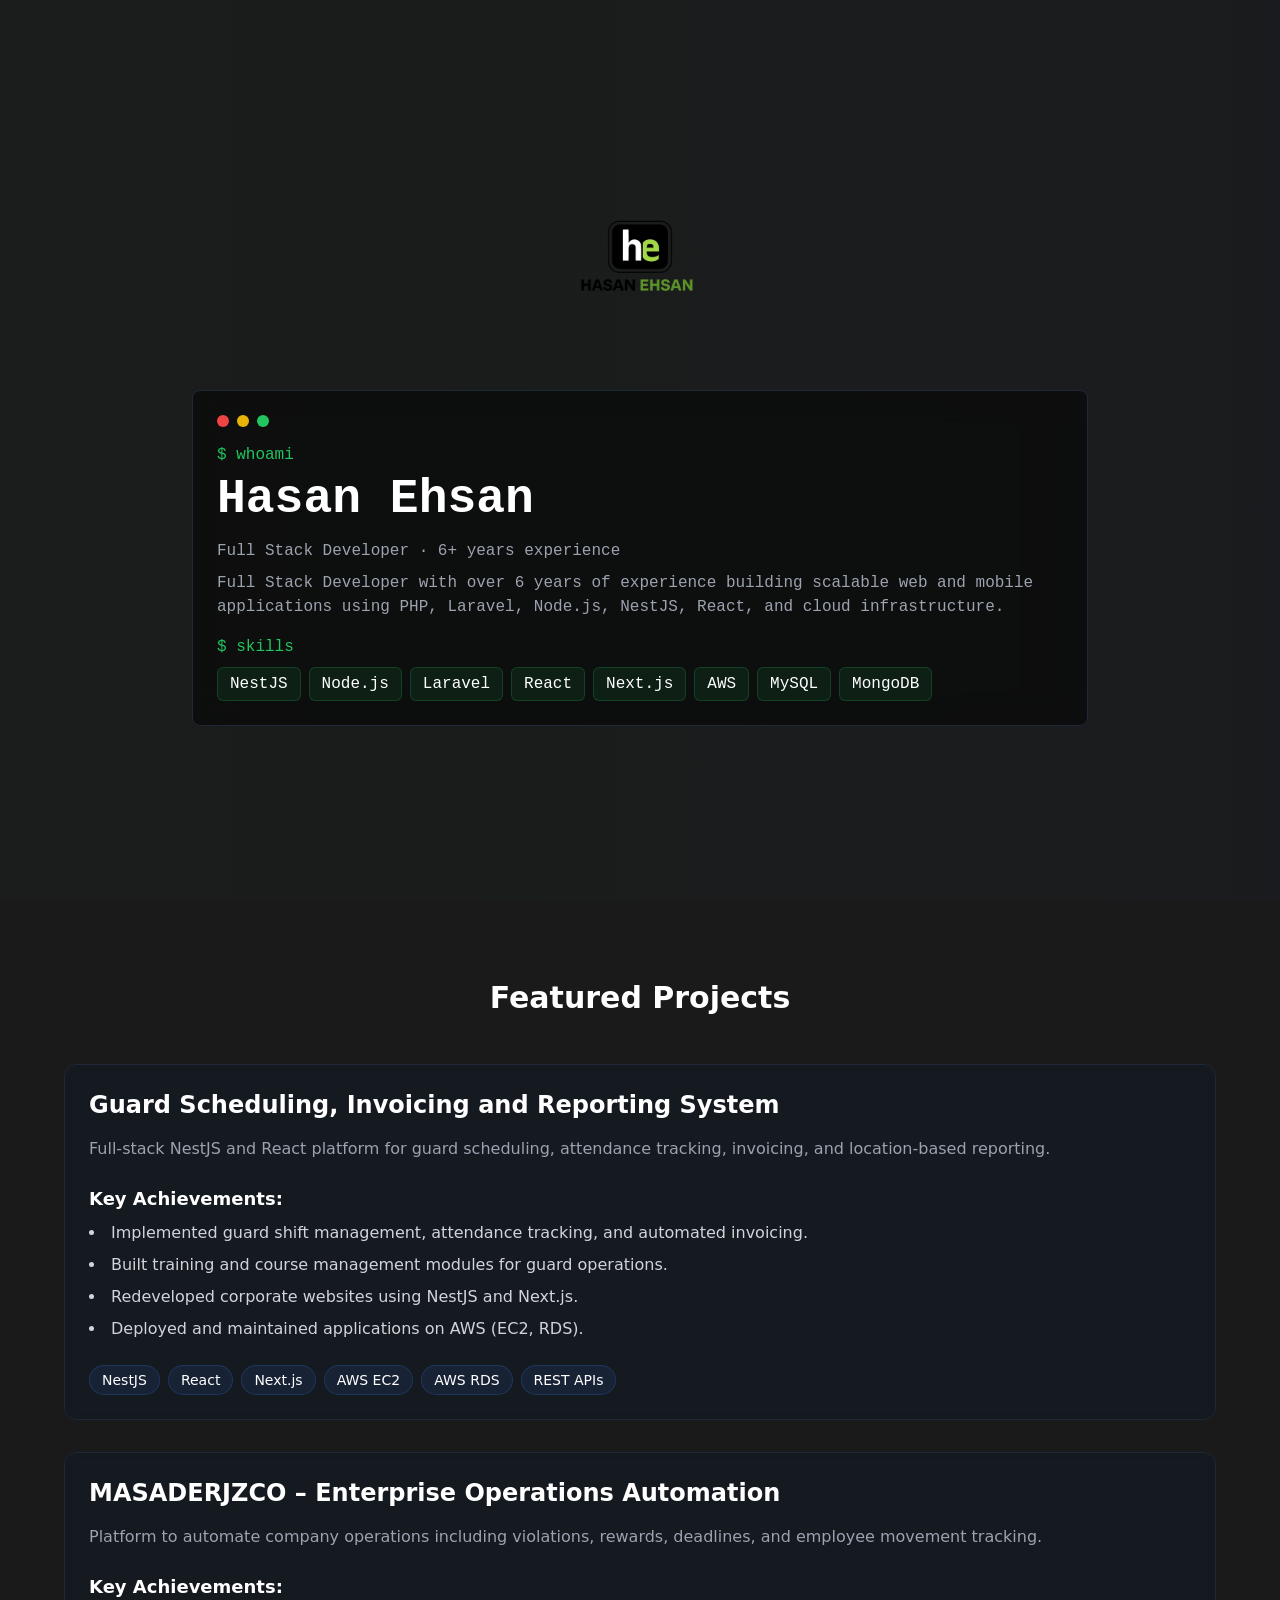
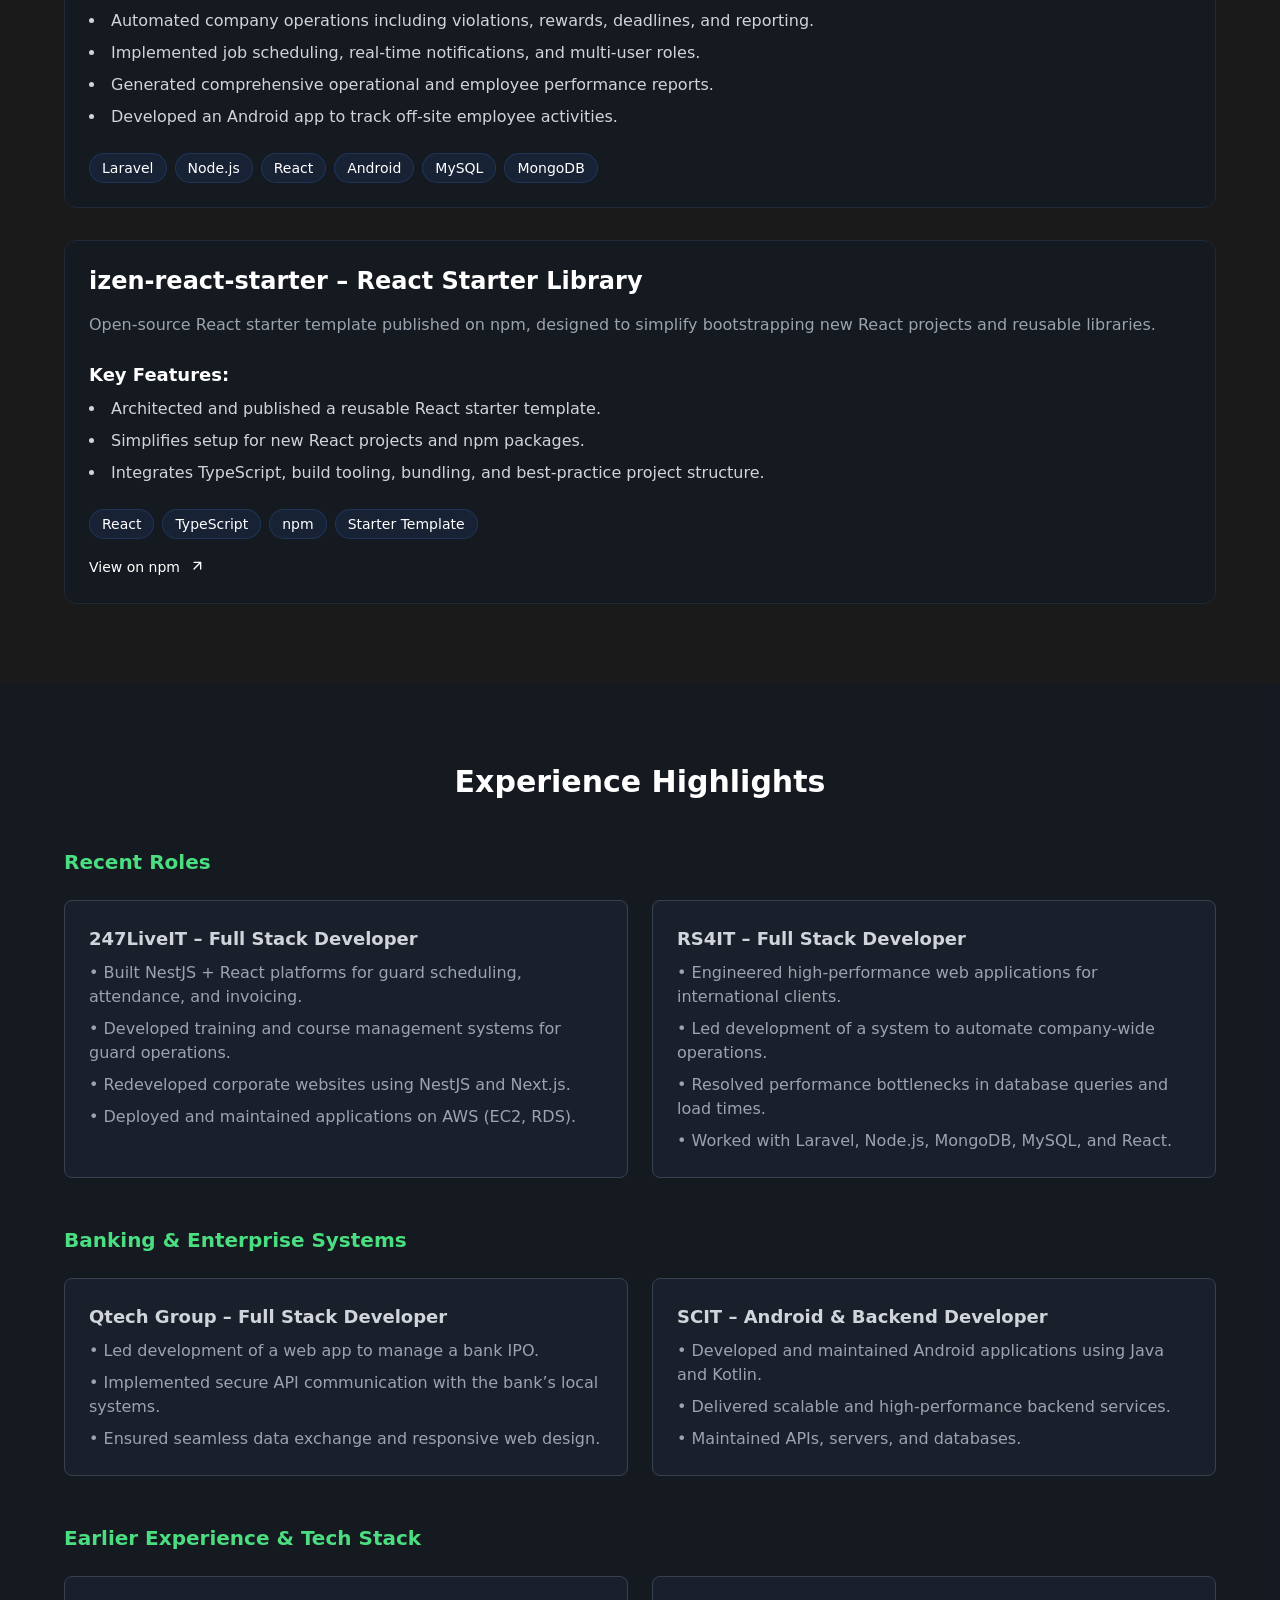
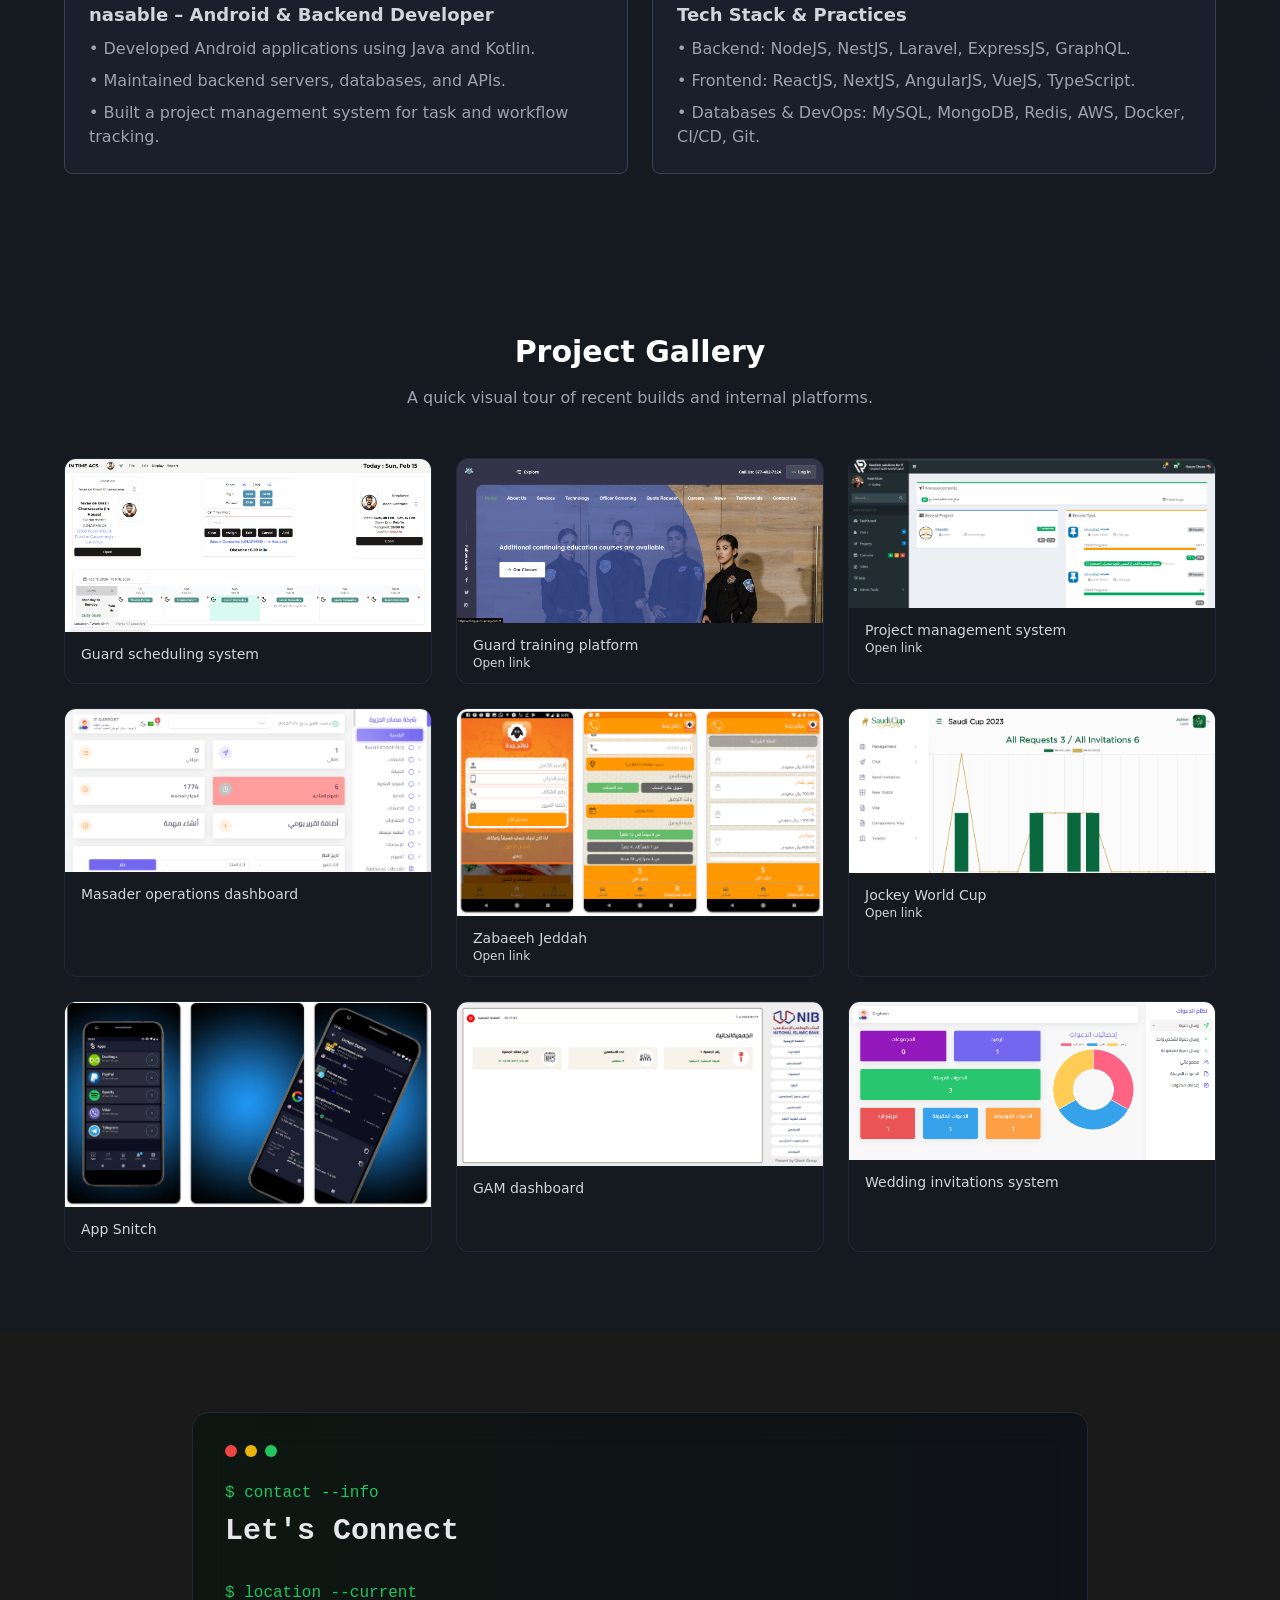
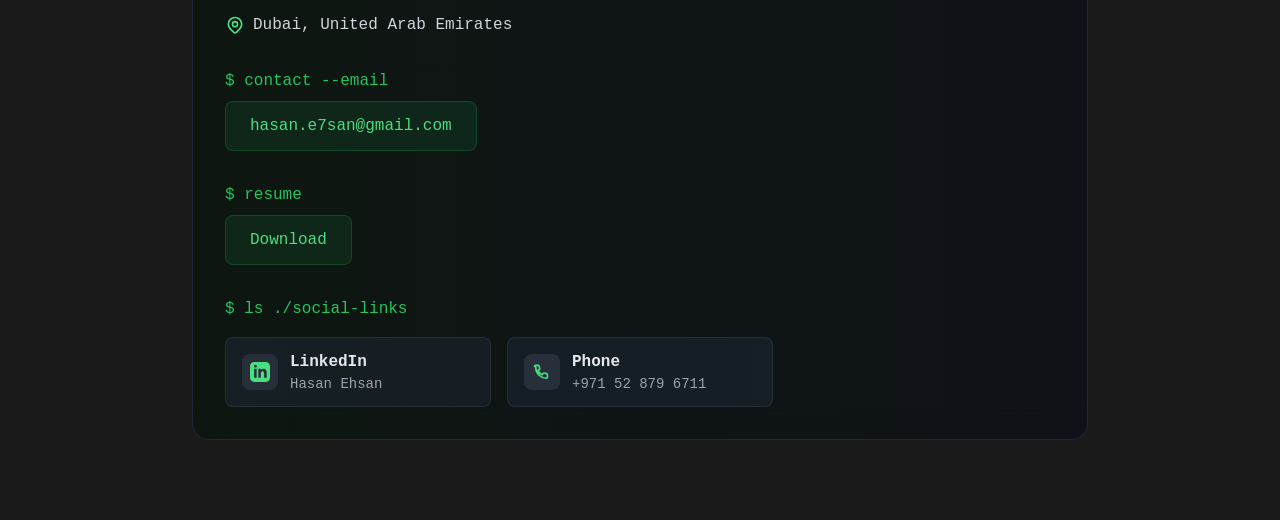
==== index.html @ af8b598d "ads" ====
<!DOCTYPE html>
<!-- saved from url=(0082)file:///home/hasan-ehsan/Downloads/Backend%20Developer%20Portfolio%20Template.html -->
<html lang="en">

<head>
  <meta charset="UTF-8">
  <link rel="stylesheet" href="./Backend Developer Portfolio Template_files/2473c16c0c2f6b5f.css"
    data-precedence="next">
  <link rel="stylesheet" href="./Backend Developer Portfolio Template_files/5ced37f1fee1a5f7.css"
    data-precedence="next">
  <script src="./Backend Developer Portfolio Template_files/469e4fa1115d8c15.js" async=""></script>
  <script src="./Backend Developer Portfolio Template_files/29cbbd9416483055.js" async=""></script>
  <script src="./Backend Developer Portfolio Template_files/e74e38355c73818d.js" async=""></script>
  <script src="./Backend Developer Portfolio Template_files/3bef6f9d5aa07caf.js" async=""></script>
  <script src="./Backend Developer Portfolio Template_files/turbopack-2659fcc80e6da556.js" async=""></script>
  <script src="./Backend Developer Portfolio Template_files/4e8690fdef036a6a.js" async=""></script>
  <script src="./Backend Developer Portfolio Template_files/e798d15fe302f6bf.js" async=""></script>
  <script src="./Backend Developer Portfolio Template_files/cba69c71b34379f9.js" async=""></script>
  <script src="./Backend Developer Portfolio Template_files/5b089f5476d7eafa.js" async=""></script>
  <script src="./Backend Developer Portfolio Template_files/9dd470e105e5dc20.js" async=""></script>
  <script src="./Backend Developer Portfolio Template_files/f6bf9fe5dbccd017.js" async=""></script>
  <script src="./Backend Developer Portfolio Template_files/ab729854321276dd.js" async=""></script>
  <script src="./Backend Developer Portfolio Template_files/a6dad97d9634a72d.js" nomodule=""></script>
  <link rel="icon" href="fav.png">
  <link rel="apple-touch-icon" href="fav.png">
  <meta name="theme-color" content="#ffffff">
  <meta name="google-adsense-account" content="ca-pub-4305704904656915">
  <meta name="referrer" content="strict-origin-when-cross-origin">
  <script async src="https://pagead2.googlesyndication.com/pagead/js/adsbygoogle.js?client=ca-pub-4305704904656915"
    crossorigin="anonymous"></script>
  <script src="./Backend Developer Portfolio Template_files/96679ab482f5d8c0.js"></script>
  <script src="./Backend Developer Portfolio Template_files/6ee6f298bd8eb0ab.js"></script>
  <script src="./Backend Developer Portfolio Template_files/bdcf412efdaebffe.js"></script>
  <script src="./Backend Developer Portfolio Template_files/ce817533bd8dde04.js"></script>
  <script src="./Backend Developer Portfolio Template_files/32d433b330ea40ed.js"></script>
  <script src="./Backend Developer Portfolio Template_files/ccaddf249364dd78.js"></script>
  <script src="./Backend Developer Portfolio Template_files/86a740e0525e14ac.js"></script>
  <script src="./Backend Developer Portfolio Template_files/69846640ae8c4cf9.js"></script>
  <script src="./Backend Developer Portfolio Template_files/bdcf412efdaebffe.js" async=""></script>
  <script src="./Backend Developer Portfolio Template_files/601fecd0b11b0941.js"></script>
  <script src="./Backend Developer Portfolio Template_files/dcd35e8b7c992ef4.js"></script>
  <meta name="viewport" content="width=device-width, initial-scale=1">
  <title>Hasan Ehsan | Full Stack Developer</title>
  <meta name="description"
    content="Full Stack Developer with 6+ years of experience building scalable web and mobile applications using PHP, Laravel, Node.js, NestJS, React, and cloud infrastructure.">
  <meta name="author" content="Hasan Ehsan">
  <meta name="keywords"
    content="backend developer portfolio,server-side developer,API developer portfolio,system architect portfolio,database developer,backend engineer,cloud developer portfolio,backend development,DevOps portfolio,microservices portfolio,server architecture,backend showcase">
  <meta name="creator" content="Hasan Ehsan">
  <meta name="publisher" content="Hasan Ehsan">
  <meta name="robots" content="index, follow">
  <meta name="googlebot" content="index, follow, max-video-preview:-1, max-image-preview:large, max-snippet:-1">
  <link rel="canonical" href="https://hasan-ehsan.cloud">
  <meta name="format-detection" content="telephone=no, email=no">
  <meta property="og:title" content="Hasan Ehsan | Full Stack Developer">
  <meta property="og:description"
    content="Full Stack Developer with 6+ years of experience building scalable web and mobile applications using PHP, Laravel, Node.js, NestJS, React, and cloud infrastructure.">
  <meta property="og:url" content="https://hasan-ehsan.cloud">
  <meta property="og:site_name" content="Hasan Ehsan">
  <meta property="og:locale" content="en_US">
  <meta property="og:image"
    content="https://hasan-ehsan.cloud/image.png">
  <meta property="og:image:secure_url" content="https://hasan-ehsan.cloud/image.png">
  <meta property="og:image:width" content="1200">
  <meta property="og:image:height" content="630">
  <meta property="og:image:alt" content="Hasan Ehsan Portfolio Preview">
  <meta property="og:type" content="website">
  <meta name="twitter:card" content="summary_large_image">
  <meta name="twitter:title" content="Hasan Ehsan | Full Stack Developer">
  <meta name="twitter:description"
    content="Full Stack Developer with 6+ years of experience building scalable web and mobile applications using PHP, Laravel, Node.js, NestJS, React, and cloud infrastructure.">
  <meta name="twitter:image" content="https://hasan-ehsan.cloud/image.png">
  <meta name="twitter:image:alt" content="Hasan Ehsan Portfolio Preview">
  <meta name="twitter:url" content="https://hasan-ehsan.cloud">
  <script type="application/ld+json">
    {
      "@context": "https://schema.org",
      "@graph": [
        {
          "@type": "WebSite",
          "@id": "https://hasan-ehsan.cloud/#website",
          "url": "https://hasan-ehsan.cloud",
          "name": "Hasan Ehsan",
          "description": "Portfolio of Hasan Ehsan, a full stack developer specializing in scalable web and mobile applications."
        },
        {
          "@type": "Person",
          "@id": "https://hasan-ehsan.cloud/#person",
          "name": "Hasan Ehsan",
          "url": "https://hasan-ehsan.cloud",
          "image": "https://hasan-ehsan.cloud/image.png",
          "jobTitle": "Full Stack Developer",
          "description": "Full Stack Developer with 6+ years of experience building scalable web and mobile applications using PHP, Laravel, Node.js, NestJS, React, and cloud infrastructure.",
          "email": "mailto:hasan.e7san@gmail.com",
          "address": {
            "@type": "PostalAddress",
            "addressLocality": "Dubai",
            "addressCountry": "AE"
          },
          "sameAs": [
            "https://www.linkedin.com/in/hassan-ehsan/"
          ],
          "knowsAbout": [
            "PHP",
            "Laravel",
            "Node.js",
            "NestJS",
            "React",
            "Next.js",
            "AWS",
            "MySQL",
            "MongoDB"
          ]
        }
      ]
    }
  </script>
  <meta name="next-size-adjust" content="">
  <script src="./Backend Developer Portfolio Template_files/dcd35e8b7c992ef4.js" async=""></script>
</head>

<body class="geist_a71539c9-module__T19VSG__variable geist_mono_8d43a2aa-module__8Li5zG__variable antialiased"
  data-new-gr-c-s-check-loaded="14.1271.0" data-gr-ext-installed="">
  <div hidden=""></div>
  <div class="antialiased">
    <main class="min-h-screen bg-[#1A1A1A] text-white overflow-x-hidden">
      <section class="relative min-h-screen flex items-center justify-center overflow-hidden">
        <div class="absolute inset-0 bg-gradient-to-r from-green-600/20 to-blue-600/20 opacity-10"></div>
        <div class="absolute inset-0">
          <div
            class="absolute inset-0 bg-[url(&#39;/grid.svg&#39;)] bg-center [mask-image:linear-gradient(180deg,white,rgba(255,255,255,0))]">
          </div>
        </div>
        <div class="relative z-10 max-w-4xl w-full mx-4">
          <div class="flex justify-center mb-6">
            <img src="logo2.png" alt="Logo" class=" h-48 md:w-28 md:h-28">
          </div>
          <div class="bg-black/50 backdrop-blur-lg rounded-lg border border-gray-800 p-6"
            style="opacity: 1; transform: none;">
            <div class="flex items-center gap-2 mb-4">
              <div class="w-3 h-3 rounded-full bg-red-500"></div>
              <div class="w-3 h-3 rounded-full bg-yellow-500"></div>
              <div class="w-3 h-3 rounded-full bg-green-500"></div>
            </div>
            <div class="font-mono">
              <p class="text-green-500">$ whoami</p>
              <h1 class="text-4xl md:text-5xl font-bold mt-2 mb-4">Hasan Ehsan</h1>
              <p class="text-gray-400 mb-2">Full Stack Developer · 6+ years experience</p>
              <p class="text-gray-400 mb-4">Full Stack Developer with over 6 years of experience building scalable web and mobile applications using PHP, Laravel, Node.js, NestJS, React, and cloud infrastructure.</p>
              <p class="text-green-500">$ skills</p>
              <div class="flex flex-wrap gap-2 mt-2"><span
                  class="px-3 py-1 bg-green-500/10 rounded-md border border-green-500/20">NestJS</span><span
                  class="px-3 py-1 bg-green-500/10 rounded-md border border-green-500/20">Node.js</span><span
                  class="px-3 py-1 bg-green-500/10 rounded-md border border-green-500/20">Laravel</span><span
                  class="px-3 py-1 bg-green-500/10 rounded-md border border-green-500/20">React</span><span
                  class="px-3 py-1 bg-green-500/10 rounded-md border border-green-500/20">Next.js</span><span
                  class="px-3 py-1 bg-green-500/10 rounded-md border border-green-500/20">AWS</span><span
                  class="px-3 py-1 bg-green-500/10 rounded-md border border-green-500/20">MySQL</span><span
                  class="px-3 py-1 bg-green-500/10 rounded-md border border-green-500/20">MongoDB</span></div>
            </div>
          </div>
        </div>
      </section>
      <section class="py-20 px-4">
        <div class="max-w-6xl mx-auto">
          <h2 class="text-3xl font-bold mb-12 text-center" style="opacity: 1;">Featured Projects</h2>
          <div class="grid grid-cols-1 gap-8">
            <div class="bg-gray-900/50 rounded-xl p-6 backdrop-blur-sm border border-gray-800"
              style="opacity: 1; transform: none;">
              <h3 class="text-2xl font-bold mb-4">Guard Scheduling, Invoicing and Reporting System</h3>
              <p class="text-gray-400 mb-6">Full-stack NestJS and React platform for guard scheduling, attendance tracking, invoicing, and location-based reporting.</p>
              <div class="mb-6">
                <h4 class="text-lg font-semibold mb-2">Key Achievements:</h4>
                <ul class="list-disc list-inside space-y-2 text-gray-300">
                  <li>Implemented guard shift management, attendance tracking, and automated invoicing.</li>
                  <li>Built training and course management modules for guard operations.</li>
                  <li>Redeveloped corporate websites using NestJS and Next.js.</li>
                  <li>Deployed and maintained applications on AWS (EC2, RDS).</li>
                </ul>
              </div>
              <div class="flex flex-wrap gap-2"><span
                  class="text-sm px-3 py-1 bg-blue-500/10 rounded-full border border-blue-500/20">NestJS</span><span
                  class="text-sm px-3 py-1 bg-blue-500/10 rounded-full border border-blue-500/20">React</span><span
                  class="text-sm px-3 py-1 bg-blue-500/10 rounded-full border border-blue-500/20">Next.js</span><span
                  class="text-sm px-3 py-1 bg-blue-500/10 rounded-full border border-blue-500/20">AWS EC2</span><span
                  class="text-sm px-3 py-1 bg-blue-500/10 rounded-full border border-blue-500/20">AWS RDS</span><span
                  class="text-sm px-3 py-1 bg-blue-500/10 rounded-full border border-blue-500/20">REST APIs</span></div>
            </div>
            <div class="bg-gray-900/50 rounded-xl p-6 backdrop-blur-sm border border-gray-800"
              style="opacity: 1; transform: none;">
              <h3 class="text-2xl font-bold mb-4">MASADERJZCO – Enterprise Operations Automation</h3>
              <p class="text-gray-400 mb-6">Platform to automate company operations including violations, rewards, deadlines, and employee movement tracking.</p>
              <div class="mb-6">
                <h4 class="text-lg font-semibold mb-2">Key Achievements:</h4>
                <ul class="list-disc list-inside space-y-2 text-gray-300">
                  <li>Automated company operations including violations, rewards, deadlines, and reporting.</li>
                  <li>Implemented job scheduling, real-time notifications, and multi-user roles.</li>
                  <li>Generated comprehensive operational and employee performance reports.</li>
                  <li>Developed an Android app to track off-site employee activities.</li>
                </ul>
              </div>
              <div class="flex flex-wrap gap-2"><span
                  class="text-sm px-3 py-1 bg-blue-500/10 rounded-full border border-blue-500/20">Laravel</span><span
                  class="text-sm px-3 py-1 bg-blue-500/10 rounded-full border border-blue-500/20">Node.js</span><span
                  class="text-sm px-3 py-1 bg-blue-500/10 rounded-full border border-blue-500/20">React</span><span
                  class="text-sm px-3 py-1 bg-blue-500/10 rounded-full border border-blue-500/20">Android</span><span
                  class="text-sm px-3 py-1 bg-blue-500/10 rounded-full border border-blue-500/20">MySQL</span><span
                  class="text-sm px-3 py-1 bg-blue-500/10 rounded-full border border-blue-500/20">MongoDB</span>
              </div>
            </div>
            <div class="bg-gray-900/50 rounded-xl p-6 backdrop-blur-sm border border-gray-800"
              style="opacity: 1; transform: none;">
              <h3 class="text-2xl font-bold mb-4">izen-react-starter – React Starter Library</h3>
              <p class="text-gray-400 mb-6">Open-source React starter template published on npm, designed to simplify bootstrapping new React projects and reusable libraries.</p>
              <div class="mb-6">
                <h4 class="text-lg font-semibold mb-2">Key Features:</h4>
                <ul class="list-disc list-inside space-y-2 text-gray-300">
                  <li>Architected and published a reusable React starter template.</li>
                  <li>Simplifies setup for new React projects and npm packages.</li>
                  <li>Integrates TypeScript, build tooling, bundling, and best-practice project structure.</li>
                </ul>
              </div>
              <div class="flex flex-wrap gap-2 mb-4"><span
                  class="text-sm px-3 py-1 bg-blue-500/10 rounded-full border border-blue-500/20">React</span><span
                  class="text-sm px-3 py-1 bg-blue-500/10 rounded-full border border-blue-500/20">TypeScript</span><span
                  class="text-sm px-3 py-1 bg-blue-500/10 rounded-full border border-blue-500/20">npm</span><span
                  class="text-sm px-3 py-1 bg-blue-500/10 rounded-full border border-blue-500/20">Starter Template</span></div>
              <a href="https://www.npmjs.com/package/izen-react-starter" target="_blank" rel="noopener noreferrer"
                class="inline-flex items-center gap-2 text-sm text-blue-300 hover:text-blue-200">
                <span>View on npm</span>
                <svg class="w-4 h-4" fill="none" stroke="currentColor" viewBox="0 0 24 24">
                  <path stroke-linecap="round" stroke-linejoin="round" stroke-width="2"
                    d="M9 5h10m0 0v10m0-10L9 15" />
                </svg>
              </a>
            </div>
          </div>
        </div>
      </section>
      <section class="py-20 px-4 bg-gray-900/50">
        <div class="max-w-6xl mx-auto">
          <h2 class="text-3xl font-bold mb-12 text-center" style="opacity: 1;">Experience Highlights</h2>
          <div class="grid grid-cols-1 gap-12">
            <div>
              <h3 class="text-xl font-semibold mb-6 text-green-400">Recent Roles</h3>
              <div class="grid grid-cols-1 md:grid-cols-2 gap-6">
                <div class="bg-gray-800/50 rounded-lg p-6 border border-gray-700" style="opacity: 1; transform: none;">
                  <h4 class="text-lg font-semibold text-gray-300">247LiveIT – Full Stack Developer</h4>
                  <ul class="mt-2 space-y-2 text-gray-400">
                    <li>• Built NestJS + React platforms for guard scheduling, attendance, and invoicing.</li>
                    <li>• Developed training and course management systems for guard operations.</li>
                    <li>• Redeveloped corporate websites using NestJS and Next.js.</li>
                    <li>• Deployed and maintained applications on AWS (EC2, RDS).</li>
                  </ul>
                </div>
                <div class="bg-gray-800/50 rounded-lg p-6 border border-gray-700" style="opacity: 1; transform: none;">
                  <h4 class="text-lg font-semibold text-gray-300">RS4IT – Full Stack Developer</h4>
                  <ul class="mt-2 space-y-2 text-gray-400">
                    <li>• Engineered high-performance web applications for international clients.</li>
                    <li>• Led development of a system to automate company-wide operations.</li>
                    <li>• Resolved performance bottlenecks in database queries and load times.</li>
                    <li>• Worked with Laravel, Node.js, MongoDB, MySQL, and React.</li>
                  </ul>
                </div>
              </div>
            </div>
            <div>
              <h3 class="text-xl font-semibold mb-6 text-green-400">Banking &amp; Enterprise Systems</h3>
              <div class="grid grid-cols-1 md:grid-cols-2 gap-6">
                <div class="bg-gray-800/50 rounded-lg p-6 border border-gray-700" style="opacity: 1; transform: none;">
                  <h4 class="text-lg font-semibold text-gray-300">Qtech Group – Full Stack Developer</h4>
                  <ul class="mt-2 space-y-2 text-gray-400">
                    <li>• Led development of a web app to manage a bank IPO.</li>
                    <li>• Implemented secure API communication with the bank’s local systems.</li>
                    <li>• Ensured seamless data exchange and responsive web design.</li>
                  </ul>
                </div>
                <div class="bg-gray-800/50 rounded-lg p-6 border border-gray-700" style="opacity: 1; transform: none;">
                  <h4 class="text-lg font-semibold text-gray-300">SCIT – Android &amp; Backend Developer</h4>
                  <ul class="mt-2 space-y-2 text-gray-400">
                    <li>• Developed and maintained Android applications using Java and Kotlin.</li>
                    <li>• Delivered scalable and high-performance backend services.</li>
                    <li>• Maintained APIs, servers, and databases.</li>
                  </ul>
                </div>
              </div>
            </div>
            <div>
              <h3 class="text-xl font-semibold mb-6 text-green-400">Earlier Experience &amp; Tech Stack</h3>
              <div class="grid grid-cols-1 md:grid-cols-2 gap-6">
                <div class="bg-gray-800/50 rounded-lg p-6 border border-gray-700" style="opacity: 1; transform: none;">
                  <h4 class="text-lg font-semibold text-gray-300">nasable – Android &amp; Backend Developer</h4>
                  <ul class="mt-2 space-y-2 text-gray-400">
                    <li>• Developed Android applications using Java and Kotlin.</li>
                    <li>• Maintained backend servers, databases, and APIs.</li>
                    <li>• Built a project management system for task and workflow tracking.</li>
                  </ul>
                </div>
                <div class="bg-gray-800/50 rounded-lg p-6 border border-gray-700" style="opacity: 1; transform: none;">
                  <h4 class="text-lg font-semibold text-gray-300">Tech Stack &amp; Practices</h4>
                  <ul class="mt-2 space-y-2 text-gray-400">
                    <li>• Backend: NodeJS, NestJS, Laravel, ExpressJS, GraphQL.</li>
                    <li>• Frontend: ReactJS, NextJS, AngularJS, VueJS, TypeScript.</li>
                    <li>• Databases &amp; DevOps: MySQL, MongoDB, Redis, AWS, Docker, CI/CD, Git.</li>
                  </ul>
                </div>
              </div>
            </div>
          </div>
        </div>
      </section>
      <section class="py-20 px-4 bg-gray-900/50">
        <div class="max-w-6xl mx-auto">
          <h2 class="text-3xl font-bold mb-4 text-center" style="opacity: 1;">Project Gallery</h2>
          <p class="text-gray-400 mb-12 text-center max-w-3xl mx-auto">
            A quick visual tour of recent builds and internal platforms.
          </p>
          <div class="grid grid-cols-1 sm:grid-cols-2 lg:grid-cols-3 gap-6">
            <figure class="group overflow-hidden rounded-xl border border-gray-800 bg-black/40">
              <img src="projects/guardScheduale.png" alt="Guard schedule system" class="w-full h-56 object-cover group-hover:scale-105 transition-transform duration-300">
              <figcaption class="px-4 py-3 text-sm text-gray-300">Guard scheduling system</figcaption>
            </figure>
            <figure class="group overflow-hidden rounded-xl border border-gray-800 bg-black/40">
              <a href="https://247guardtraining.com/" target="_blank" rel="noopener noreferrer" class="block">
                <img src="projects/guardTraining.png" alt="Guard training platform" class="w-full h-56 object-cover group-hover:scale-105 transition-transform duration-300">
                <figcaption class="px-4 py-3 text-sm text-gray-300">
                  <span class="block">Guard training platform</span>
                  <span class="block text-xs text-blue-300">Open link</span>
                </figcaption>
              </a>
            </figure>
            <figure class="group overflow-hidden rounded-xl border border-gray-800 bg-black/40">
              <a href="https://github.com/hassan-ehsan-75/pms" target="_blank" rel="noopener noreferrer" class="block">
                <img src="projects/PMS.png" alt="Project management system" class="w-full h-56 object-cover group-hover:scale-105 transition-transform duration-300">
                <figcaption class="px-4 py-3 text-sm text-gray-300">
                  <span class="block">Project management system</span>
                  <span class="block text-xs text-blue-300">Open link</span>
                </figcaption>
              </a>
            </figure>
            <figure class="group overflow-hidden rounded-xl border border-gray-800 bg-black/40">
              <img src="projects/masader.png" alt="Masader operations dashboard" class="w-full h-56 object-cover group-hover:scale-105 transition-transform duration-300">
              <figcaption class="px-4 py-3 text-sm text-gray-300">Masader operations dashboard</figcaption>
            </figure>
            <figure class="group overflow-hidden rounded-xl border border-gray-800 bg-black/40">
              <a href="https://play.google.com/store/apps/details?id=com.zabaeeh.app&hl=en" target="_blank" rel="noopener noreferrer" class="block">
                <img src="projects/jadah.png" alt="Zabaeeh Jeddah" class="w-full h-56 object-cover group-hover:scale-105 transition-transform duration-300">
                <figcaption class="px-4 py-3 text-sm text-gray-300">
                  <span class="block">Zabaeeh Jeddah</span>
                  <span class="block text-xs text-blue-300">Open link</span>
                </figcaption>
              </a>
            </figure>
            <figure class="group overflow-hidden rounded-xl border border-gray-800 bg-black/40">
              <a href="https://jcsa.sa/en/" target="_blank" rel="noopener noreferrer" class="block">
                <img src="projects/saudi.png" alt="Jockey World Cup portal" class="w-full h-56 object-cover group-hover:scale-105 transition-transform duration-300">
                <figcaption class="px-4 py-3 text-sm text-gray-300">
                  <span class="block">Jockey World Cup</span>
                  <span class="block text-xs text-blue-300">Open link</span>
                </figcaption>
              </a>
            </figure>
            <figure class="group overflow-hidden rounded-xl border border-gray-800 bg-black/40">
              <img src="projects/appsni.png" alt="App Snitch" class="w-full h-56 object-cover group-hover:scale-105 transition-transform duration-300">
              <figcaption class="px-4 py-3 text-sm text-gray-300">App Snitch</figcaption>
            </figure>
            <figure class="group overflow-hidden rounded-xl border border-gray-800 bg-black/40">
              <img src="projects/gam.png" alt="GAM dashboard" class="w-full h-56 object-cover group-hover:scale-105 transition-transform duration-300">
              <figcaption class="px-4 py-3 text-sm text-gray-300">GAM dashboard</figcaption>
            </figure>
            <figure class="group overflow-hidden rounded-xl border border-gray-800 bg-black/40">
              <img src="projects/wedding_invitations_system.png" alt="Wedding invitations system" class="w-full h-56 object-cover group-hover:scale-105 transition-transform duration-300">
              <figcaption class="px-4 py-3 text-sm text-gray-300">Wedding invitations system</figcaption>
            </figure>
          </div>
        </div>
      </section>
      <section class="py-20 px-4">
        <div class="max-w-4xl mx-auto">
          <div class="relative p-8 rounded-2xl overflow-hidden backdrop-blur-lg border border-gray-800 bg-black/50"
            style="opacity: 1;">
            <div class="absolute inset-0 bg-gradient-to-r from-green-500/5 to-blue-500/5"></div>
            <div class="relative z-10">
              <div class="flex items-center gap-2 mb-6">
                <div class="w-3 h-3 rounded-full bg-red-500"></div>
                <div class="w-3 h-3 rounded-full bg-yellow-500"></div>
                <div class="w-3 h-3 rounded-full bg-green-500"></div>
              </div>
              <div class="font-mono">
                <p class="text-green-500 mb-2">$ contact --info</p>
                <h2 class="text-3xl font-bold mb-8 text-gray-200">Let's Connect</h2>
                <p class="text-green-500 mb-2">$ location --current</p>
                <div class="flex items-center gap-2 text-gray-300"><svg class="w-5 h-5 text-green-400" fill="none"
                    stroke="currentColor" viewBox="0 0 24 24">
                    <path stroke-linecap="round" stroke-linejoin="round" stroke-width="2"
                      d="M17.657 16.657L13.414 20.9a1.998 1.998 0 01-2.827 0l-4.244-4.243a8 8 0 1111.314 0z"></path>
                    <path stroke-linecap="round" stroke-linejoin="round" stroke-width="2"
                      d="M15 11a3 3 0 11-6 0 3 3 0 016 0z"></path>
                  </svg><span>Dubai, United Arab Emirates</span></div>
                <p class="text-green-500 mt-8 mb-2">$ contact --email</p><a
                  href="mailto:hasan.e7san@gmail.com"
                  class="inline-block px-6 py-3 bg-green-500/10 text-green-400 rounded-lg border border-green-500/20 hover:bg-green-500/20 transition-colors">hasan.e7san@gmail.com</a>
<p class="text-green-500 mt-8 mb-2">$ resume</p><a
                  href="HasanEhsan.pdf" target="_blank" rel="noopener noreferrer"
                  class="inline-block px-6 py-3 bg-green-500/10 text-green-400 rounded-lg border border-green-500/20 hover:bg-green-500/20 transition-colors">Download</a>

                <p class="text-green-500 mt-8 mb-4">$ ls ./social-links</p>
                <div class="grid grid-cols-1 sm:grid-cols-2 lg:grid-cols-3 gap-4">
                  <a href="https://www.linkedin.com/in/hassan-ehsan/"
                    class="flex items-center gap-3 px-4 py-3 bg-gray-800/50 rounded-lg hover:bg-gray-700/50 transition-colors border border-gray-700/50 group">
                    <div class="p-2 bg-gray-700/50 rounded-lg group-hover:bg-gray-600/50 transition-colors"><svg
                        class="w-5 h-5 text-green-400" fill="currentColor" viewBox="0 0 24 24">
                        <path
                          d="M19 0h-14c-2.761 0-5 2.239-5 5v14c0 2.761 2.239 5 5 5h14c2.762 0 5-2.239 5-5v-14c0-2.761-2.238-5-5-5zm-11 19h-3v-11h3v11zm-1.5-12.268c-.966 0-1.75-.79-1.75-1.764s.784-1.764 1.75-1.764 1.75.79 1.75 1.764-.783 1.764-1.75 1.764zm13.5 12.268h-3v-5.604c0-3.368-4-3.113-4 0v5.604h-3v-11h3v1.765c1.396-2.586 7-2.777 7 2.476v6.759z">
                        </path>
                      </svg></div>
                    <div>
                      <p class="font-semibold text-gray-200">LinkedIn</p>
                      <p class="text-sm text-gray-400">Hasan Ehsan</p>
                    </div>
                  </a><a href="tel:+971528796711"
                    class="flex items-center gap-3 px-4 py-3 bg-gray-800/50 rounded-lg hover:bg-gray-700/50 transition-colors border border-gray-700/50 group"
                    style="transform: none;">
                    <div class="p-2 bg-gray-700/50 rounded-lg group-hover:bg-gray-600/50 transition-colors"><svg
                        class="w-5 h-5 text-green-400" fill="none" stroke="currentColor" viewBox="0 0 24 24">
                        <path stroke-linecap="round" stroke-linejoin="round" stroke-width="2"
                          d="M3 5.25C3 4.56 3.56 4 4.25 4h3.1c.57 0 1.06.38 1.2.93l.72 2.88c.12.47-.06.96-.45 1.24l-1.65 1.2a11.03 11.03 0 0 0 5.06 5.06l1.2-1.65c.28-.39.77-.57 1.24-.45l2.88.72c.55.14.93.63.93 1.2v3.1c0 .69-.56 1.25-1.25 1.25H18C10.82 20 4.5 13.68 4.5 6.5V5.25Z" />
                      </svg></div>
                    <div>
                      <p class="font-semibold text-gray-200">Phone</p>
                      <p class="text-sm text-gray-400">+971 52 879 6711</p>
                    </div>
                  </a></div>
              </div>

            </div>
          </div>
        </div>
      </section>
    </main>
  </div>
</body>

</html>
---- Backend Developer Portfolio Template_files/2473c16c0c2f6b5f.css ----
@font-face{font-family:Geist;font-style:normal;font-weight:100 900;font-display:swap;src:url(../media/8a480f0b521d4e75-s.8e0177b5.woff2)format("woff2");unicode-range:U+301,U+400-45F,U+490-491,U+4B0-4B1,U+2116}@font-face{font-family:Geist;font-style:normal;font-weight:100 900;font-display:swap;src:url(../media/7178b3e590c64307-s.b97b3418.woff2)format("woff2");unicode-range:U+100-2BA,U+2BD-2C5,U+2C7-2CC,U+2CE-2D7,U+2DD-2FF,U+304,U+308,U+329,U+1D00-1DBF,U+1E00-1E9F,U+1EF2-1EFF,U+2020,U+20A0-20AB,U+20AD-20C0,U+2113,U+2C60-2C7F,U+A720-A7FF}@font-face{font-family:Geist;font-style:normal;font-weight:100 900;font-display:swap;src:url(../media/caa3a2e1cccd8315-s.p.853070df.woff2)format("woff2");unicode-range:U+??,U+131,U+152-153,U+2BB-2BC,U+2C6,U+2DA,U+2DC,U+304,U+308,U+329,U+2000-206F,U+20AC,U+2122,U+2191,U+2193,U+2212,U+2215,U+FEFF,U+FFFD}@font-face{font-family:Geist Fallback;src:local(Arial);ascent-override:95.94%;descent-override:28.16%;line-gap-override:0.0%;size-adjust:104.76%}.geist_a71539c9-module__T19VSG__className{font-family:Geist,Geist Fallback;font-style:normal}.geist_a71539c9-module__T19VSG__variable{--font-geist-sans:"Geist","Geist Fallback"}
@font-face{font-family:Geist Mono;font-style:normal;font-weight:100 900;font-display:swap;src:url(../media/4fa387ec64143e14-s.c1fdd6c2.woff2)format("woff2");unicode-range:U+301,U+400-45F,U+490-491,U+4B0-4B1,U+2116}@font-face{font-family:Geist Mono;font-style:normal;font-weight:100 900;font-display:swap;src:url(../media/bbc41e54d2fcbd21-s.799d8ef8.woff2)format("woff2");unicode-range:U+100-2BA,U+2BD-2C5,U+2C7-2CC,U+2CE-2D7,U+2DD-2FF,U+304,U+308,U+329,U+1D00-1DBF,U+1E00-1E9F,U+1EF2-1EFF,U+2020,U+20A0-20AB,U+20AD-20C0,U+2113,U+2C60-2C7F,U+A720-A7FF}@font-face{font-family:Geist Mono;font-style:normal;font-weight:100 900;font-display:swap;src:url(../media/797e433ab948586e-s.p.dbea232f.woff2)format("woff2");unicode-range:U+??,U+131,U+152-153,U+2BB-2BC,U+2C6,U+2DA,U+2DC,U+304,U+308,U+329,U+2000-206F,U+20AC,U+2122,U+2191,U+2193,U+2212,U+2215,U+FEFF,U+FFFD}@font-face{font-family:Geist Mono Fallback;src:local(Arial);ascent-override:74.67%;descent-override:21.92%;line-gap-override:0.0%;size-adjust:134.59%}.geist_mono_8d43a2aa-module__8Li5zG__className{font-family:Geist Mono,Geist Mono Fallback;font-style:normal}.geist_mono_8d43a2aa-module__8Li5zG__variable{--font-geist-mono:"Geist Mono","Geist Mono Fallback"}
---- Backend Developer Portfolio Template_files/5ced37f1fee1a5f7.css ----
*,:before,:after,::backdrop{--tw-border-spacing-x:0;--tw-border-spacing-y:0;--tw-translate-x:0;--tw-translate-y:0;--tw-rotate:0;--tw-skew-x:0;--tw-skew-y:0;--tw-scale-x:1;--tw-scale-y:1;--tw-pan-x: ;--tw-pan-y: ;--tw-pinch-zoom: ;--tw-scroll-snap-strictness:proximity;--tw-gradient-from-position: ;--tw-gradient-via-position: ;--tw-gradient-to-position: ;--tw-ordinal: ;--tw-slashed-zero: ;--tw-numeric-figure: ;--tw-numeric-spacing: ;--tw-numeric-fraction: ;--tw-ring-inset: ;--tw-ring-offset-width:0px;--tw-ring-offset-color:#fff;--tw-ring-color:#3b82f680;--tw-ring-offset-shadow:0 0 #0000;--tw-ring-shadow:0 0 #0000;--tw-shadow:0 0 #0000;--tw-shadow-colored:0 0 #0000;--tw-blur: ;--tw-brightness: ;--tw-contrast: ;--tw-grayscale: ;--tw-hue-rotate: ;--tw-invert: ;--tw-saturate: ;--tw-sepia: ;--tw-drop-shadow: ;--tw-backdrop-blur: ;--tw-backdrop-brightness: ;--tw-backdrop-contrast: ;--tw-backdrop-grayscale: ;--tw-backdrop-hue-rotate: ;--tw-backdrop-invert: ;--tw-backdrop-opacity: ;--tw-backdrop-saturate: ;--tw-backdrop-sepia: ;--tw-contain-size: ;--tw-contain-layout: ;--tw-contain-paint: ;--tw-contain-style: }*,:before,:after{box-sizing:border-box;border:0 solid #e5e7eb}:before,:after{--tw-content:""}html,:host{-webkit-text-size-adjust:100%;tab-size:4;font-feature-settings:normal;font-variation-settings:normal;-webkit-tap-highlight-color:transparent;font-family:ui-sans-serif,system-ui,sans-serif,Apple Color Emoji,Segoe UI Emoji,Segoe UI Symbol,Noto Color Emoji;line-height:1.5}body{line-height:inherit;margin:0}hr{height:0;color:inherit;border-top-width:1px}abbr:where([title]){-webkit-text-decoration:underline dotted;text-decoration:underline dotted}h1,h2,h3,h4,h5,h6{font-size:inherit;font-weight:inherit}a{color:inherit;-webkit-text-decoration:inherit;text-decoration:inherit}b,strong{font-weight:bolder}code,kbd,samp,pre{font-feature-settings:normal;font-variation-settings:normal;font-family:ui-monospace,SFMono-Regular,Menlo,Monaco,Consolas,Liberation Mono,Courier New,monospace;font-size:1em}small{font-size:80%}sub,sup{vertical-align:baseline;font-size:75%;line-height:0;position:relative}sub{bottom:-.25em}sup{top:-.5em}table{text-indent:0;border-color:inherit;border-collapse:collapse}button,input,optgroup,select,textarea{font-feature-settings:inherit;font-variation-settings:inherit;font-family:inherit;font-size:100%;font-weight:inherit;line-height:inherit;letter-spacing:inherit;color:inherit;margin:0;padding:0}button,select{text-transform:none}button,input:where([type=button]),input:where([type=reset]),input:where([type=submit]){-webkit-appearance:button;background-color:#0000;background-image:none}:-moz-focusring{outline:auto}:-moz-ui-invalid{box-shadow:none}progress{vertical-align:baseline}::-webkit-inner-spin-button{height:auto}::-webkit-outer-spin-button{height:auto}[type=search]{-webkit-appearance:textfield;outline-offset:-2px}::-webkit-search-decoration{-webkit-appearance:none}::-webkit-file-upload-button{-webkit-appearance:button;font:inherit}summary{display:list-item}blockquote,dl,dd,h1,h2,h3,h4,h5,h6,hr,figure,p,pre{margin:0}fieldset{margin:0;padding:0}legend{padding:0}ol,ul,menu{margin:0;padding:0;list-style:none}dialog{padding:0}textarea{resize:vertical}input::placeholder,textarea::placeholder{opacity:1;color:#9ca3af}button,[role=button]{cursor:pointer}:disabled{cursor:default}img,svg,video,canvas,audio,iframe,embed,object{vertical-align:middle;display:block}img,video{max-width:100%;height:auto}[hidden]:where(:not([hidden=until-found])){display:none}.container{width:100%}@media (min-width:640px){.container{max-width:640px}}@media (min-width:768px){.container{max-width:768px}}@media (min-width:1024px){.container{max-width:1024px}}@media (min-width:1280px){.container{max-width:1280px}}@media (min-width:1536px){.container{max-width:1536px}}.prose{color:#374151;max-width:65ch}.prose :where(p):not(:where([class~=not-prose],[class~=not-prose] *)){margin-top:1.25rem;margin-bottom:1.25rem;font-size:1rem;line-height:1.75}@media (min-width:640px){.prose :where(p):not(:where([class~=not-prose],[class~=not-prose] *)){margin-top:1.5rem;margin-bottom:1.5rem;font-size:1.125rem}}.prose :where([class~=lead]):not(:where([class~=not-prose],[class~=not-prose] *)){color:var(--tw-prose-lead);margin-top:1.2em;margin-bottom:1.2em;font-size:1.25em;line-height:1.6}.prose :where(a):not(:where([class~=not-prose],[class~=not-prose] *)){color:var(--tw-prose-links);font-weight:500;text-decoration:underline}.prose :where(strong):not(:where([class~=not-prose],[class~=not-prose] *)){color:#111827;font-weight:600}.prose :where(a strong):not(:where([class~=not-prose],[class~=not-prose] *)),.prose :where(blockquote strong):not(:where([class~=not-prose],[class~=not-prose] *)),.prose :where(thead th strong):not(:where([class~=not-prose],[class~=not-prose] *)){color:inherit}.prose :where(ol):not(:where([class~=not-prose],[class~=not-prose] *)){margin-top:1.25em;margin-bottom:1.25em;padding-inline-start:1.625em;list-style-type:decimal}.prose :where(ol[type=A]):not(:where([class~=not-prose],[class~=not-prose] *)){list-style-type:upper-alpha}.prose :where(ol[type=a]):not(:where([class~=not-prose],[class~=not-prose] *)){list-style-type:lower-alpha}.prose :where(ol[type=A s]):not(:where([class~=not-prose],[class~=not-prose] *)){list-style-type:upper-alpha}.prose :where(ol[type=a s]):not(:where([class~=not-prose],[class~=not-prose] *)){list-style-type:lower-alpha}.prose :where(ol[type=I]):not(:where([class~=not-prose],[class~=not-prose] *)){list-style-type:upper-roman}.prose :where(ol[type=i]):not(:where([class~=not-prose],[class~=not-prose] *)){list-style-type:lower-roman}.prose :where(ol[type=I s]):not(:where([class~=not-prose],[class~=not-prose] *)){list-style-type:upper-roman}.prose :where(ol[type=i s]):not(:where([class~=not-prose],[class~=not-prose] *)){list-style-type:lower-roman}.prose :where(ol[type="1"]):not(:where([class~=not-prose],[class~=not-prose] *)){list-style-type:decimal}.prose :where(ul):not(:where([class~=not-prose],[class~=not-prose] *)){margin-top:1.25em;margin-bottom:1.25em;padding-inline-start:1.625em;list-style-type:disc}.prose :where(ol>li):not(:where([class~=not-prose],[class~=not-prose] *))::marker{color:var(--tw-prose-counters);font-weight:400}.prose :where(ul>li):not(:where([class~=not-prose],[class~=not-prose] *))::marker{color:var(--tw-prose-bullets)}.prose :where(dt):not(:where([class~=not-prose],[class~=not-prose] *)){color:var(--tw-prose-headings);margin-top:1.25em;font-weight:600}.prose :where(hr):not(:where([class~=not-prose],[class~=not-prose] *)){border-color:var(--tw-prose-hr);border-top-width:1px;margin-top:3em;margin-bottom:3em}.prose :where(blockquote):not(:where([class~=not-prose],[class~=not-prose] *)){color:var(--tw-prose-quotes);border-inline-start-width:.25rem;border-inline-start-color:var(--tw-prose-quote-borders);quotes:"“""”""‘""’";margin-top:1.6em;margin-bottom:1.6em;padding-inline-start:1em;font-style:italic;font-weight:500}.prose :where(blockquote p:first-of-type):not(:where([class~=not-prose],[class~=not-prose] *)):before{content:open-quote}.prose :where(blockquote p:last-of-type):not(:where([class~=not-prose],[class~=not-prose] *)):after{content:close-quote}.prose :where(h1):not(:where([class~=not-prose],[class~=not-prose] *)){color:var(--tw-prose-headings);margin-top:0;margin-bottom:.888889em;font-size:2.25em;font-weight:800;line-height:1.11111}.prose :where(h1 strong):not(:where([class~=not-prose],[class~=not-prose] *)){color:inherit;font-weight:900}.prose :where(h2):not(:where([class~=not-prose],[class~=not-prose] *)){color:#111827;margin-top:2.5rem;margin-bottom:1.25rem;font-size:1.75rem;font-weight:700;line-height:1.33333}@media (min-width:640px){.prose :where(h2):not(:where([class~=not-prose],[class~=not-prose] *)){margin-top:3rem;margin-bottom:1.5rem;font-size:2rem}}.prose :where(h2 strong):not(:where([class~=not-prose],[class~=not-prose] *)){color:inherit;font-weight:800}.prose :where(h3):not(:where([class~=not-prose],[class~=not-prose] *)){color:var(--tw-prose-headings);margin-top:1.6em;margin-bottom:.6em;font-size:1.25em;font-weight:600;line-height:1.6}.prose :where(h3 strong):not(:where([class~=not-prose],[class~=not-prose] *)){color:inherit;font-weight:700}.prose :where(h4):not(:where([class~=not-prose],[class~=not-prose] *)){color:var(--tw-prose-headings);margin-top:1.5em;margin-bottom:.5em;font-weight:600;line-height:1.5}.prose :where(h4 strong):not(:where([class~=not-prose],[class~=not-prose] *)){color:inherit;font-weight:700}.prose :where(img):not(:where([class~=not-prose],[class~=not-prose] *)){margin-top:2em;margin-bottom:2em}.prose :where(picture):not(:where([class~=not-prose],[class~=not-prose] *)){margin-top:2em;margin-bottom:2em;display:block}.prose :where(video):not(:where([class~=not-prose],[class~=not-prose] *)){margin-top:2em;margin-bottom:2em}.prose :where(kbd):not(:where([class~=not-prose],[class~=not-prose] *)){color:var(--tw-prose-kbd);box-shadow:0 0 0 1px rgb(var(--tw-prose-kbd-shadows)/10%),0 3px 0 rgb(var(--tw-prose-kbd-shadows)/10%);padding-top:.1875em;padding-inline-end:.375em;padding-bottom:.1875em;border-radius:.3125rem;padding-inline-start:.375em;font-family:inherit;font-size:.875em;font-weight:500}.prose :where(code):not(:where([class~=not-prose],[class~=not-prose] *)){color:var(--tw-prose-code);font-size:.875em;font-weight:600}.prose :where(code):not(:where([class~=not-prose],[class~=not-prose] *)):before,.prose :where(code):not(:where([class~=not-prose],[class~=not-prose] *)):after{content:"`"}.prose :where(a code):not(:where([class~=not-prose],[class~=not-prose] *)),.prose :where(h1 code):not(:where([class~=not-prose],[class~=not-prose] *)){color:inherit}.prose :where(h2 code):not(:where([class~=not-prose],[class~=not-prose] *)){color:inherit;font-size:.875em}.prose :where(h3 code):not(:where([class~=not-prose],[class~=not-prose] *)){color:inherit;font-size:.9em}.prose :where(h4 code):not(:where([class~=not-prose],[class~=not-prose] *)),.prose :where(blockquote code):not(:where([class~=not-prose],[class~=not-prose] *)),.prose :where(thead th code):not(:where([class~=not-prose],[class~=not-prose] *)){color:inherit}.prose :where(pre):not(:where([class~=not-prose],[class~=not-prose] *)){color:var(--tw-prose-pre-code);background-color:var(--tw-prose-pre-bg);padding-top:.857143em;padding-inline-end:1.14286em;padding-bottom:.857143em;border-radius:.375rem;margin-top:1.71429em;margin-bottom:1.71429em;padding-inline-start:1.14286em;font-size:.875em;font-weight:400;line-height:1.71429;overflow-x:auto}.prose :where(pre code):not(:where([class~=not-prose],[class~=not-prose] *)){font-weight:inherit;color:inherit;font-size:inherit;font-family:inherit;line-height:inherit;background-color:#0000;border-width:0;border-radius:0;padding:0}.prose :where(pre code):not(:where([class~=not-prose],[class~=not-prose] *)):before,.prose :where(pre code):not(:where([class~=not-prose],[class~=not-prose] *)):after{content:none}.prose :where(table):not(:where([class~=not-prose],[class~=not-prose] *)){table-layout:auto;width:100%;margin-top:2em;margin-bottom:2em;font-size:.875em;line-height:1.71429}.prose :where(thead):not(:where([class~=not-prose],[class~=not-prose] *)){border-bottom-width:1px;border-bottom-color:var(--tw-prose-th-borders)}.prose :where(thead th):not(:where([class~=not-prose],[class~=not-prose] *)){color:var(--tw-prose-headings);vertical-align:bottom;padding-inline-end:.571429em;padding-bottom:.571429em;padding-inline-start:.571429em;font-weight:600}.prose :where(tbody tr):not(:where([class~=not-prose],[class~=not-prose] *)){border-bottom-width:1px;border-bottom-color:var(--tw-prose-td-borders)}.prose :where(tbody tr:last-child):not(:where([class~=not-prose],[class~=not-prose] *)){border-bottom-width:0}.prose :where(tbody td):not(:where([class~=not-prose],[class~=not-prose] *)){vertical-align:baseline}.prose :where(tfoot):not(:where([class~=not-prose],[class~=not-prose] *)){border-top-width:1px;border-top-color:var(--tw-prose-th-borders)}.prose :where(tfoot td):not(:where([class~=not-prose],[class~=not-prose] *)){vertical-align:top}.prose :where(th,td):not(:where([class~=not-prose],[class~=not-prose] *)){text-align:start}.prose :where(figure>*):not(:where([class~=not-prose],[class~=not-prose] *)){margin-top:0;margin-bottom:0}.prose :where(figcaption):not(:where([class~=not-prose],[class~=not-prose] *)){color:var(--tw-prose-captions);margin-top:.857143em;font-size:.875em;line-height:1.42857}.prose{--tw-prose-body:#374151;--tw-prose-headings:#111827;--tw-prose-lead:#4b5563;--tw-prose-links:#111827;--tw-prose-bold:#111827;--tw-prose-counters:#6b7280;--tw-prose-bullets:#d1d5db;--tw-prose-hr:#e5e7eb;--tw-prose-quotes:#111827;--tw-prose-quote-borders:#e5e7eb;--tw-prose-captions:#6b7280;--tw-prose-kbd:#111827;--tw-prose-kbd-shadows:17 24 39;--tw-prose-code:#111827;--tw-prose-pre-code:#e5e7eb;--tw-prose-pre-bg:#1f2937;--tw-prose-th-borders:#d1d5db;--tw-prose-td-borders:#e5e7eb;--tw-prose-invert-body:#d1d5db;--tw-prose-invert-headings:#fff;--tw-prose-invert-lead:#9ca3af;--tw-prose-invert-links:#fff;--tw-prose-invert-bold:#fff;--tw-prose-invert-counters:#9ca3af;--tw-prose-invert-bullets:#4b5563;--tw-prose-invert-hr:#374151;--tw-prose-invert-quotes:#f3f4f6;--tw-prose-invert-quote-borders:#374151;--tw-prose-invert-captions:#9ca3af;--tw-prose-invert-kbd:#fff;--tw-prose-invert-kbd-shadows:255 255 255;--tw-prose-invert-code:#fff;--tw-prose-invert-pre-code:#d1d5db;--tw-prose-invert-pre-bg:#00000080;--tw-prose-invert-th-borders:#4b5563;--tw-prose-invert-td-borders:#374151;font-size:1rem;line-height:1.75}.prose :where(picture>img):not(:where([class~=not-prose],[class~=not-prose] *)){margin-top:0;margin-bottom:0}.prose :where(li):not(:where([class~=not-prose],[class~=not-prose] *)){margin-top:.375rem;margin-bottom:.375rem;font-size:1rem;line-height:1.75}@media (min-width:640px){.prose :where(li):not(:where([class~=not-prose],[class~=not-prose] *)){margin-top:.5rem;margin-bottom:.5rem;font-size:1.125rem}}.prose :where(ol>li):not(:where([class~=not-prose],[class~=not-prose] *)){padding-inline-start:.375em}.prose :where(ul>li):not(:where([class~=not-prose],[class~=not-prose] *)){padding-inline-start:.375em;padding-left:.375rem}@media (min-width:640px){.prose :where(ul>li):not(:where([class~=not-prose],[class~=not-prose] *)){padding-left:.5rem}}.prose :where(.prose>ul>li p):not(:where([class~=not-prose],[class~=not-prose] *)){margin-top:.75em;margin-bottom:.75em}.prose :where(.prose>ul>li>p:first-child):not(:where([class~=not-prose],[class~=not-prose] *)){margin-top:1.25em}.prose :where(.prose>ul>li>p:last-child):not(:where([class~=not-prose],[class~=not-prose] *)){margin-bottom:1.25em}.prose :where(.prose>ol>li>p:first-child):not(:where([class~=not-prose],[class~=not-prose] *)){margin-top:1.25em}.prose :where(.prose>ol>li>p:last-child):not(:where([class~=not-prose],[class~=not-prose] *)){margin-bottom:1.25em}.prose :where(ul ul,ul ol,ol ul,ol ol):not(:where([class~=not-prose],[class~=not-prose] *)){margin-top:.75em;margin-bottom:.75em}.prose :where(dl):not(:where([class~=not-prose],[class~=not-prose] *)){margin-top:1.25em;margin-bottom:1.25em}.prose :where(dd):not(:where([class~=not-prose],[class~=not-prose] *)){margin-top:.5em;padding-inline-start:1.625em}.prose :where(hr+*):not(:where([class~=not-prose],[class~=not-prose] *)),.prose :where(h2+*):not(:where([class~=not-prose],[class~=not-prose] *)),.prose :where(h3+*):not(:where([class~=not-prose],[class~=not-prose] *)),.prose :where(h4+*):not(:where([class~=not-prose],[class~=not-prose] *)){margin-top:0}.prose :where(thead th:first-child):not(:where([class~=not-prose],[class~=not-prose] *)){padding-inline-start:0}.prose :where(thead th:last-child):not(:where([class~=not-prose],[class~=not-prose] *)){padding-inline-end:0}.prose :where(tbody td,tfoot td):not(:where([class~=not-prose],[class~=not-prose] *)){padding-top:.571429em;padding-inline-end:.571429em;padding-bottom:.571429em;padding-inline-start:.571429em}.prose :where(tbody td:first-child,tfoot td:first-child):not(:where([class~=not-prose],[class~=not-prose] *)){padding-inline-start:0}.prose :where(tbody td:last-child,tfoot td:last-child):not(:where([class~=not-prose],[class~=not-prose] *)){padding-inline-end:0}.prose :where(figure):not(:where([class~=not-prose],[class~=not-prose] *)){margin-top:2em;margin-bottom:2em}.prose :where(.prose>:first-child):not(:where([class~=not-prose],[class~=not-prose] *)){margin-top:0}.prose :where(.prose>:last-child):not(:where([class~=not-prose],[class~=not-prose] *)){margin-bottom:0}.prose{max-width:none}.prose :where(ul,ol):not(:where([class~=not-prose],[class~=not-prose] *)){margin-top:1.25rem;margin-bottom:1.25rem;padding-left:1.25rem}@media (min-width:640px){.prose :where(ul,ol):not(:where([class~=not-prose],[class~=not-prose] *)){margin-top:1.5rem;margin-bottom:1.5rem;padding-left:1.5rem}}.sr-only{clip:rect(0,0,0,0);white-space:nowrap;border-width:0;width:1px;height:1px;margin:-1px;padding:0;position:absolute;overflow:hidden}.pointer-events-none{pointer-events:none}.visible{visibility:visible}.invisible{visibility:hidden}.static{position:static}.fixed{position:fixed}.absolute{position:absolute}.relative{position:relative}.sticky{position:sticky}.-inset-0\.5{inset:-.125rem}.-inset-1{inset:-.25rem}.inset-0{inset:0}.inset-x-0{left:0;right:0}.-bottom-1{bottom:-.25rem}.-bottom-24{bottom:-6rem}.-bottom-4{bottom:-1rem}.-bottom-64{bottom:-16rem}.-left-1{left:-.25rem}.-left-10{left:-2.5rem}.-left-24{left:-6rem}.-left-4{left:-1rem}.-left-64{left:-16rem}.-left-\[5px\]{left:-5px}.-right-1{right:-.25rem}.-right-10{right:-2.5rem}.-right-24{right:-6rem}.-right-4{right:-1rem}.-right-64{right:-16rem}.-top-1{top:-.25rem}.-top-14{top:-3.5rem}.-top-24{top:-6rem}.-top-4{top:-1rem}.-top-40{top:-10rem}.bottom-0{bottom:0}.bottom-1\/4{bottom:25%}.bottom-10{bottom:2.5rem}.bottom-20{bottom:5rem}.bottom-32{bottom:8rem}.bottom-4{bottom:1rem}.bottom-8{bottom:2rem}.left-0{left:0}.left-1\/2{left:50%}.left-1\/3{left:33.3333%}.left-1\/4{left:25%}.left-32{left:8rem}.left-4{left:1rem}.left-\[calc\(50\%\+3rem\)\]{left:calc(50% + 3rem)}.left-\[calc\(50\%-11rem\)\]{left:calc(50% - 11rem)}.left-full{left:100%}.right-0{right:0}.right-1\/3{right:33.3333%}.right-1\/4{right:25%}.right-3{right:.75rem}.right-4{right:1rem}.top-0{top:0}.top-1\/2{top:50%}.top-20{top:5rem}.top-3{top:.75rem}.top-4{top:1rem}.top-40{top:10rem}.top-8{top:2rem}.top-\[10px\]{top:10px}.top-\[calc\(100\%-30rem\)\]{top:calc(100% - 30rem)}.isolate{isolation:isolate}.-z-10{z-index:-10}.z-0{z-index:0}.z-10{z-index:10}.z-20{z-index:20}.z-50{z-index:50}.col-span-1{grid-column:span 1/span 1}.-mx-4{margin-left:-1rem;margin-right:-1rem}.mx-0\.5{margin-left:.125rem;margin-right:.125rem}.mx-1{margin-left:.25rem;margin-right:.25rem}.mx-2{margin-left:.5rem;margin-right:.5rem}.mx-4{margin-left:1rem;margin-right:1rem}.mx-auto{margin-left:auto;margin-right:auto}.my-4{margin-top:1rem;margin-bottom:1rem}.my-6{margin-top:1.5rem;margin-bottom:1.5rem}.my-8{margin-top:2rem;margin-bottom:2rem}.-ml-1{margin-left:-.25rem}.mb-0\.5{margin-bottom:.125rem}.mb-1{margin-bottom:.25rem}.mb-12{margin-bottom:3rem}.mb-16{margin-bottom:4rem}.mb-2{margin-bottom:.5rem}.mb-20{margin-bottom:5rem}.mb-3{margin-bottom:.75rem}.mb-4{margin-bottom:1rem}.mb-6{margin-bottom:1.5rem}.mb-8{margin-bottom:2rem}.mb-\[114px\]{margin-bottom:114px}.mb-\[33px\]{margin-bottom:33px}.ml-1{margin-left:.25rem}.ml-2{margin-left:.5rem}.ml-4{margin-left:1rem}.ml-6{margin-left:1.5rem}.mr-1{margin-right:.25rem}.mr-1\.5{margin-right:.375rem}.mr-2{margin-right:.5rem}.mr-3{margin-right:.75rem}.mt-0\.5{margin-top:.125rem}.mt-1{margin-top:.25rem}.mt-12{margin-top:3rem}.mt-16{margin-top:4rem}.mt-2{margin-top:.5rem}.mt-20{margin-top:5rem}.mt-24{margin-top:6rem}.mt-3{margin-top:.75rem}.mt-4{margin-top:1rem}.mt-5{margin-top:1.25rem}.mt-6{margin-top:1.5rem}.mt-8{margin-top:2rem}.mt-auto{margin-top:auto}.line-clamp-1{-webkit-line-clamp:1;-webkit-box-orient:vertical;display:-webkit-box;overflow:hidden}.line-clamp-2{-webkit-line-clamp:2;-webkit-box-orient:vertical;display:-webkit-box;overflow:hidden}.line-clamp-3{-webkit-line-clamp:3;-webkit-box-orient:vertical;display:-webkit-box;overflow:hidden}.block{display:block}.inline-block{display:inline-block}.flex{display:flex}.inline-flex{display:inline-flex}.table{display:table}.grid{display:grid}.contents{display:contents}.hidden{display:none}.aspect-\[1155\/678\]{aspect-ratio:1155/678}.aspect-\[16\/10\]{aspect-ratio:16/10}.aspect-\[4\/3\]{aspect-ratio:4/3}.aspect-video{aspect-ratio:16/9}.h-0\.5{height:.125rem}.h-1{height:.25rem}.h-1\.5{height:.375rem}.h-10{height:2.5rem}.h-12{height:3rem}.h-16{height:4rem}.h-2{height:.5rem}.h-2\.5{height:.625rem}.h-24{height:6rem}.h-28{height:7rem}.h-3{height:.75rem}.h-3\.5{height:.875rem}.h-32{height:8rem}.h-4{height:1rem}.h-48{height:12rem}.h-5{height:1.25rem}.h-6{height:1.5rem}.h-7{height:1.75rem}.h-8{height:2rem}.h-96{height:24rem}.h-\[1px\]{height:1px}.h-\[2px\]{height:2px}.h-\[40vh\]{height:40vh}.h-full{height:100%}.h-px{height:1px}.h-screen{height:100vh}.max-h-0{max-height:0}.max-h-64{max-height:16rem}.max-h-96{max-height:24rem}.min-h-\[300px\]{min-height:300px}.min-h-\[80vh\]{min-height:80vh}.min-h-full{min-height:100%}.min-h-screen{min-height:100vh}.w-0{width:0}.w-1{width:.25rem}.w-1\.5{width:.375rem}.w-10{width:2.5rem}.w-12{width:3rem}.w-16{width:4rem}.w-2\.5{width:.625rem}.w-24{width:6rem}.w-28{width:7rem}.w-3{width:.75rem}.w-3\.5{width:.875rem}.w-32{width:8rem}.w-4{width:1rem}.w-48{width:12rem}.w-5{width:1.25rem}.w-6{width:1.5rem}.w-64{width:16rem}.w-7{width:1.75rem}.w-8{width:2rem}.w-96{width:24rem}.w-\[2px\]{width:2px}.w-\[36\.125rem\]{width:36.125rem}.w-\[90\%\]{width:90%}.w-auto{width:auto}.w-full{width:100%}.w-px{width:1px}.min-w-0{min-width:0}.min-w-\[100px\]{min-width:100px}.min-w-\[54px\]{min-width:54px}.max-w-2xl{max-width:42rem}.max-w-3xl{max-width:48rem}.max-w-4xl{max-width:56rem}.max-w-5xl{max-width:64rem}.max-w-6xl{max-width:72rem}.max-w-7xl{max-width:80rem}.max-w-lg{max-width:32rem}.max-w-md{max-width:28rem}.max-w-sm{max-width:24rem}.max-w-xl{max-width:36rem}.max-w-xs{max-width:20rem}.flex-1{flex:1}.flex-auto{flex:auto}.flex-shrink-0,.shrink-0{flex-shrink:0}.flex-grow{flex-grow:1}.origin-left{transform-origin:0}.-translate-x-1\/2{--tw-translate-x:-50%;transform:translate(var(--tw-translate-x),var(--tw-translate-y))rotate(var(--tw-rotate))skewX(var(--tw-skew-x))skewY(var(--tw-skew-y))scaleX(var(--tw-scale-x))scaleY(var(--tw-scale-y))}.-translate-y-1\.5{--tw-translate-y:-.375rem;transform:translate(var(--tw-translate-x),var(--tw-translate-y))rotate(var(--tw-rotate))skewX(var(--tw-skew-x))skewY(var(--tw-skew-y))scaleX(var(--tw-scale-x))scaleY(var(--tw-scale-y))}.-translate-y-1\/2{--tw-translate-y:-50%;transform:translate(var(--tw-translate-x),var(--tw-translate-y))rotate(var(--tw-rotate))skewX(var(--tw-skew-x))skewY(var(--tw-skew-y))scaleX(var(--tw-scale-x))scaleY(var(--tw-scale-y))}.translate-x-2{--tw-translate-x:.5rem;transform:translate(var(--tw-translate-x),var(--tw-translate-y))rotate(var(--tw-rotate))skewX(var(--tw-skew-x))skewY(var(--tw-skew-y))scaleX(var(--tw-scale-x))scaleY(var(--tw-scale-y))}.translate-y-1\.5{--tw-translate-y:.375rem;transform:translate(var(--tw-translate-x),var(--tw-translate-y))rotate(var(--tw-rotate))skewX(var(--tw-skew-x))skewY(var(--tw-skew-y))scaleX(var(--tw-scale-x))scaleY(var(--tw-scale-y))}.-rotate-3{--tw-rotate:-3deg;transform:translate(var(--tw-translate-x),var(--tw-translate-y))rotate(var(--tw-rotate))skewX(var(--tw-skew-x))skewY(var(--tw-skew-y))scaleX(var(--tw-scale-x))scaleY(var(--tw-scale-y))}.-rotate-45{--tw-rotate:-45deg;transform:translate(var(--tw-translate-x),var(--tw-translate-y))rotate(var(--tw-rotate))skewX(var(--tw-skew-x))skewY(var(--tw-skew-y))scaleX(var(--tw-scale-x))scaleY(var(--tw-scale-y))}.rotate-12{--tw-rotate:12deg;transform:translate(var(--tw-translate-x),var(--tw-translate-y))rotate(var(--tw-rotate))skewX(var(--tw-skew-x))skewY(var(--tw-skew-y))scaleX(var(--tw-scale-x))scaleY(var(--tw-scale-y))}.rotate-3{--tw-rotate:3deg;transform:translate(var(--tw-translate-x),var(--tw-translate-y))rotate(var(--tw-rotate))skewX(var(--tw-skew-x))skewY(var(--tw-skew-y))scaleX(var(--tw-scale-x))scaleY(var(--tw-scale-y))}.rotate-45{--tw-rotate:45deg;transform:translate(var(--tw-translate-x),var(--tw-translate-y))rotate(var(--tw-rotate))skewX(var(--tw-skew-x))skewY(var(--tw-skew-y))scaleX(var(--tw-scale-x))scaleY(var(--tw-scale-y))}.rotate-\[30deg\]{--tw-rotate:30deg;transform:translate(var(--tw-translate-x),var(--tw-translate-y))rotate(var(--tw-rotate))skewX(var(--tw-skew-x))skewY(var(--tw-skew-y))scaleX(var(--tw-scale-x))scaleY(var(--tw-scale-y))}.scale-100{--tw-scale-x:1;--tw-scale-y:1;transform:translate(var(--tw-translate-x),var(--tw-translate-y))rotate(var(--tw-rotate))skewX(var(--tw-skew-x))skewY(var(--tw-skew-y))scaleX(var(--tw-scale-x))scaleY(var(--tw-scale-y))}.scale-95{--tw-scale-x:.95;--tw-scale-y:.95;transform:translate(var(--tw-translate-x),var(--tw-translate-y))rotate(var(--tw-rotate))skewX(var(--tw-skew-x))skewY(var(--tw-skew-y))scaleX(var(--tw-scale-x))scaleY(var(--tw-scale-y))}.scale-x-0{--tw-scale-x:0;transform:translate(var(--tw-translate-x),var(--tw-translate-y))rotate(var(--tw-rotate))skewX(var(--tw-skew-x))skewY(var(--tw-skew-y))scaleX(var(--tw-scale-x))scaleY(var(--tw-scale-y))}.transform{transform:translate(var(--tw-translate-x),var(--tw-translate-y))rotate(var(--tw-rotate))skewX(var(--tw-skew-x))skewY(var(--tw-skew-y))scaleX(var(--tw-scale-x))scaleY(var(--tw-scale-y))}.transform-gpu{transform:translate3d(var(--tw-translate-x),var(--tw-translate-y),0)rotate(var(--tw-rotate))skewX(var(--tw-skew-x))skewY(var(--tw-skew-y))scaleX(var(--tw-scale-x))scaleY(var(--tw-scale-y))}@keyframes bounce{0%,to{animation-timing-function:cubic-bezier(.8,0,1,1);transform:translateY(-25%)}50%{animation-timing-function:cubic-bezier(0,0,.2,1);transform:none}}.animate-bounce{animation:1s infinite bounce}@keyframes fade-in{0%{opacity:0;transform:translateY(10px)}to{opacity:1;transform:translateY(0)}}.animate-fade-in{animation:.5s ease-out forwards fade-in}@keyframes ping{75%,to{opacity:0;transform:scale(2)}}.animate-ping{animation:1s cubic-bezier(0,0,.2,1) infinite ping}@keyframes pulse{0%,to{opacity:.1}50%{opacity:.3}}.animate-pulse{animation:2s cubic-bezier(.4,0,.6,1) infinite pulse}@keyframes spin{to{transform:rotate(360deg)}}.animate-spin{animation:1s linear infinite spin}.cursor-default{cursor:default}.resize-none{resize:none}.resize{resize:both}.snap-x{scroll-snap-type:x var(--tw-scroll-snap-strictness)}.snap-mandatory{--tw-scroll-snap-strictness:mandatory}.snap-start{scroll-snap-align:start}.snap-center{scroll-snap-align:center}.scroll-mt-20{scroll-margin-top:5rem}.scroll-mt-24{scroll-margin-top:6rem}.scroll-p-6{scroll-padding:1.5rem}.list-inside{list-style-position:inside}.list-disc{list-style-type:disc}.appearance-none{appearance:none}.grid-cols-1{grid-template-columns:repeat(1,minmax(0,1fr))}.grid-cols-2{grid-template-columns:repeat(2,minmax(0,1fr))}.grid-cols-3{grid-template-columns:repeat(3,minmax(0,1fr))}.flex-col{flex-direction:column}.flex-wrap{flex-wrap:wrap}.place-items-center{place-items:center}.items-start{align-items:flex-start}.items-center{align-items:center}.items-baseline{align-items:baseline}.justify-end{justify-content:flex-end}.justify-center{justify-content:center}.justify-between{justify-content:space-between}.gap-1{gap:.25rem}.gap-1\.5{gap:.375rem}.gap-12{gap:3rem}.gap-2{gap:.5rem}.gap-3{gap:.75rem}.gap-4{gap:1rem}.gap-6{gap:1.5rem}.gap-8{gap:2rem}.gap-x-1{column-gap:.25rem}.gap-x-2{column-gap:.5rem}.space-x-1>:not([hidden])~:not([hidden]){--tw-space-x-reverse:0;margin-right:calc(.25rem*var(--tw-space-x-reverse));margin-left:calc(.25rem*calc(1 - var(--tw-space-x-reverse)))}.space-x-1\.5>:not([hidden])~:not([hidden]){--tw-space-x-reverse:0;margin-right:calc(.375rem*var(--tw-space-x-reverse));margin-left:calc(.375rem*calc(1 - var(--tw-space-x-reverse)))}.space-x-2>:not([hidden])~:not([hidden]){--tw-space-x-reverse:0;margin-right:calc(.5rem*var(--tw-space-x-reverse));margin-left:calc(.5rem*calc(1 - var(--tw-space-x-reverse)))}.space-x-3>:not([hidden])~:not([hidden]){--tw-space-x-reverse:0;margin-right:calc(.75rem*var(--tw-space-x-reverse));margin-left:calc(.75rem*calc(1 - var(--tw-space-x-reverse)))}.space-x-4>:not([hidden])~:not([hidden]){--tw-space-x-reverse:0;margin-right:calc(1rem*var(--tw-space-x-reverse));margin-left:calc(1rem*calc(1 - var(--tw-space-x-reverse)))}.space-x-6>:not([hidden])~:not([hidden]){--tw-space-x-reverse:0;margin-right:calc(1.5rem*var(--tw-space-x-reverse));margin-left:calc(1.5rem*calc(1 - var(--tw-space-x-reverse)))}.space-y-0\.5>:not([hidden])~:not([hidden]){--tw-space-y-reverse:0;margin-top:calc(.125rem*calc(1 - var(--tw-space-y-reverse)));margin-bottom:calc(.125rem*var(--tw-space-y-reverse))}.space-y-1>:not([hidden])~:not([hidden]){--tw-space-y-reverse:0;margin-top:calc(.25rem*calc(1 - var(--tw-space-y-reverse)));margin-bottom:calc(.25rem*var(--tw-space-y-reverse))}.space-y-1\.5>:not([hidden])~:not([hidden]){--tw-space-y-reverse:0;margin-top:calc(.375rem*calc(1 - var(--tw-space-y-reverse)));margin-bottom:calc(.375rem*var(--tw-space-y-reverse))}.space-y-16>:not([hidden])~:not([hidden]){--tw-space-y-reverse:0;margin-top:calc(4rem*calc(1 - var(--tw-space-y-reverse)));margin-bottom:calc(4rem*var(--tw-space-y-reverse))}.space-y-2>:not([hidden])~:not([hidden]){--tw-space-y-reverse:0;margin-top:calc(.5rem*calc(1 - var(--tw-space-y-reverse)));margin-bottom:calc(.5rem*var(--tw-space-y-reverse))}.space-y-3>:not([hidden])~:not([hidden]){--tw-space-y-reverse:0;margin-top:calc(.75rem*calc(1 - var(--tw-space-y-reverse)));margin-bottom:calc(.75rem*var(--tw-space-y-reverse))}.space-y-4>:not([hidden])~:not([hidden]){--tw-space-y-reverse:0;margin-top:calc(1rem*calc(1 - var(--tw-space-y-reverse)));margin-bottom:calc(1rem*var(--tw-space-y-reverse))}.space-y-5>:not([hidden])~:not([hidden]){--tw-space-y-reverse:0;margin-top:calc(1.25rem*calc(1 - var(--tw-space-y-reverse)));margin-bottom:calc(1.25rem*var(--tw-space-y-reverse))}.space-y-6>:not([hidden])~:not([hidden]){--tw-space-y-reverse:0;margin-top:calc(1.5rem*calc(1 - var(--tw-space-y-reverse)));margin-bottom:calc(1.5rem*var(--tw-space-y-reverse))}.space-y-8>:not([hidden])~:not([hidden]){--tw-space-y-reverse:0;margin-top:calc(2rem*calc(1 - var(--tw-space-y-reverse)));margin-bottom:calc(2rem*var(--tw-space-y-reverse))}.self-start{align-self:flex-start}.overflow-hidden{overflow:hidden}.overflow-x-auto{overflow-x:auto}.overflow-y-auto{overflow-y:auto}.overflow-x-hidden{overflow-x:hidden}.overflow-x-scroll{overflow-x:scroll}.scroll-smooth{scroll-behavior:smooth}.truncate{text-overflow:ellipsis;white-space:nowrap;overflow:hidden}.whitespace-nowrap{white-space:nowrap}.break-words{overflow-wrap:break-word}.rounded{border-radius:.25rem}.rounded-2xl{border-radius:1rem}.rounded-3xl{border-radius:1.5rem}.rounded-full{border-radius:9999px}.rounded-lg{border-radius:.5rem}.rounded-md{border-radius:.375rem}.rounded-xl{border-radius:.75rem}.rounded-br-xl{border-bottom-right-radius:.75rem}.rounded-tl-xl{border-top-left-radius:.75rem}.border{border-width:1px}.border-2{border-width:2px}.border-4{border-width:4px}.border-b{border-bottom-width:1px}.border-b-2{border-bottom-width:2px}.border-l-2{border-left-width:2px}.border-l-4{border-left-width:4px}.border-r-2{border-right-width:2px}.border-t{border-top-width:1px}.border-t-2{border-top-width:2px}.border-\[\#2D333B\]{--tw-border-opacity:1;border-color:rgb(45 51 59/var(--tw-border-opacity,1))}.border-blue-100\/50{border-color:#dbeafe80}.border-blue-200{--tw-border-opacity:1;border-color:rgb(191 219 254/var(--tw-border-opacity,1))}.border-blue-300{--tw-border-opacity:1;border-color:rgb(147 197 253/var(--tw-border-opacity,1))}.border-blue-500\/20{border-color:#3b82f633}.border-blue-500\/50{border-color:#3b82f680}.border-blue-700{--tw-border-opacity:1;border-color:rgb(29 78 216/var(--tw-border-opacity,1))}.border-gray-100{--tw-border-opacity:1;border-color:rgb(243 244 246/var(--tw-border-opacity,1))}.border-gray-200{--tw-border-opacity:1;border-color:rgb(229 231 235/var(--tw-border-opacity,1))}.border-gray-200\/50{border-color:#e5e7eb80}.border-gray-300{--tw-border-opacity:1;border-color:rgb(209 213 219/var(--tw-border-opacity,1))}.border-gray-50{--tw-border-opacity:1;border-color:rgb(249 250 251/var(--tw-border-opacity,1))}.border-gray-600{--tw-border-opacity:1;border-color:rgb(75 85 99/var(--tw-border-opacity,1))}.border-gray-700{--tw-border-opacity:1;border-color:rgb(55 65 81/var(--tw-border-opacity,1))}.border-gray-700\/50{border-color:#37415180}.border-gray-800{--tw-border-opacity:1;border-color:rgb(31 41 55/var(--tw-border-opacity,1))}.border-gray-900{--tw-border-opacity:1;border-color:rgb(17 24 39/var(--tw-border-opacity,1))}.border-gray-900\/10{border-color:#1118271a}.border-green-200{--tw-border-opacity:1;border-color:rgb(187 247 208/var(--tw-border-opacity,1))}.border-green-500{--tw-border-opacity:1;border-color:rgb(34 197 94/var(--tw-border-opacity,1))}.border-green-500\/20{border-color:#22c55e33}.border-orange-200{--tw-border-opacity:1;border-color:rgb(254 215 170/var(--tw-border-opacity,1))}.border-orange-500\/20{border-color:#f9731633}.border-pink-300{--tw-border-opacity:1;border-color:rgb(249 168 212/var(--tw-border-opacity,1))}.border-pink-700{--tw-border-opacity:1;border-color:rgb(190 24 93/var(--tw-border-opacity,1))}.border-purple-200{--tw-border-opacity:1;border-color:rgb(233 213 255/var(--tw-border-opacity,1))}.border-purple-300{--tw-border-opacity:1;border-color:rgb(216 180 254/var(--tw-border-opacity,1))}.border-purple-500{--tw-border-opacity:1;border-color:rgb(168 85 247/var(--tw-border-opacity,1))}.border-purple-500\/20{border-color:#a855f733}.border-purple-500\/50{border-color:#a855f780}.border-purple-700{--tw-border-opacity:1;border-color:rgb(126 34 206/var(--tw-border-opacity,1))}.border-red-500{--tw-border-opacity:1;border-color:rgb(239 68 68/var(--tw-border-opacity,1))}.border-teal-200{--tw-border-opacity:1;border-color:rgb(153 246 228/var(--tw-border-opacity,1))}.border-teal-500\/50{border-color:#14b8a680}.border-transparent{border-color:#0000}.border-white\/15{border-color:#ffffff26}.border-white\/20{border-color:#fff3}.border-white\/25{border-color:#ffffff40}.border-white\/30{border-color:#ffffff4d}.border-yellow-200{--tw-border-opacity:1;border-color:rgb(254 240 138/var(--tw-border-opacity,1))}.border-yellow-400{--tw-border-opacity:1;border-color:rgb(250 204 21/var(--tw-border-opacity,1))}.border-t-white{--tw-border-opacity:1;border-top-color:rgb(255 255 255/var(--tw-border-opacity,1))}.bg-\[\#0D1117\]{--tw-bg-opacity:1;background-color:rgb(13 17 23/var(--tw-bg-opacity,1))}.bg-\[\#0F172A\]{--tw-bg-opacity:1;background-color:rgb(15 23 42/var(--tw-bg-opacity,1))}.bg-\[\#161B22\]{--tw-bg-opacity:1;background-color:rgb(22 27 34/var(--tw-bg-opacity,1))}.bg-\[\#1A1A1A\]{--tw-bg-opacity:1;background-color:rgb(26 26 26/var(--tw-bg-opacity,1))}.bg-\[\#1A1F2B\]{--tw-bg-opacity:1;background-color:rgb(26 31 43/var(--tw-bg-opacity,1))}.bg-\[\#21262D\]{--tw-bg-opacity:1;background-color:rgb(33 38 45/var(--tw-bg-opacity,1))}.bg-\[\#30363D\]{--tw-bg-opacity:1;background-color:rgb(48 54 61/var(--tw-bg-opacity,1))}.bg-amber-400\/25{background-color:#fbbf2440}.bg-black{--tw-bg-opacity:1;background-color:rgb(0 0 0/var(--tw-bg-opacity,1))}.bg-black\/20{background-color:#0003}.bg-black\/30{background-color:#0000004d}.bg-black\/50{background-color:#00000080}.bg-blue-100{--tw-bg-opacity:1;background-color:rgb(219 234 254/var(--tw-bg-opacity,1))}.bg-blue-400{--tw-bg-opacity:1;background-color:rgb(96 165 250/var(--tw-bg-opacity,1))}.bg-blue-50{--tw-bg-opacity:1;background-color:rgb(239 246 255/var(--tw-bg-opacity,1))}.bg-blue-500{--tw-bg-opacity:1;background-color:rgb(59 130 246/var(--tw-bg-opacity,1))}.bg-blue-500\/10{background-color:#3b82f61a}.bg-blue-500\/20{background-color:#3b82f633}.bg-blue-600{--tw-bg-opacity:1;background-color:rgb(37 99 235/var(--tw-bg-opacity,1))}.bg-blue-800{--tw-bg-opacity:1;background-color:rgb(30 64 175/var(--tw-bg-opacity,1))}.bg-gray-100{--tw-bg-opacity:1;background-color:rgb(243 244 246/var(--tw-bg-opacity,1))}.bg-gray-100\/80{background-color:#f3f4f6cc}.bg-gray-200{--tw-bg-opacity:1;background-color:rgb(229 231 235/var(--tw-bg-opacity,1))}.bg-gray-300{--tw-bg-opacity:1;background-color:rgb(209 213 219/var(--tw-bg-opacity,1))}.bg-gray-50{--tw-bg-opacity:1;background-color:rgb(249 250 251/var(--tw-bg-opacity,1))}.bg-gray-700{--tw-bg-opacity:1;background-color:rgb(55 65 81/var(--tw-bg-opacity,1))}.bg-gray-700\/50{background-color:#37415180}.bg-gray-800{--tw-bg-opacity:1;background-color:rgb(31 41 55/var(--tw-bg-opacity,1))}.bg-gray-800\/30{background-color:#1f29374d}.bg-gray-800\/50{background-color:#1f293780}.bg-gray-800\/90{background-color:#1f2937e6}.bg-gray-900{--tw-bg-opacity:1;background-color:rgb(17 24 39/var(--tw-bg-opacity,1))}.bg-gray-900\/50{background-color:#11182780}.bg-green-100{--tw-bg-opacity:1;background-color:rgb(220 252 231/var(--tw-bg-opacity,1))}.bg-green-50{--tw-bg-opacity:1;background-color:rgb(240 253 244/var(--tw-bg-opacity,1))}.bg-green-500{--tw-bg-opacity:1;background-color:rgb(34 197 94/var(--tw-bg-opacity,1))}.bg-green-500\/10{background-color:#22c55e1a}.bg-green-600{--tw-bg-opacity:1;background-color:rgb(22 163 74/var(--tw-bg-opacity,1))}.bg-indigo-50{--tw-bg-opacity:1;background-color:rgb(238 242 255/var(--tw-bg-opacity,1))}.bg-orange-100{--tw-bg-opacity:1;background-color:rgb(255 237 213/var(--tw-bg-opacity,1))}.bg-orange-500\/10{background-color:#f973161a}.bg-pink-400{--tw-bg-opacity:1;background-color:rgb(244 114 182/var(--tw-bg-opacity,1))}.bg-pink-50{--tw-bg-opacity:1;background-color:rgb(253 242 248/var(--tw-bg-opacity,1))}.bg-pink-800{--tw-bg-opacity:1;background-color:rgb(157 23 77/var(--tw-bg-opacity,1))}.bg-purple-100{--tw-bg-opacity:1;background-color:rgb(243 232 255/var(--tw-bg-opacity,1))}.bg-purple-400{--tw-bg-opacity:1;background-color:rgb(192 132 252/var(--tw-bg-opacity,1))}.bg-purple-50{--tw-bg-opacity:1;background-color:rgb(250 245 255/var(--tw-bg-opacity,1))}.bg-purple-500{--tw-bg-opacity:1;background-color:rgb(168 85 247/var(--tw-bg-opacity,1))}.bg-purple-500\/10{background-color:#a855f71a}.bg-purple-500\/20{background-color:#a855f733}.bg-purple-800{--tw-bg-opacity:1;background-color:rgb(107 33 168/var(--tw-bg-opacity,1))}.bg-red-100{--tw-bg-opacity:1;background-color:rgb(254 226 226/var(--tw-bg-opacity,1))}.bg-red-50{--tw-bg-opacity:1;background-color:rgb(254 242 242/var(--tw-bg-opacity,1))}.bg-red-500{--tw-bg-opacity:1;background-color:rgb(239 68 68/var(--tw-bg-opacity,1))}.bg-teal-100{--tw-bg-opacity:1;background-color:rgb(204 251 241/var(--tw-bg-opacity,1))}.bg-teal-50{--tw-bg-opacity:1;background-color:rgb(240 253 250/var(--tw-bg-opacity,1))}.bg-teal-500{--tw-bg-opacity:1;background-color:rgb(20 184 166/var(--tw-bg-opacity,1))}.bg-teal-500\/10{background-color:#14b8a61a}.bg-teal-500\/20{background-color:#14b8a633}.bg-transparent{background-color:#0000}.bg-white{--tw-bg-opacity:1;background-color:rgb(255 255 255/var(--tw-bg-opacity,1))}.bg-white\/10{background-color:#ffffff1a}.bg-white\/15{background-color:#ffffff26}.bg-white\/20{background-color:#fff3}.bg-white\/5{background-color:#ffffff0d}.bg-white\/50{background-color:#ffffff80}.bg-white\/70{background-color:#ffffffb3}.bg-white\/80{background-color:#fffc}.bg-white\/90{background-color:#ffffffe6}.bg-white\/95{background-color:#fffffff2}.bg-yellow-300{--tw-bg-opacity:1;background-color:rgb(253 224 71/var(--tw-bg-opacity,1))}.bg-yellow-400{--tw-bg-opacity:1;background-color:rgb(250 204 21/var(--tw-bg-opacity,1))}.bg-yellow-50{--tw-bg-opacity:1;background-color:rgb(254 252 232/var(--tw-bg-opacity,1))}.bg-yellow-500{--tw-bg-opacity:1;background-color:rgb(234 179 8/var(--tw-bg-opacity,1))}.bg-opacity-60{--tw-bg-opacity:.6}.bg-\[linear-gradient\(90deg\,rgba\(255\,255\,255\,0\.1\)_0\%\,rgba\(255\,255\,255\,0\.2\)_100\%\)\]{background-image:linear-gradient(90deg,#ffffff1a 0%,#fff3 100%)}.bg-\[linear-gradient\(90deg\,rgba\(56\,189\,248\,0\.07\)_0\%\,rgba\(168\,85\,247\,0\.07\)_100\%\)\]{background-image:linear-gradient(90deg,#38bdf812 0%,#a855f712 100%)}.bg-\[radial-gradient\(circle_at_20\%_20\%\,rgba\(255\,255\,255\,0\.16\)\,transparent_35\%\)\,radial-gradient\(circle_at_85\%_0\%\,rgba\(244\,63\,94\,0\.45\)\,transparent_38\%\)\,radial-gradient\(circle_at_50\%_120\%\,rgba\(251\,191\,36\,0\.45\)\,transparent_40\%\)\]{background-image:radial-gradient(circle at 20% 20%,#ffffff29,#0000 35%),radial-gradient(circle at 85% 0,#f43f5e73,#0000 38%),radial-gradient(circle at 50% 120%,#fbbf2473,#0000 40%)}.bg-\[radial-gradient\(circle_at_50\%_50\%\,rgba\(17\,24\,39\,0\.7\)\,rgba\(0\,0\,0\,1\)\)\]{background-image:radial-gradient(circle,#111827b3,#000)}.bg-\[radial-gradient\(circle_at_50\%_50\%\,rgba\(255\,255\,255\,0\.7\)\,rgba\(255\,255\,255\,1\)\)\]{background-image:radial-gradient(circle,#ffffffb3,#fff)}.bg-\[radial-gradient\(ellipse_at_center\,_var\(--tw-gradient-stops\)\)\]{background-image:radial-gradient(ellipse at center,var(--tw-gradient-stops))}.bg-\[url\(\'\/grid-dark\.svg\'\)\]{background-image:url(/grid-dark.svg)}.bg-\[url\(\'\/grid\.svg\'\)\]{background-image:url(/grid.svg)}.bg-gradient-to-b{background-image:linear-gradient(to bottom,var(--tw-gradient-stops))}.bg-gradient-to-br{background-image:linear-gradient(to bottom right,var(--tw-gradient-stops))}.bg-gradient-to-l{background-image:linear-gradient(to left,var(--tw-gradient-stops))}.bg-gradient-to-r{background-image:linear-gradient(to right,var(--tw-gradient-stops))}.bg-gradient-to-t{background-image:linear-gradient(to top,var(--tw-gradient-stops))}.bg-gradient-to-tr{background-image:linear-gradient(to top right,var(--tw-gradient-stops))}.from-\[\#21262D\]{--tw-gradient-from:#21262d var(--tw-gradient-from-position);--tw-gradient-to:#21262d00 var(--tw-gradient-to-position);--tw-gradient-stops:var(--tw-gradient-from),var(--tw-gradient-to)}.from-\[\#ff80b5\]{--tw-gradient-from:#ff80b5 var(--tw-gradient-from-position);--tw-gradient-to:#ff80b500 var(--tw-gradient-to-position);--tw-gradient-stops:var(--tw-gradient-from),var(--tw-gradient-to)}.from-black,.from-black\/100{--tw-gradient-from:#000 var(--tw-gradient-from-position);--tw-gradient-to:#0000 var(--tw-gradient-to-position);--tw-gradient-stops:var(--tw-gradient-from),var(--tw-gradient-to)}.from-black\/20{--tw-gradient-from:#0003 var(--tw-gradient-from-position);--tw-gradient-to:#0000 var(--tw-gradient-to-position);--tw-gradient-stops:var(--tw-gradient-from),var(--tw-gradient-to)}.from-blue-100{--tw-gradient-from:#dbeafe var(--tw-gradient-from-position);--tw-gradient-to:#dbeafe00 var(--tw-gradient-to-position);--tw-gradient-stops:var(--tw-gradient-from),var(--tw-gradient-to)}.from-blue-300{--tw-gradient-from:#93c5fd var(--tw-gradient-from-position);--tw-gradient-to:#93c5fd00 var(--tw-gradient-to-position);--tw-gradient-stops:var(--tw-gradient-from),var(--tw-gradient-to)}.from-blue-400{--tw-gradient-from:#60a5fa var(--tw-gradient-from-position);--tw-gradient-to:#60a5fa00 var(--tw-gradient-to-position);--tw-gradient-stops:var(--tw-gradient-from),var(--tw-gradient-to)}.from-blue-50{--tw-gradient-from:#eff6ff var(--tw-gradient-from-position);--tw-gradient-to:#eff6ff00 var(--tw-gradient-to-position);--tw-gradient-stops:var(--tw-gradient-from),var(--tw-gradient-to)}.from-blue-500{--tw-gradient-from:#3b82f6 var(--tw-gradient-from-position);--tw-gradient-to:#3b82f600 var(--tw-gradient-to-position);--tw-gradient-stops:var(--tw-gradient-from),var(--tw-gradient-to)}.from-blue-500\/0{--tw-gradient-from:#3b82f600 var(--tw-gradient-from-position);--tw-gradient-to:#3b82f600 var(--tw-gradient-to-position);--tw-gradient-stops:var(--tw-gradient-from),var(--tw-gradient-to)}.from-blue-500\/10{--tw-gradient-from:#3b82f61a var(--tw-gradient-from-position);--tw-gradient-to:#3b82f600 var(--tw-gradient-to-position);--tw-gradient-stops:var(--tw-gradient-from),var(--tw-gradient-to)}.from-blue-500\/20{--tw-gradient-from:#3b82f633 var(--tw-gradient-from-position);--tw-gradient-to:#3b82f600 var(--tw-gradient-to-position);--tw-gradient-stops:var(--tw-gradient-from),var(--tw-gradient-to)}.from-blue-500\/5{--tw-gradient-from:#3b82f60d var(--tw-gradient-from-position);--tw-gradient-to:#3b82f600 var(--tw-gradient-to-position);--tw-gradient-stops:var(--tw-gradient-from),var(--tw-gradient-to)}.from-blue-500\/50{--tw-gradient-from:#3b82f680 var(--tw-gradient-from-position);--tw-gradient-to:#3b82f600 var(--tw-gradient-to-position);--tw-gradient-stops:var(--tw-gradient-from),var(--tw-gradient-to)}.from-blue-600{--tw-gradient-from:#2563eb var(--tw-gradient-from-position);--tw-gradient-to:#2563eb00 var(--tw-gradient-to-position);--tw-gradient-stops:var(--tw-gradient-from),var(--tw-gradient-to)}.from-blue-600\/10{--tw-gradient-from:#2563eb1a var(--tw-gradient-from-position);--tw-gradient-to:#2563eb00 var(--tw-gradient-to-position);--tw-gradient-stops:var(--tw-gradient-from),var(--tw-gradient-to)}.from-blue-700{--tw-gradient-from:#1d4ed8 var(--tw-gradient-from-position);--tw-gradient-to:#1d4ed800 var(--tw-gradient-to-position);--tw-gradient-stops:var(--tw-gradient-from),var(--tw-gradient-to)}.from-gray-100{--tw-gradient-from:#f3f4f6 var(--tw-gradient-from-position);--tw-gradient-to:#f3f4f600 var(--tw-gradient-to-position);--tw-gradient-stops:var(--tw-gradient-from),var(--tw-gradient-to)}.from-gray-200{--tw-gradient-from:#e5e7eb var(--tw-gradient-from-position);--tw-gradient-to:#e5e7eb00 var(--tw-gradient-to-position);--tw-gradient-stops:var(--tw-gradient-from),var(--tw-gradient-to)}.from-gray-50{--tw-gradient-from:#f9fafb var(--tw-gradient-from-position);--tw-gradient-to:#f9fafb00 var(--tw-gradient-to-position);--tw-gradient-stops:var(--tw-gradient-from),var(--tw-gradient-to)}.from-gray-50\/90{--tw-gradient-from:#f9fafbe6 var(--tw-gradient-from-position);--tw-gradient-to:#f9fafb00 var(--tw-gradient-to-position);--tw-gradient-stops:var(--tw-gradient-from),var(--tw-gradient-to)}.from-gray-800\/50{--tw-gradient-from:#1f293780 var(--tw-gradient-from-position);--tw-gradient-to:#1f293700 var(--tw-gradient-to-position);--tw-gradient-stops:var(--tw-gradient-from),var(--tw-gradient-to)}.from-gray-900{--tw-gradient-from:#111827 var(--tw-gradient-from-position);--tw-gradient-to:#11182700 var(--tw-gradient-to-position);--tw-gradient-stops:var(--tw-gradient-from),var(--tw-gradient-to)}.from-gray-900\/90{--tw-gradient-from:#111827e6 var(--tw-gradient-from-position);--tw-gradient-to:#11182700 var(--tw-gradient-to-position);--tw-gradient-stops:var(--tw-gradient-from),var(--tw-gradient-to)}.from-gray-950{--tw-gradient-from:#030712 var(--tw-gradient-from-position);--tw-gradient-to:#03071200 var(--tw-gradient-to-position);--tw-gradient-stops:var(--tw-gradient-from),var(--tw-gradient-to)}.from-green-400{--tw-gradient-from:#4ade80 var(--tw-gradient-from-position);--tw-gradient-to:#4ade8000 var(--tw-gradient-to-position);--tw-gradient-stops:var(--tw-gradient-from),var(--tw-gradient-to)}.from-green-500{--tw-gradient-from:#22c55e var(--tw-gradient-from-position);--tw-gradient-to:#22c55e00 var(--tw-gradient-to-position);--tw-gradient-stops:var(--tw-gradient-from),var(--tw-gradient-to)}.from-green-500\/5{--tw-gradient-from:#22c55e0d var(--tw-gradient-from-position);--tw-gradient-to:#22c55e00 var(--tw-gradient-to-position);--tw-gradient-stops:var(--tw-gradient-from),var(--tw-gradient-to)}.from-green-600{--tw-gradient-from:#16a34a var(--tw-gradient-from-position);--tw-gradient-to:#16a34a00 var(--tw-gradient-to-position);--tw-gradient-stops:var(--tw-gradient-from),var(--tw-gradient-to)}.from-green-600\/20{--tw-gradient-from:#16a34a33 var(--tw-gradient-from-position);--tw-gradient-to:#16a34a00 var(--tw-gradient-to-position);--tw-gradient-stops:var(--tw-gradient-from),var(--tw-gradient-to)}.from-orange-100{--tw-gradient-from:#ffedd5 var(--tw-gradient-from-position);--tw-gradient-to:#ffedd500 var(--tw-gradient-to-position);--tw-gradient-stops:var(--tw-gradient-from),var(--tw-gradient-to)}.from-purple-400{--tw-gradient-from:#c084fc var(--tw-gradient-from-position);--tw-gradient-to:#c084fc00 var(--tw-gradient-to-position);--tw-gradient-stops:var(--tw-gradient-from),var(--tw-gradient-to)}.from-purple-500{--tw-gradient-from:#a855f7 var(--tw-gradient-from-position);--tw-gradient-to:#a855f700 var(--tw-gradient-to-position);--tw-gradient-stops:var(--tw-gradient-from),var(--tw-gradient-to)}.from-purple-500\/20{--tw-gradient-from:#a855f733 var(--tw-gradient-from-position);--tw-gradient-to:#a855f700 var(--tw-gradient-to-position);--tw-gradient-stops:var(--tw-gradient-from),var(--tw-gradient-to)}.from-purple-500\/50{--tw-gradient-from:#a855f780 var(--tw-gradient-from-position);--tw-gradient-to:#a855f700 var(--tw-gradient-to-position);--tw-gradient-stops:var(--tw-gradient-from),var(--tw-gradient-to)}.from-purple-600{--tw-gradient-from:#9333ea var(--tw-gradient-from-position);--tw-gradient-to:#9333ea00 var(--tw-gradient-to-position);--tw-gradient-stops:var(--tw-gradient-from),var(--tw-gradient-to)}.from-purple-900\/20{--tw-gradient-from:#581c8733 var(--tw-gradient-from-position);--tw-gradient-to:#581c8700 var(--tw-gradient-to-position);--tw-gradient-stops:var(--tw-gradient-from),var(--tw-gradient-to)}.from-purple-900\/50{--tw-gradient-from:#581c8780 var(--tw-gradient-from-position);--tw-gradient-to:#581c8700 var(--tw-gradient-to-position);--tw-gradient-stops:var(--tw-gradient-from),var(--tw-gradient-to)}.from-red-900{--tw-gradient-from:#7f1d1d var(--tw-gradient-from-position);--tw-gradient-to:#7f1d1d00 var(--tw-gradient-to-position);--tw-gradient-stops:var(--tw-gradient-from),var(--tw-gradient-to)}.from-transparent{--tw-gradient-from:transparent var(--tw-gradient-from-position);--tw-gradient-to:#0000 var(--tw-gradient-to-position);--tw-gradient-stops:var(--tw-gradient-from),var(--tw-gradient-to)}.from-white{--tw-gradient-from:#fff var(--tw-gradient-from-position);--tw-gradient-to:#fff0 var(--tw-gradient-to-position);--tw-gradient-stops:var(--tw-gradient-from),var(--tw-gradient-to)}.from-yellow-400{--tw-gradient-from:#facc15 var(--tw-gradient-from-position);--tw-gradient-to:#facc1500 var(--tw-gradient-to-position);--tw-gradient-stops:var(--tw-gradient-from),var(--tw-gradient-to)}.via-amber-100{--tw-gradient-to:#fef3c700 var(--tw-gradient-to-position);--tw-gradient-stops:var(--tw-gradient-from),#fef3c7 var(--tw-gradient-via-position),var(--tw-gradient-to)}.via-black\/40{--tw-gradient-to:#0000 var(--tw-gradient-to-position);--tw-gradient-stops:var(--tw-gradient-from),#0006 var(--tw-gradient-via-position),var(--tw-gradient-to)}.via-blue-500\/10{--tw-gradient-to:#3b82f600 var(--tw-gradient-to-position);--tw-gradient-stops:var(--tw-gradient-from),#3b82f61a var(--tw-gradient-via-position),var(--tw-gradient-to)}.via-fuchsia-500{--tw-gradient-to:#d946ef00 var(--tw-gradient-to-position);--tw-gradient-stops:var(--tw-gradient-from),#d946ef var(--tw-gradient-via-position),var(--tw-gradient-to)}.via-gray-200\/40{--tw-gradient-to:#e5e7eb00 var(--tw-gradient-to-position);--tw-gradient-stops:var(--tw-gradient-from),#e5e7eb66 var(--tw-gradient-via-position),var(--tw-gradient-to)}.via-gray-900\/40{--tw-gradient-to:#11182700 var(--tw-gradient-to-position);--tw-gradient-stops:var(--tw-gradient-from),#11182766 var(--tw-gradient-via-position),var(--tw-gradient-to)}.via-purple-400{--tw-gradient-to:#c084fc00 var(--tw-gradient-to-position);--tw-gradient-stops:var(--tw-gradient-from),#c084fc var(--tw-gradient-via-position),var(--tw-gradient-to)}.via-purple-50{--tw-gradient-to:#faf5ff00 var(--tw-gradient-to-position);--tw-gradient-stops:var(--tw-gradient-from),#faf5ff var(--tw-gradient-via-position),var(--tw-gradient-to)}.via-purple-500{--tw-gradient-to:#a855f700 var(--tw-gradient-to-position);--tw-gradient-stops:var(--tw-gradient-from),#a855f7 var(--tw-gradient-via-position),var(--tw-gradient-to)}.via-purple-500\/10{--tw-gradient-to:#a855f700 var(--tw-gradient-to-position);--tw-gradient-stops:var(--tw-gradient-from),#a855f71a var(--tw-gradient-via-position),var(--tw-gradient-to)}.via-purple-600{--tw-gradient-to:#9333ea00 var(--tw-gradient-to-position);--tw-gradient-stops:var(--tw-gradient-from),#9333ea var(--tw-gradient-via-position),var(--tw-gradient-to)}.via-rose-700{--tw-gradient-to:#be123c00 var(--tw-gradient-to-position);--tw-gradient-stops:var(--tw-gradient-from),#be123c var(--tw-gradient-via-position),var(--tw-gradient-to)}.via-transparent{--tw-gradient-to:#0000 var(--tw-gradient-to-position);--tw-gradient-stops:var(--tw-gradient-from),transparent var(--tw-gradient-via-position),var(--tw-gradient-to)}.via-white{--tw-gradient-to:#fff0 var(--tw-gradient-to-position);--tw-gradient-stops:var(--tw-gradient-from),#fff var(--tw-gradient-via-position),var(--tw-gradient-to)}.via-white\/0{--tw-gradient-to:#fff0 var(--tw-gradient-to-position);--tw-gradient-stops:var(--tw-gradient-from),#fff0 var(--tw-gradient-via-position),var(--tw-gradient-to)}.to-\[\#9089fc\]{--tw-gradient-to:#9089fc var(--tw-gradient-to-position)}.to-amber-400{--tw-gradient-to:#fbbf24 var(--tw-gradient-to-position)}.to-black{--tw-gradient-to:#000 var(--tw-gradient-to-position)}.to-black\/90{--tw-gradient-to:#000000e6 var(--tw-gradient-to-position)}.to-blue-100{--tw-gradient-to:#dbeafe var(--tw-gradient-to-position)}.to-blue-400{--tw-gradient-to:#60a5fa var(--tw-gradient-to-position)}.to-blue-500{--tw-gradient-to:#3b82f6 var(--tw-gradient-to-position)}.to-blue-500\/5{--tw-gradient-to:#3b82f60d var(--tw-gradient-to-position)}.to-blue-600{--tw-gradient-to:#2563eb var(--tw-gradient-to-position)}.to-blue-600\/20{--tw-gradient-to:#2563eb33 var(--tw-gradient-to-position)}.to-blue-700{--tw-gradient-to:#1d4ed8 var(--tw-gradient-to-position)}.to-blue-900\/20{--tw-gradient-to:#1e3a8a33 var(--tw-gradient-to-position)}.to-blue-900\/50{--tw-gradient-to:#1e3a8a80 var(--tw-gradient-to-position)}.to-emerald-500{--tw-gradient-to:#10b981 var(--tw-gradient-to-position)}.to-emerald-600{--tw-gradient-to:#059669 var(--tw-gradient-to-position)}.to-gray-100{--tw-gradient-to:#f3f4f6 var(--tw-gradient-to-position)}.to-gray-100\/50{--tw-gradient-to:#f3f4f680 var(--tw-gradient-to-position)}.to-gray-200{--tw-gradient-to:#e5e7eb var(--tw-gradient-to-position)}.to-gray-300{--tw-gradient-to:#d1d5db var(--tw-gradient-to-position)}.to-gray-50{--tw-gradient-to:#f9fafb var(--tw-gradient-to-position)}.to-gray-50\/50{--tw-gradient-to:#f9fafb80 var(--tw-gradient-to-position)}.to-gray-600{--tw-gradient-to:#4b5563 var(--tw-gradient-to-position)}.to-gray-700{--tw-gradient-to:#374151 var(--tw-gradient-to-position)}.to-gray-800{--tw-gradient-to:#1f2937 var(--tw-gradient-to-position)}.to-gray-900\/50{--tw-gradient-to:#11182780 var(--tw-gradient-to-position)}.to-green-600{--tw-gradient-to:#16a34a var(--tw-gradient-to-position)}.to-green-700{--tw-gradient-to:#15803d var(--tw-gradient-to-position)}.to-indigo-600{--tw-gradient-to:#4f46e5 var(--tw-gradient-to-position)}.to-orange-200{--tw-gradient-to:#fed7aa var(--tw-gradient-to-position)}.to-orange-500{--tw-gradient-to:#f97316 var(--tw-gradient-to-position)}.to-pink-400{--tw-gradient-to:#f472b6 var(--tw-gradient-to-position)}.to-pink-50{--tw-gradient-to:#fdf2f8 var(--tw-gradient-to-position)}.to-pink-500{--tw-gradient-to:#ec4899 var(--tw-gradient-to-position)}.to-pink-500\/10{--tw-gradient-to:#ec48991a var(--tw-gradient-to-position)}.to-pink-600{--tw-gradient-to:#db2777 var(--tw-gradient-to-position)}.to-purple-100{--tw-gradient-to:#f3e8ff var(--tw-gradient-to-position)}.to-purple-400{--tw-gradient-to:#c084fc var(--tw-gradient-to-position)}.to-purple-50{--tw-gradient-to:#faf5ff var(--tw-gradient-to-position)}.to-purple-500{--tw-gradient-to:#a855f7 var(--tw-gradient-to-position)}.to-purple-500\/0{--tw-gradient-to:#a855f700 var(--tw-gradient-to-position)}.to-purple-500\/10{--tw-gradient-to:#a855f71a var(--tw-gradient-to-position)}.to-purple-500\/5{--tw-gradient-to:#a855f70d var(--tw-gradient-to-position)}.to-purple-600{--tw-gradient-to:#9333ea var(--tw-gradient-to-position)}.to-purple-600\/10{--tw-gradient-to:#9333ea1a var(--tw-gradient-to-position)}.to-purple-700{--tw-gradient-to:#7e22ce var(--tw-gradient-to-position)}.to-purple-900\/20{--tw-gradient-to:#581c8733 var(--tw-gradient-to-position)}.to-teal-500{--tw-gradient-to:#14b8a6 var(--tw-gradient-to-position)}.to-teal-600{--tw-gradient-to:#0d9488 var(--tw-gradient-to-position)}.to-transparent{--tw-gradient-to:transparent var(--tw-gradient-to-position)}.to-white{--tw-gradient-to:#fff var(--tw-gradient-to-position)}.bg-\[size\:200\%\]{background-size:200%}.bg-clip-text{-webkit-background-clip:text;background-clip:text}.bg-center{background-position:50%}.fill-blue-100{fill:#dbeafe}.fill-blue-500\/20{fill:#3b82f633}.fill-gray-400{fill:#9ca3af}.fill-gray-600{fill:#4b5563}.fill-purple-100{fill:#f3e8ff}.fill-purple-500\/20{fill:#a855f733}.fill-teal-100{fill:#ccfbf1}.fill-teal-500\/20{fill:#14b8a633}.stroke-blue-400{stroke:#60a5fa}.stroke-blue-500{stroke:#3b82f6}.stroke-gray-400{stroke:#9ca3af}.stroke-gray-600{stroke:#4b5563}.stroke-purple-400{stroke:#c084fc}.stroke-purple-500{stroke:#a855f7}.stroke-teal-400{stroke:#2dd4bf}.stroke-teal-500{stroke:#14b8a6}.object-cover{object-fit:cover}.p-1{padding:.25rem}.p-12{padding:3rem}.p-2{padding:.5rem}.p-3{padding:.75rem}.p-4{padding:1rem}.p-5{padding:1.25rem}.p-6{padding:1.5rem}.p-8{padding:2rem}.px-1{padding-left:.25rem;padding-right:.25rem}.px-1\.5{padding-left:.375rem;padding-right:.375rem}.px-2{padding-left:.5rem;padding-right:.5rem}.px-2\.5{padding-left:.625rem;padding-right:.625rem}.px-3{padding-left:.75rem;padding-right:.75rem}.px-3\.5{padding-left:.875rem;padding-right:.875rem}.px-4{padding-left:1rem;padding-right:1rem}.px-5{padding-left:1.25rem;padding-right:1.25rem}.px-6{padding-left:1.5rem;padding-right:1.5rem}.px-8{padding-left:2rem;padding-right:2rem}.py-0\.5{padding-top:.125rem;padding-bottom:.125rem}.py-1{padding-top:.25rem;padding-bottom:.25rem}.py-1\.5{padding-top:.375rem;padding-bottom:.375rem}.py-12{padding-top:3rem;padding-bottom:3rem}.py-16{padding-top:4rem;padding-bottom:4rem}.py-2{padding-top:.5rem;padding-bottom:.5rem}.py-2\.5{padding-top:.625rem;padding-bottom:.625rem}.py-20{padding-top:5rem;padding-bottom:5rem}.py-24{padding-top:6rem;padding-bottom:6rem}.py-3{padding-top:.75rem;padding-bottom:.75rem}.py-4{padding-top:1rem;padding-bottom:1rem}.py-6{padding-top:1.5rem;padding-bottom:1.5rem}.py-8{padding-top:2rem;padding-bottom:2rem}.pb-16{padding-bottom:4rem}.pb-2{padding-bottom:.5rem}.pb-20{padding-bottom:5rem}.pb-3{padding-bottom:.75rem}.pb-6{padding-bottom:1.5rem}.pl-14{padding-left:3.5rem}.pl-4{padding-left:1rem}.pr-6{padding-right:1.5rem}.pt-0\.5{padding-top:.125rem}.pt-10{padding-top:2.5rem}.pt-12{padding-top:3rem}.pt-16{padding-top:4rem}.pt-2{padding-top:.5rem}.pt-20{padding-top:5rem}.pt-24{padding-top:6rem}.pt-4{padding-top:1rem}.pt-6{padding-top:1.5rem}.pt-8{padding-top:2rem}.pt-\[14px\]{padding-top:14px}.pt-\[5px\]{padding-top:5px}.text-left{text-align:left}.text-center{text-align:center}.align-middle{vertical-align:middle}.font-mono{font-family:ui-monospace,SFMono-Regular,Menlo,Monaco,Consolas,Liberation Mono,Courier New,monospace}.text-2xl{font-size:1.5rem;line-height:2rem}.text-3xl{font-size:1.875rem;line-height:2.25rem}.text-4xl{font-size:2.25rem;line-height:2.5rem}.text-5xl{font-size:3rem;line-height:1}.text-\[10px\]{font-size:10px}.text-\[11px\]{font-size:11px}.text-\[12px\]{font-size:12px}.text-\[13px\]{font-size:13px}.text-\[9px\]{font-size:9px}.text-base{font-size:1rem;line-height:1.5rem}.text-lg{font-size:1.125rem;line-height:1.75rem}.text-sm{font-size:.875rem;line-height:1.25rem}.text-xl{font-size:1.25rem;line-height:1.75rem}.text-xs{font-size:.75rem;line-height:1rem}.font-black{font-weight:900}.font-bold{font-weight:700}.font-extrabold{font-weight:800}.font-light{font-weight:300}.font-medium{font-weight:500}.font-semibold{font-weight:600}.uppercase{text-transform:uppercase}.capitalize{text-transform:capitalize}.italic{font-style:italic}.tabular-nums{--tw-numeric-spacing:tabular-nums;font-variant-numeric:var(--tw-ordinal)var(--tw-slashed-zero)var(--tw-numeric-figure)var(--tw-numeric-spacing)var(--tw-numeric-fraction)}.leading-6{line-height:1.5rem}.leading-7{line-height:1.75rem}.leading-8{line-height:2rem}.leading-relaxed{line-height:1.625}.leading-tight{line-height:1.25}.tracking-\[0\.14em\]{letter-spacing:.14em}.tracking-\[0\.16em\]{letter-spacing:.16em}.tracking-\[0\.18em\]{letter-spacing:.18em}.tracking-\[0\.2em\]{letter-spacing:.2em}.tracking-tight{letter-spacing:-.025em}.tracking-wide{letter-spacing:.025em}.tracking-wider{letter-spacing:.05em}.text-amber-100{--tw-text-opacity:1;color:rgb(254 243 199/var(--tw-text-opacity,1))}.text-black{--tw-text-opacity:1;color:rgb(0 0 0/var(--tw-text-opacity,1))}.text-blue-100{--tw-text-opacity:1;color:rgb(219 234 254/var(--tw-text-opacity,1))}.text-blue-400{--tw-text-opacity:1;color:rgb(96 165 250/var(--tw-text-opacity,1))}.text-blue-500{--tw-text-opacity:1;color:rgb(59 130 246/var(--tw-text-opacity,1))}.text-blue-600{--tw-text-opacity:1;color:rgb(37 99 235/var(--tw-text-opacity,1))}.text-blue-700{--tw-text-opacity:1;color:rgb(29 78 216/var(--tw-text-opacity,1))}.text-blue-800{--tw-text-opacity:1;color:rgb(30 64 175/var(--tw-text-opacity,1))}.text-emerald-100{--tw-text-opacity:1;color:rgb(209 250 229/var(--tw-text-opacity,1))}.text-gray-200{--tw-text-opacity:1;color:rgb(229 231 235/var(--tw-text-opacity,1))}.text-gray-300{--tw-text-opacity:1;color:rgb(209 213 219/var(--tw-text-opacity,1))}.text-gray-400{--tw-text-opacity:1;color:rgb(156 163 175/var(--tw-text-opacity,1))}.text-gray-500{--tw-text-opacity:1;color:rgb(107 114 128/var(--tw-text-opacity,1))}.text-gray-600{--tw-text-opacity:1;color:rgb(75 85 99/var(--tw-text-opacity,1))}.text-gray-700{--tw-text-opacity:1;color:rgb(55 65 81/var(--tw-text-opacity,1))}.text-gray-800{--tw-text-opacity:1;color:rgb(31 41 55/var(--tw-text-opacity,1))}.text-gray-900{--tw-text-opacity:1;color:rgb(17 24 39/var(--tw-text-opacity,1))}.text-green-400{--tw-text-opacity:1;color:rgb(74 222 128/var(--tw-text-opacity,1))}.text-green-500{--tw-text-opacity:1;color:rgb(34 197 94/var(--tw-text-opacity,1))}.text-green-600{--tw-text-opacity:1;color:rgb(22 163 74/var(--tw-text-opacity,1))}.text-green-700{--tw-text-opacity:1;color:rgb(21 128 61/var(--tw-text-opacity,1))}.text-green-800{--tw-text-opacity:1;color:rgb(22 101 52/var(--tw-text-opacity,1))}.text-indigo-200{--tw-text-opacity:1;color:rgb(199 210 254/var(--tw-text-opacity,1))}.text-indigo-600{--tw-text-opacity:1;color:rgb(79 70 229/var(--tw-text-opacity,1))}.text-indigo-700{--tw-text-opacity:1;color:rgb(67 56 202/var(--tw-text-opacity,1))}.text-orange-400{--tw-text-opacity:1;color:rgb(251 146 60/var(--tw-text-opacity,1))}.text-orange-500{--tw-text-opacity:1;color:rgb(249 115 22/var(--tw-text-opacity,1))}.text-orange-600{--tw-text-opacity:1;color:rgb(234 88 12/var(--tw-text-opacity,1))}.text-orange-700{--tw-text-opacity:1;color:rgb(194 65 12/var(--tw-text-opacity,1))}.text-orange-900{--tw-text-opacity:1;color:rgb(124 45 18/var(--tw-text-opacity,1))}.text-pink-400{--tw-text-opacity:1;color:rgb(244 114 182/var(--tw-text-opacity,1))}.text-purple-400{--tw-text-opacity:1;color:rgb(192 132 252/var(--tw-text-opacity,1))}.text-purple-500{--tw-text-opacity:1;color:rgb(168 85 247/var(--tw-text-opacity,1))}.text-purple-600{--tw-text-opacity:1;color:rgb(147 51 234/var(--tw-text-opacity,1))}.text-purple-700{--tw-text-opacity:1;color:rgb(126 34 206/var(--tw-text-opacity,1))}.text-red-400{--tw-text-opacity:1;color:rgb(248 113 113/var(--tw-text-opacity,1))}.text-red-500{--tw-text-opacity:1;color:rgb(239 68 68/var(--tw-text-opacity,1))}.text-red-600{--tw-text-opacity:1;color:rgb(220 38 38/var(--tw-text-opacity,1))}.text-red-800{--tw-text-opacity:1;color:rgb(153 27 27/var(--tw-text-opacity,1))}.text-slate-100{--tw-text-opacity:1;color:rgb(241 245 249/var(--tw-text-opacity,1))}.text-slate-800{--tw-text-opacity:1;color:rgb(30 41 59/var(--tw-text-opacity,1))}.text-slate-900{--tw-text-opacity:1;color:rgb(15 23 42/var(--tw-text-opacity,1))}.text-teal-400{--tw-text-opacity:1;color:rgb(45 212 191/var(--tw-text-opacity,1))}.text-teal-600{--tw-text-opacity:1;color:rgb(13 148 136/var(--tw-text-opacity,1))}.text-teal-700{--tw-text-opacity:1;color:rgb(15 118 110/var(--tw-text-opacity,1))}.text-transparent{color:#0000}.text-white{--tw-text-opacity:1;color:rgb(255 255 255/var(--tw-text-opacity,1))}.text-white\/40{color:#fff6}.text-white\/60{color:#fff9}.text-white\/70{color:#ffffffb3}.text-white\/80{color:#fffc}.text-white\/90{color:#ffffffe6}.text-yellow-400{--tw-text-opacity:1;color:rgb(250 204 21/var(--tw-text-opacity,1))}.text-yellow-500{--tw-text-opacity:1;color:rgb(234 179 8/var(--tw-text-opacity,1))}.text-yellow-600{--tw-text-opacity:1;color:rgb(202 138 4/var(--tw-text-opacity,1))}.underline{text-decoration-line:underline}.line-through{text-decoration-line:line-through}.no-underline{text-decoration-line:none}.antialiased{-webkit-font-smoothing:antialiased;-moz-osx-font-smoothing:grayscale}.placeholder-gray-500::placeholder{--tw-placeholder-opacity:1;color:rgb(107 114 128/var(--tw-placeholder-opacity,1))}.opacity-0{opacity:0}.opacity-10{opacity:.1}.opacity-100{opacity:1}.opacity-20{opacity:.2}.opacity-30{opacity:.3}.opacity-40{opacity:.4}.opacity-5{opacity:.05}.opacity-50{opacity:.5}.opacity-75{opacity:.75}.opacity-80{opacity:.8}.opacity-90{opacity:.9}.opacity-\[0\.03\]{opacity:.03}.mix-blend-multiply{mix-blend-mode:multiply}.shadow{--tw-shadow:0 1px 3px 0 #0000001a,0 1px 2px -1px #0000001a;--tw-shadow-colored:0 1px 3px 0 var(--tw-shadow-color),0 1px 2px -1px var(--tw-shadow-color);box-shadow:var(--tw-ring-offset-shadow,0 0 #0000),var(--tw-ring-shadow,0 0 #0000),var(--tw-shadow)}.shadow-2xl{--tw-shadow:0 25px 50px -12px #00000040;--tw-shadow-colored:0 25px 50px -12px var(--tw-shadow-color);box-shadow:var(--tw-ring-offset-shadow,0 0 #0000),var(--tw-ring-shadow,0 0 #0000),var(--tw-shadow)}.shadow-\[0_0_18px_rgba\(255\,255\,255\,0\.45\)\]{--tw-shadow:0 0 18px #ffffff73;--tw-shadow-colored:0 0 18px var(--tw-shadow-color);box-shadow:var(--tw-ring-offset-shadow,0 0 #0000),var(--tw-ring-shadow,0 0 #0000),var(--tw-shadow)}.shadow-\[0_0_20px_rgba\(255\,255\,255\,0\.5\)\]{--tw-shadow:0 0 20px #ffffff80;--tw-shadow-colored:0 0 20px var(--tw-shadow-color);box-shadow:var(--tw-ring-offset-shadow,0 0 #0000),var(--tw-ring-shadow,0 0 #0000),var(--tw-shadow)}.shadow-\[0_4px_20px_-4px_rgba\(0\,0\,0\,0\.1\)\]{--tw-shadow:0 4px 20px -4px #0000001a;--tw-shadow-colored:0 4px 20px -4px var(--tw-shadow-color);box-shadow:var(--tw-ring-offset-shadow,0 0 #0000),var(--tw-ring-shadow,0 0 #0000),var(--tw-shadow)}.shadow-inner{--tw-shadow:inset 0 2px 4px 0 #0000000d;--tw-shadow-colored:inset 0 2px 4px 0 var(--tw-shadow-color);box-shadow:var(--tw-ring-offset-shadow,0 0 #0000),var(--tw-ring-shadow,0 0 #0000),var(--tw-shadow)}.shadow-lg{--tw-shadow:0 10px 15px -3px #0000001a,0 4px 6px -4px #0000001a;--tw-shadow-colored:0 10px 15px -3px var(--tw-shadow-color),0 4px 6px -4px var(--tw-shadow-color);box-shadow:var(--tw-ring-offset-shadow,0 0 #0000),var(--tw-ring-shadow,0 0 #0000),var(--tw-shadow)}.shadow-md{--tw-shadow:0 4px 6px -1px #0000001a,0 2px 4px -2px #0000001a;--tw-shadow-colored:0 4px 6px -1px var(--tw-shadow-color),0 2px 4px -2px var(--tw-shadow-color);box-shadow:var(--tw-ring-offset-shadow,0 0 #0000),var(--tw-ring-shadow,0 0 #0000),var(--tw-shadow)}.shadow-sm{--tw-shadow:0 1px 2px 0 #0000000d;--tw-shadow-colored:0 1px 2px 0 var(--tw-shadow-color);box-shadow:var(--tw-ring-offset-shadow,0 0 #0000),var(--tw-ring-shadow,0 0 #0000),var(--tw-shadow)}.shadow-xl{--tw-shadow:0 20px 25px -5px #0000001a,0 8px 10px -6px #0000001a;--tw-shadow-colored:0 20px 25px -5px var(--tw-shadow-color),0 8px 10px -6px var(--tw-shadow-color);box-shadow:var(--tw-ring-offset-shadow,0 0 #0000),var(--tw-ring-shadow,0 0 #0000),var(--tw-shadow)}.shadow-black\/10{--tw-shadow-color:#0000001a;--tw-shadow:var(--tw-shadow-colored)}.shadow-green-400{--tw-shadow-color:#4ade80;--tw-shadow:var(--tw-shadow-colored)}.shadow-green-400\/50{--tw-shadow-color:#4ade8080;--tw-shadow:var(--tw-shadow-colored)}.shadow-purple-400{--tw-shadow-color:#c084fc;--tw-shadow:var(--tw-shadow-colored)}.shadow-red-500\/25{--tw-shadow-color:#ef444440;--tw-shadow:var(--tw-shadow-colored)}.outline-none{outline-offset:2px;outline:2px solid #0000}.outline{outline-style:solid}.ring-1{--tw-ring-offset-shadow:var(--tw-ring-inset)0 0 0 var(--tw-ring-offset-width)var(--tw-ring-offset-color);--tw-ring-shadow:var(--tw-ring-inset)0 0 0 calc(1px + var(--tw-ring-offset-width))var(--tw-ring-color);box-shadow:var(--tw-ring-offset-shadow),var(--tw-ring-shadow),var(--tw-shadow,0 0 #0000)}.ring-2{--tw-ring-offset-shadow:var(--tw-ring-inset)0 0 0 var(--tw-ring-offset-width)var(--tw-ring-offset-color);--tw-ring-shadow:var(--tw-ring-inset)0 0 0 calc(2px + var(--tw-ring-offset-width))var(--tw-ring-color);box-shadow:var(--tw-ring-offset-shadow),var(--tw-ring-shadow),var(--tw-shadow,0 0 #0000)}.ring-gray-200{--tw-ring-opacity:1;--tw-ring-color:rgb(229 231 235/var(--tw-ring-opacity,1))}.ring-green-500{--tw-ring-opacity:1;--tw-ring-color:rgb(34 197 94/var(--tw-ring-opacity,1))}.ring-purple-500{--tw-ring-opacity:1;--tw-ring-color:rgb(168 85 247/var(--tw-ring-opacity,1))}.ring-white\/70{--tw-ring-color:#ffffffb3}.blur{--tw-blur:blur(8px);filter:var(--tw-blur)var(--tw-brightness)var(--tw-contrast)var(--tw-grayscale)var(--tw-hue-rotate)var(--tw-invert)var(--tw-saturate)var(--tw-sepia)var(--tw-drop-shadow)}.blur-3xl{--tw-blur:blur(64px);filter:var(--tw-blur)var(--tw-brightness)var(--tw-contrast)var(--tw-grayscale)var(--tw-hue-rotate)var(--tw-invert)var(--tw-saturate)var(--tw-sepia)var(--tw-drop-shadow)}.blur-\[2px\]{--tw-blur:blur(2px);filter:var(--tw-blur)var(--tw-brightness)var(--tw-contrast)var(--tw-grayscale)var(--tw-hue-rotate)var(--tw-invert)var(--tw-saturate)var(--tw-sepia)var(--tw-drop-shadow)}.blur-lg{--tw-blur:blur(16px);filter:var(--tw-blur)var(--tw-brightness)var(--tw-contrast)var(--tw-grayscale)var(--tw-hue-rotate)var(--tw-invert)var(--tw-saturate)var(--tw-sepia)var(--tw-drop-shadow)}.blur-xl{--tw-blur:blur(24px);filter:var(--tw-blur)var(--tw-brightness)var(--tw-contrast)var(--tw-grayscale)var(--tw-hue-rotate)var(--tw-invert)var(--tw-saturate)var(--tw-sepia)var(--tw-drop-shadow)}.invert{--tw-invert:invert(100%);filter:var(--tw-blur)var(--tw-brightness)var(--tw-contrast)var(--tw-grayscale)var(--tw-hue-rotate)var(--tw-invert)var(--tw-saturate)var(--tw-sepia)var(--tw-drop-shadow)}.filter{filter:var(--tw-blur)var(--tw-brightness)var(--tw-contrast)var(--tw-grayscale)var(--tw-hue-rotate)var(--tw-invert)var(--tw-saturate)var(--tw-sepia)var(--tw-drop-shadow)}.backdrop-blur{--tw-backdrop-blur:blur(8px);-webkit-backdrop-filter:var(--tw-backdrop-blur)var(--tw-backdrop-brightness)var(--tw-backdrop-contrast)var(--tw-backdrop-grayscale)var(--tw-backdrop-hue-rotate)var(--tw-backdrop-invert)var(--tw-backdrop-opacity)var(--tw-backdrop-saturate)var(--tw-backdrop-sepia);backdrop-filter:var(--tw-backdrop-blur)var(--tw-backdrop-brightness)var(--tw-backdrop-contrast)var(--tw-backdrop-grayscale)var(--tw-backdrop-hue-rotate)var(--tw-backdrop-invert)var(--tw-backdrop-opacity)var(--tw-backdrop-saturate)var(--tw-backdrop-sepia)}.backdrop-blur-lg{--tw-backdrop-blur:blur(16px);-webkit-backdrop-filter:var(--tw-backdrop-blur)var(--tw-backdrop-brightness)var(--tw-backdrop-contrast)var(--tw-backdrop-grayscale)var(--tw-backdrop-hue-rotate)var(--tw-backdrop-invert)var(--tw-backdrop-opacity)var(--tw-backdrop-saturate)var(--tw-backdrop-sepia);backdrop-filter:var(--tw-backdrop-blur)var(--tw-backdrop-brightness)var(--tw-backdrop-contrast)var(--tw-backdrop-grayscale)var(--tw-backdrop-hue-rotate)var(--tw-backdrop-invert)var(--tw-backdrop-opacity)var(--tw-backdrop-saturate)var(--tw-backdrop-sepia)}.backdrop-blur-sm{--tw-backdrop-blur:blur(4px);-webkit-backdrop-filter:var(--tw-backdrop-blur)var(--tw-backdrop-brightness)var(--tw-backdrop-contrast)var(--tw-backdrop-grayscale)var(--tw-backdrop-hue-rotate)var(--tw-backdrop-invert)var(--tw-backdrop-opacity)var(--tw-backdrop-saturate)var(--tw-backdrop-sepia);backdrop-filter:var(--tw-backdrop-blur)var(--tw-backdrop-brightness)var(--tw-backdrop-contrast)var(--tw-backdrop-grayscale)var(--tw-backdrop-hue-rotate)var(--tw-backdrop-invert)var(--tw-backdrop-opacity)var(--tw-backdrop-saturate)var(--tw-backdrop-sepia)}.backdrop-blur-xl{--tw-backdrop-blur:blur(24px);-webkit-backdrop-filter:var(--tw-backdrop-blur)var(--tw-backdrop-brightness)var(--tw-backdrop-contrast)var(--tw-backdrop-grayscale)var(--tw-backdrop-hue-rotate)var(--tw-backdrop-invert)var(--tw-backdrop-opacity)var(--tw-backdrop-saturate)var(--tw-backdrop-sepia);backdrop-filter:var(--tw-backdrop-blur)var(--tw-backdrop-brightness)var(--tw-backdrop-contrast)var(--tw-backdrop-grayscale)var(--tw-backdrop-hue-rotate)var(--tw-backdrop-invert)var(--tw-backdrop-opacity)var(--tw-backdrop-saturate)var(--tw-backdrop-sepia)}.transition{transition-property:color,background-color,border-color,text-decoration-color,fill,stroke,opacity,box-shadow,transform,filter,-webkit-backdrop-filter,backdrop-filter;transition-duration:.15s;transition-timing-function:cubic-bezier(.4,0,.2,1)}.transition-all{transition-property:all;transition-duration:.15s;transition-timing-function:cubic-bezier(.4,0,.2,1)}.transition-colors{transition-property:color,background-color,border-color,text-decoration-color,fill,stroke;transition-duration:.15s;transition-timing-function:cubic-bezier(.4,0,.2,1)}.transition-opacity{transition-property:opacity;transition-duration:.15s;transition-timing-function:cubic-bezier(.4,0,.2,1)}.transition-shadow{transition-property:box-shadow;transition-duration:.15s;transition-timing-function:cubic-bezier(.4,0,.2,1)}.transition-transform{transition-property:transform;transition-duration:.15s;transition-timing-function:cubic-bezier(.4,0,.2,1)}.duration-1000{transition-duration:1s}.duration-200{transition-duration:.2s}.duration-300{transition-duration:.3s}.duration-500{transition-duration:.5s}.ease-in{transition-timing-function:cubic-bezier(.4,0,1,1)}.ease-in-out{transition-timing-function:cubic-bezier(.4,0,.2,1)}.ease-out{transition-timing-function:cubic-bezier(0,0,.2,1)}.\[mask-image\:linear-gradient\(0deg\,transparent\,black\)\]{-webkit-mask-image:linear-gradient(#000,#0000);mask-image:linear-gradient(#000,#0000)}.\[mask-image\:linear-gradient\(180deg\,white\,rgba\(255\,255\,255\,0\)\)\]{-webkit-mask-image:linear-gradient(#fff,#fff0);mask-image:linear-gradient(#fff,#fff0)}@keyframes blob{0%{transform:translate(0)scale(1)}33%{transform:translate(30px,-50px)scale(1.1)}66%{transform:translate(-20px,20px)scale(.9)}to{transform:translate(0)scale(1)}}@keyframes gradient{0%{background-position:0%}50%{background-position:100%}to{background-position:0%}}@keyframes shimmer{0%{background-position:-1000px 0}to{background-position:1000px 0}}@keyframes expand{0%{transform:scaleX(0)}to{transform:scaleX(1)}}.animate-blob{animation:7s infinite blob}.animation-delay-2000{animation-delay:2s}.animation-delay-4000{animation-delay:4s}.animate-gradient{background-size:200%;animation:8s linear infinite gradient}.animate-shimmer{background:linear-gradient(90deg,#fff0 0%,#ffffff0d 50%,#fff0 100%) 0 0/1000px 100%;animation:2s linear infinite shimmer}.animate-expand{animation:1s ease-out forwards expand}.grid-background{transform-origin:top;background-image:linear-gradient(#ffffff1a 1px,#0000 1px),linear-gradient(90deg,#ffffff1a 1px,#0000 1px);background-size:32px 32px;transform:perspective(500px)rotateX(60deg)}.grid-background-dark{transform-origin:top;background-image:linear-gradient(#0000004d 1px,#0000 1px),linear-gradient(90deg,#0000004d 1px,#0000 1px);background-size:32px 32px;transform:perspective(500px)rotateX(60deg)}.grid-overlay{background:linear-gradient(#0000 0%,#0d111780 40%,#0d1117 100%);position:absolute;inset:-100% 0 0}@keyframes float{0%{transform:translateY(0)rotate(0)}50%{transform:translateY(-20px)rotate(10deg)}to{transform:translateY(0)rotate(0)}}.animate-float{animation:6s ease-in-out infinite float}.animate-pulse-slow{animation:4s cubic-bezier(.4,0,.6,1) infinite pulse}.banner-shine{position:relative;overflow:hidden}.banner-shine:after{content:"";filter:blur(12px);opacity:.75;pointer-events:none;background:linear-gradient(120deg,#fff0 10%,#ffffff0d 30%,#ffffff2e 50%,#fff0 70%);animation:2.2s ease-out forwards bannerShine;position:absolute;inset:-20%;transform:translate(-150%)}@keyframes bannerShine{to{transform:translate(150%)}}.last\:border-none:last-child{border-style:none}.hover\:-translate-y-0\.5:hover{--tw-translate-y:-.125rem;transform:translate(var(--tw-translate-x),var(--tw-translate-y))rotate(var(--tw-rotate))skewX(var(--tw-skew-x))skewY(var(--tw-skew-y))scaleX(var(--tw-scale-x))scaleY(var(--tw-scale-y))}.hover\:scale-105:hover{--tw-scale-x:1.05;--tw-scale-y:1.05;transform:translate(var(--tw-translate-x),var(--tw-translate-y))rotate(var(--tw-rotate))skewX(var(--tw-skew-x))skewY(var(--tw-skew-y))scaleX(var(--tw-scale-x))scaleY(var(--tw-scale-y))}.hover\:scale-\[1\.02\]:hover{--tw-scale-x:1.02;--tw-scale-y:1.02;transform:translate(var(--tw-translate-x),var(--tw-translate-y))rotate(var(--tw-rotate))skewX(var(--tw-skew-x))skewY(var(--tw-skew-y))scaleX(var(--tw-scale-x))scaleY(var(--tw-scale-y))}.hover\:cursor-pointer:hover{cursor:pointer}.hover\:border-blue-400:hover{--tw-border-opacity:1;border-color:rgb(96 165 250/var(--tw-border-opacity,1))}.hover\:border-blue-500\/50:hover{border-color:#3b82f680}.hover\:border-blue-600:hover{--tw-border-opacity:1;border-color:rgb(37 99 235/var(--tw-border-opacity,1))}.hover\:border-gray-300:hover{--tw-border-opacity:1;border-color:rgb(209 213 219/var(--tw-border-opacity,1))}.hover\:border-gray-400:hover{--tw-border-opacity:1;border-color:rgb(156 163 175/var(--tw-border-opacity,1))}.hover\:border-gray-600:hover{--tw-border-opacity:1;border-color:rgb(75 85 99/var(--tw-border-opacity,1))}.hover\:border-gray-600\/50:hover{border-color:#4b556380}.hover\:border-pink-400:hover{--tw-border-opacity:1;border-color:rgb(244 114 182/var(--tw-border-opacity,1))}.hover\:border-pink-600:hover{--tw-border-opacity:1;border-color:rgb(219 39 119/var(--tw-border-opacity,1))}.hover\:border-purple-300:hover{--tw-border-opacity:1;border-color:rgb(216 180 254/var(--tw-border-opacity,1))}.hover\:border-purple-400:hover{--tw-border-opacity:1;border-color:rgb(192 132 252/var(--tw-border-opacity,1))}.hover\:border-purple-500\/50:hover{border-color:#a855f780}.hover\:border-purple-600:hover{--tw-border-opacity:1;border-color:rgb(147 51 234/var(--tw-border-opacity,1))}.hover\:border-white\/40:hover{border-color:#fff6}.hover\:bg-\[\#21262D\]:hover{--tw-bg-opacity:1;background-color:rgb(33 38 45/var(--tw-bg-opacity,1))}.hover\:bg-\[\#2D333B\]:hover{--tw-bg-opacity:1;background-color:rgb(45 51 59/var(--tw-bg-opacity,1))}.hover\:bg-blue-100:hover{--tw-bg-opacity:1;background-color:rgb(219 234 254/var(--tw-bg-opacity,1))}.hover\:bg-blue-50:hover{--tw-bg-opacity:1;background-color:rgb(239 246 255/var(--tw-bg-opacity,1))}.hover\:bg-blue-700:hover{--tw-bg-opacity:1;background-color:rgb(29 78 216/var(--tw-bg-opacity,1))}.hover\:bg-gray-100:hover{--tw-bg-opacity:1;background-color:rgb(243 244 246/var(--tw-bg-opacity,1))}.hover\:bg-gray-200:hover{--tw-bg-opacity:1;background-color:rgb(229 231 235/var(--tw-bg-opacity,1))}.hover\:bg-gray-300:hover{--tw-bg-opacity:1;background-color:rgb(209 213 219/var(--tw-bg-opacity,1))}.hover\:bg-gray-50:hover{--tw-bg-opacity:1;background-color:rgb(249 250 251/var(--tw-bg-opacity,1))}.hover\:bg-gray-700:hover{--tw-bg-opacity:1;background-color:rgb(55 65 81/var(--tw-bg-opacity,1))}.hover\:bg-gray-700\/50:hover{background-color:#37415180}.hover\:bg-gray-800:hover{--tw-bg-opacity:1;background-color:rgb(31 41 55/var(--tw-bg-opacity,1))}.hover\:bg-gray-800\/80:hover{background-color:#1f2937cc}.hover\:bg-gray-900:hover{--tw-bg-opacity:1;background-color:rgb(17 24 39/var(--tw-bg-opacity,1))}.hover\:bg-green-500\/20:hover{background-color:#22c55e33}.hover\:bg-green-600:hover{--tw-bg-opacity:1;background-color:rgb(22 163 74/var(--tw-bg-opacity,1))}.hover\:bg-green-700:hover{--tw-bg-opacity:1;background-color:rgb(21 128 61/var(--tw-bg-opacity,1))}.hover\:bg-indigo-100:hover{--tw-bg-opacity:1;background-color:rgb(224 231 255/var(--tw-bg-opacity,1))}.hover\:bg-pink-100:hover{--tw-bg-opacity:1;background-color:rgb(252 231 243/var(--tw-bg-opacity,1))}.hover\:bg-pink-700:hover{--tw-bg-opacity:1;background-color:rgb(190 24 93/var(--tw-bg-opacity,1))}.hover\:bg-purple-100:hover{--tw-bg-opacity:1;background-color:rgb(243 232 255/var(--tw-bg-opacity,1))}.hover\:bg-purple-700:hover{--tw-bg-opacity:1;background-color:rgb(126 34 206/var(--tw-bg-opacity,1))}.hover\:bg-white\/10:hover{background-color:#ffffff1a}.hover\:bg-white\/20:hover{background-color:#fff3}.hover\:bg-white\/25:hover{background-color:#ffffff40}.hover\:bg-white\/30:hover{background-color:#ffffff4d}.hover\:bg-yellow-300:hover{--tw-bg-opacity:1;background-color:rgb(253 224 71/var(--tw-bg-opacity,1))}.hover\:bg-gradient-to-br:hover{background-image:linear-gradient(to bottom right,var(--tw-gradient-stops))}.hover\:bg-gradient-to-r:hover{background-image:linear-gradient(to right,var(--tw-gradient-stops))}.hover\:from-blue-50:hover{--tw-gradient-from:#eff6ff var(--tw-gradient-from-position);--tw-gradient-to:#eff6ff00 var(--tw-gradient-to-position);--tw-gradient-stops:var(--tw-gradient-from),var(--tw-gradient-to)}.hover\:from-blue-500\/10:hover{--tw-gradient-from:#3b82f61a var(--tw-gradient-from-position);--tw-gradient-to:#3b82f600 var(--tw-gradient-to-position);--tw-gradient-stops:var(--tw-gradient-from),var(--tw-gradient-to)}.hover\:from-blue-500\/20:hover{--tw-gradient-from:#3b82f633 var(--tw-gradient-from-position);--tw-gradient-to:#3b82f600 var(--tw-gradient-to-position);--tw-gradient-stops:var(--tw-gradient-from),var(--tw-gradient-to)}.hover\:from-blue-600\/5:hover{--tw-gradient-from:#2563eb0d var(--tw-gradient-from-position);--tw-gradient-to:#2563eb00 var(--tw-gradient-to-position);--tw-gradient-stops:var(--tw-gradient-from),var(--tw-gradient-to)}.hover\:from-blue-700:hover{--tw-gradient-from:#1d4ed8 var(--tw-gradient-from-position);--tw-gradient-to:#1d4ed800 var(--tw-gradient-to-position);--tw-gradient-stops:var(--tw-gradient-from),var(--tw-gradient-to)}.hover\:from-purple-600:hover{--tw-gradient-from:#9333ea var(--tw-gradient-from-position);--tw-gradient-to:#9333ea00 var(--tw-gradient-to-position);--tw-gradient-stops:var(--tw-gradient-from),var(--tw-gradient-to)}.hover\:from-purple-700:hover{--tw-gradient-from:#7e22ce var(--tw-gradient-from-position);--tw-gradient-to:#7e22ce00 var(--tw-gradient-to-position);--tw-gradient-stops:var(--tw-gradient-from),var(--tw-gradient-to)}.hover\:from-yellow-500:hover{--tw-gradient-from:#eab308 var(--tw-gradient-from-position);--tw-gradient-to:#eab30800 var(--tw-gradient-to-position);--tw-gradient-stops:var(--tw-gradient-from),var(--tw-gradient-to)}.hover\:via-fuchsia-600:hover{--tw-gradient-to:#c026d300 var(--tw-gradient-to-position);--tw-gradient-stops:var(--tw-gradient-from),#c026d3 var(--tw-gradient-via-position),var(--tw-gradient-to)}.hover\:to-indigo-700:hover{--tw-gradient-to:#4338ca var(--tw-gradient-to-position)}.hover\:to-orange-600:hover{--tw-gradient-to:#ea580c var(--tw-gradient-to-position)}.hover\:to-pink-600:hover{--tw-gradient-to:#db2777 var(--tw-gradient-to-position)}.hover\:to-purple-50:hover{--tw-gradient-to:#faf5ff var(--tw-gradient-to-position)}.hover\:to-purple-500\/10:hover{--tw-gradient-to:#a855f71a var(--tw-gradient-to-position)}.hover\:to-purple-500\/20:hover{--tw-gradient-to:#a855f733 var(--tw-gradient-to-position)}.hover\:to-purple-600\/5:hover{--tw-gradient-to:#9333ea0d var(--tw-gradient-to-position)}.hover\:to-purple-700:hover{--tw-gradient-to:#7e22ce var(--tw-gradient-to-position)}.hover\:text-blue-300:hover{--tw-text-opacity:1;color:rgb(147 197 253/var(--tw-text-opacity,1))}.hover\:text-blue-400:hover{--tw-text-opacity:1;color:rgb(96 165 250/var(--tw-text-opacity,1))}.hover\:text-blue-600:hover{--tw-text-opacity:1;color:rgb(37 99 235/var(--tw-text-opacity,1))}.hover\:text-blue-700:hover{--tw-text-opacity:1;color:rgb(29 78 216/var(--tw-text-opacity,1))}.hover\:text-blue-800:hover{--tw-text-opacity:1;color:rgb(30 64 175/var(--tw-text-opacity,1))}.hover\:text-gray-300:hover{--tw-text-opacity:1;color:rgb(209 213 219/var(--tw-text-opacity,1))}.hover\:text-gray-500:hover{--tw-text-opacity:1;color:rgb(107 114 128/var(--tw-text-opacity,1))}.hover\:text-gray-600:hover{--tw-text-opacity:1;color:rgb(75 85 99/var(--tw-text-opacity,1))}.hover\:text-gray-700:hover{--tw-text-opacity:1;color:rgb(55 65 81/var(--tw-text-opacity,1))}.hover\:text-gray-900:hover{--tw-text-opacity:1;color:rgb(17 24 39/var(--tw-text-opacity,1))}.hover\:text-white:hover{--tw-text-opacity:1;color:rgb(255 255 255/var(--tw-text-opacity,1))}.hover\:opacity-90:hover{opacity:.9}.hover\:shadow-\[0_8px_30px_-4px_rgba\(0\,0\,0\,0\.15\)\]:hover{--tw-shadow:0 8px 30px -4px #00000026;--tw-shadow-colored:0 8px 30px -4px var(--tw-shadow-color);box-shadow:var(--tw-ring-offset-shadow,0 0 #0000),var(--tw-ring-shadow,0 0 #0000),var(--tw-shadow)}.hover\:shadow-lg:hover{--tw-shadow:0 10px 15px -3px #0000001a,0 4px 6px -4px #0000001a;--tw-shadow-colored:0 10px 15px -3px var(--tw-shadow-color),0 4px 6px -4px var(--tw-shadow-color);box-shadow:var(--tw-ring-offset-shadow,0 0 #0000),var(--tw-ring-shadow,0 0 #0000),var(--tw-shadow)}.hover\:shadow-md:hover{--tw-shadow:0 4px 6px -1px #0000001a,0 2px 4px -2px #0000001a;--tw-shadow-colored:0 4px 6px -1px var(--tw-shadow-color),0 2px 4px -2px var(--tw-shadow-color);box-shadow:var(--tw-ring-offset-shadow,0 0 #0000),var(--tw-ring-shadow,0 0 #0000),var(--tw-shadow)}.hover\:shadow-xl:hover{--tw-shadow:0 20px 25px -5px #0000001a,0 8px 10px -6px #0000001a;--tw-shadow-colored:0 20px 25px -5px var(--tw-shadow-color),0 8px 10px -6px var(--tw-shadow-color);box-shadow:var(--tw-ring-offset-shadow,0 0 #0000),var(--tw-ring-shadow,0 0 #0000),var(--tw-shadow)}.hover\:shadow-blue-500\/25:hover{--tw-shadow-color:#3b82f640;--tw-shadow:var(--tw-shadow-colored)}.hover\:shadow-gray-500:hover{--tw-shadow-color:#6b7280;--tw-shadow:var(--tw-shadow-colored)}.focus\:z-10:focus{z-index:10}.focus\:border-blue-400:focus{--tw-border-opacity:1;border-color:rgb(96 165 250/var(--tw-border-opacity,1))}.focus\:border-blue-500:focus{--tw-border-opacity:1;border-color:rgb(59 130 246/var(--tw-border-opacity,1))}.focus\:border-green-500:focus{--tw-border-opacity:1;border-color:rgb(34 197 94/var(--tw-border-opacity,1))}.focus\:outline-none:focus{outline-offset:2px;outline:2px solid #0000}.focus\:ring:focus{--tw-ring-offset-shadow:var(--tw-ring-inset)0 0 0 var(--tw-ring-offset-width)var(--tw-ring-offset-color);--tw-ring-shadow:var(--tw-ring-inset)0 0 0 calc(3px + var(--tw-ring-offset-width))var(--tw-ring-color);box-shadow:var(--tw-ring-offset-shadow),var(--tw-ring-shadow),var(--tw-shadow,0 0 #0000)}.focus\:ring-2:focus{--tw-ring-offset-shadow:var(--tw-ring-inset)0 0 0 var(--tw-ring-offset-width)var(--tw-ring-offset-color);--tw-ring-shadow:var(--tw-ring-inset)0 0 0 calc(2px + var(--tw-ring-offset-width))var(--tw-ring-color);box-shadow:var(--tw-ring-offset-shadow),var(--tw-ring-shadow),var(--tw-shadow,0 0 #0000)}.focus\:ring-blue-400:focus{--tw-ring-opacity:1;--tw-ring-color:rgb(96 165 250/var(--tw-ring-opacity,1))}.focus\:ring-blue-500:focus{--tw-ring-opacity:1;--tw-ring-color:rgb(59 130 246/var(--tw-ring-opacity,1))}.focus\:ring-blue-500\/20:focus{--tw-ring-color:#3b82f633}.focus\:ring-green-500:focus{--tw-ring-opacity:1;--tw-ring-color:rgb(34 197 94/var(--tw-ring-opacity,1))}.focus\:ring-offset-2:focus{--tw-ring-offset-width:2px}.disabled\:cursor-not-allowed:disabled{cursor:not-allowed}.disabled\:bg-gray-400:disabled{--tw-bg-opacity:1;background-color:rgb(156 163 175/var(--tw-bg-opacity,1))}.disabled\:opacity-50:disabled{opacity:.5}.group:hover .group-hover\:visible{visibility:visible}.group:hover .group-hover\:w-full{width:100%}.group:hover .group-hover\:translate-x-1{--tw-translate-x:.25rem;transform:translate(var(--tw-translate-x),var(--tw-translate-y))rotate(var(--tw-rotate))skewX(var(--tw-skew-x))skewY(var(--tw-skew-y))scaleX(var(--tw-scale-x))scaleY(var(--tw-scale-y))}.group:hover .group-hover\:scale-105{--tw-scale-x:1.05;--tw-scale-y:1.05;transform:translate(var(--tw-translate-x),var(--tw-translate-y))rotate(var(--tw-rotate))skewX(var(--tw-skew-x))skewY(var(--tw-skew-y))scaleX(var(--tw-scale-x))scaleY(var(--tw-scale-y))}.group:hover .group-hover\:scale-110{--tw-scale-x:1.1;--tw-scale-y:1.1;transform:translate(var(--tw-translate-x),var(--tw-translate-y))rotate(var(--tw-rotate))skewX(var(--tw-skew-x))skewY(var(--tw-skew-y))scaleX(var(--tw-scale-x))scaleY(var(--tw-scale-y))}.group:hover .group-hover\:scale-x-100{--tw-scale-x:1;transform:translate(var(--tw-translate-x),var(--tw-translate-y))rotate(var(--tw-rotate))skewX(var(--tw-skew-x))skewY(var(--tw-skew-y))scaleX(var(--tw-scale-x))scaleY(var(--tw-scale-y))}.group:hover .group-hover\:border-blue-300{--tw-border-opacity:1;border-color:rgb(147 197 253/var(--tw-border-opacity,1))}.group:hover .group-hover\:border-blue-400\/30{border-color:#60a5fa4d}.group:hover .group-hover\:border-blue-500\/30{border-color:#3b82f64d}.group:hover .group-hover\:border-gray-300{--tw-border-opacity:1;border-color:rgb(209 213 219/var(--tw-border-opacity,1))}.group:hover .group-hover\:border-gray-400{--tw-border-opacity:1;border-color:rgb(156 163 175/var(--tw-border-opacity,1))}.group:hover .group-hover\:border-gray-600\/50{border-color:#4b556380}.group:hover .group-hover\:border-green-300{--tw-border-opacity:1;border-color:rgb(134 239 172/var(--tw-border-opacity,1))}.group:hover .group-hover\:border-green-500\/30{border-color:#22c55e4d}.group:hover .group-hover\:border-purple-300{--tw-border-opacity:1;border-color:rgb(216 180 254/var(--tw-border-opacity,1))}.group:hover .group-hover\:border-purple-500\/30{border-color:#a855f74d}.group:hover .group-hover\:bg-black\/30{background-color:#0000004d}.group:hover .group-hover\:bg-gray-300{--tw-bg-opacity:1;background-color:rgb(209 213 219/var(--tw-bg-opacity,1))}.group:hover .group-hover\:bg-gray-600\/50{background-color:#4b556380}.group:hover .group-hover\:from-blue-300{--tw-gradient-from:#93c5fd var(--tw-gradient-from-position);--tw-gradient-to:#93c5fd00 var(--tw-gradient-to-position);--tw-gradient-stops:var(--tw-gradient-from),var(--tw-gradient-to)}.group:hover .group-hover\:from-blue-400{--tw-gradient-from:#60a5fa var(--tw-gradient-from-position);--tw-gradient-to:#60a5fa00 var(--tw-gradient-to-position);--tw-gradient-stops:var(--tw-gradient-from),var(--tw-gradient-to)}.group:hover .group-hover\:from-blue-500\/5{--tw-gradient-from:#3b82f60d var(--tw-gradient-from-position);--tw-gradient-to:#3b82f600 var(--tw-gradient-to-position);--tw-gradient-stops:var(--tw-gradient-from),var(--tw-gradient-to)}.group:hover .group-hover\:from-blue-600{--tw-gradient-from:#2563eb var(--tw-gradient-from-position);--tw-gradient-to:#2563eb00 var(--tw-gradient-to-position);--tw-gradient-stops:var(--tw-gradient-from),var(--tw-gradient-to)}.group:hover .group-hover\:from-blue-700{--tw-gradient-from:#1d4ed8 var(--tw-gradient-from-position);--tw-gradient-to:#1d4ed800 var(--tw-gradient-to-position);--tw-gradient-stops:var(--tw-gradient-from),var(--tw-gradient-to)}.group:hover .group-hover\:to-black\/95{--tw-gradient-to:#000000f2 var(--tw-gradient-to-position)}.group:hover .group-hover\:to-purple-300{--tw-gradient-to:#d8b4fe var(--tw-gradient-to-position)}.group:hover .group-hover\:to-purple-400{--tw-gradient-to:#c084fc var(--tw-gradient-to-position)}.group:hover .group-hover\:to-purple-500\/5{--tw-gradient-to:#a855f70d var(--tw-gradient-to-position)}.group:hover .group-hover\:to-purple-600{--tw-gradient-to:#9333ea var(--tw-gradient-to-position)}.group:hover .group-hover\:to-purple-700{--tw-gradient-to:#7e22ce var(--tw-gradient-to-position)}.group:hover .group-hover\:text-blue-300{--tw-text-opacity:1;color:rgb(147 197 253/var(--tw-text-opacity,1))}.group:hover .group-hover\:text-blue-400{--tw-text-opacity:1;color:rgb(96 165 250/var(--tw-text-opacity,1))}.group:hover .group-hover\:text-blue-600{--tw-text-opacity:1;color:rgb(37 99 235/var(--tw-text-opacity,1))}.group:hover .group-hover\:text-gray-300{--tw-text-opacity:1;color:rgb(209 213 219/var(--tw-text-opacity,1))}.group:hover .group-hover\:text-gray-700{--tw-text-opacity:1;color:rgb(55 65 81/var(--tw-text-opacity,1))}.group:hover .group-hover\:text-gray-800{--tw-text-opacity:1;color:rgb(31 41 55/var(--tw-text-opacity,1))}.group:hover .group-hover\:text-pink-300{--tw-text-opacity:1;color:rgb(249 168 212/var(--tw-text-opacity,1))}.group:hover .group-hover\:text-purple-300{--tw-text-opacity:1;color:rgb(216 180 254/var(--tw-text-opacity,1))}.group:hover .group-hover\:opacity-10{opacity:.1}.group:hover .group-hover\:opacity-100{opacity:1}.group:hover .group-hover\:opacity-15{opacity:.15}.group:hover .group-hover\:opacity-5{opacity:.05}.group:hover .group-hover\:opacity-75{opacity:.75}.group:hover .group-hover\:opacity-90{opacity:.9}.group:hover .group-hover\:opacity-\[0\.05\]{opacity:.05}.dark\:border-\[\#2D333B\]:is(.dark *){--tw-border-opacity:1;border-color:rgb(45 51 59/var(--tw-border-opacity,1))}.dark\:border-blue-500\/20:is(.dark *){border-color:#3b82f633}.dark\:border-blue-500\/50:is(.dark *){border-color:#3b82f680}.dark\:border-blue-700:is(.dark *){--tw-border-opacity:1;border-color:rgb(29 78 216/var(--tw-border-opacity,1))}.dark\:border-gray-600:is(.dark *){--tw-border-opacity:1;border-color:rgb(75 85 99/var(--tw-border-opacity,1))}.dark\:border-gray-700:is(.dark *){--tw-border-opacity:1;border-color:rgb(55 65 81/var(--tw-border-opacity,1))}.dark\:border-gray-700\/50:is(.dark *){border-color:#37415180}.dark\:border-gray-800:is(.dark *){--tw-border-opacity:1;border-color:rgb(31 41 55/var(--tw-border-opacity,1))}.dark\:border-pink-700:is(.dark *){--tw-border-opacity:1;border-color:rgb(190 24 93/var(--tw-border-opacity,1))}.dark\:border-purple-500\/50:is(.dark *){border-color:#a855f780}.dark\:border-purple-700:is(.dark *){--tw-border-opacity:1;border-color:rgb(126 34 206/var(--tw-border-opacity,1))}.dark\:border-teal-500\/50:is(.dark *){border-color:#14b8a680}.dark\:bg-\[\#0D1117\]:is(.dark *){--tw-bg-opacity:1;background-color:rgb(13 17 23/var(--tw-bg-opacity,1))}.dark\:bg-\[\#0F172A\]:is(.dark *){--tw-bg-opacity:1;background-color:rgb(15 23 42/var(--tw-bg-opacity,1))}.dark\:bg-\[\#161B22\]:is(.dark *){--tw-bg-opacity:1;background-color:rgb(22 27 34/var(--tw-bg-opacity,1))}.dark\:bg-\[\#1A1A1A\]:is(.dark *){--tw-bg-opacity:1;background-color:rgb(26 26 26/var(--tw-bg-opacity,1))}.dark\:bg-\[\#1A1F2B\]:is(.dark *){--tw-bg-opacity:1;background-color:rgb(26 31 43/var(--tw-bg-opacity,1))}.dark\:bg-\[\#21262D\]:is(.dark *){--tw-bg-opacity:1;background-color:rgb(33 38 45/var(--tw-bg-opacity,1))}.dark\:bg-\[\#30363D\]:is(.dark *){--tw-bg-opacity:1;background-color:rgb(48 54 61/var(--tw-bg-opacity,1))}.dark\:bg-black:is(.dark *){--tw-bg-opacity:1;background-color:rgb(0 0 0/var(--tw-bg-opacity,1))}.dark\:bg-black\/20:is(.dark *){background-color:#0003}.dark\:bg-black\/30:is(.dark *){background-color:#0000004d}.dark\:bg-black\/50:is(.dark *){background-color:#00000080}.dark\:bg-blue-500\/10:is(.dark *){background-color:#3b82f61a}.dark\:bg-blue-500\/20:is(.dark *){background-color:#3b82f633}.dark\:bg-blue-800:is(.dark *){--tw-bg-opacity:1;background-color:rgb(30 64 175/var(--tw-bg-opacity,1))}.dark\:bg-gray-600:is(.dark *){--tw-bg-opacity:1;background-color:rgb(75 85 99/var(--tw-bg-opacity,1))}.dark\:bg-gray-700:is(.dark *){--tw-bg-opacity:1;background-color:rgb(55 65 81/var(--tw-bg-opacity,1))}.dark\:bg-gray-700\/50:is(.dark *){background-color:#37415180}.dark\:bg-gray-800:is(.dark *){--tw-bg-opacity:1;background-color:rgb(31 41 55/var(--tw-bg-opacity,1))}.dark\:bg-gray-800\/50:is(.dark *){background-color:#1f293780}.dark\:bg-gray-900:is(.dark *){--tw-bg-opacity:1;background-color:rgb(17 24 39/var(--tw-bg-opacity,1))}.dark\:bg-gray-900\/50:is(.dark *){background-color:#11182780}.dark\:bg-green-500:is(.dark *){--tw-bg-opacity:1;background-color:rgb(34 197 94/var(--tw-bg-opacity,1))}.dark\:bg-pink-800:is(.dark *){--tw-bg-opacity:1;background-color:rgb(157 23 77/var(--tw-bg-opacity,1))}.dark\:bg-purple-500\/10:is(.dark *){background-color:#a855f71a}.dark\:bg-purple-500\/20:is(.dark *){background-color:#a855f733}.dark\:bg-purple-800:is(.dark *){--tw-bg-opacity:1;background-color:rgb(107 33 168/var(--tw-bg-opacity,1))}.dark\:bg-teal-500\/10:is(.dark *){background-color:#14b8a61a}.dark\:bg-teal-500\/20:is(.dark *){background-color:#14b8a633}.dark\:bg-transparent:is(.dark *){background-color:#0000}.dark\:bg-white\/5:is(.dark *){background-color:#ffffff0d}.dark\:bg-\[radial-gradient\(circle_at_50\%_50\%\,rgba\(17\,24\,39\,0\.7\)\,rgba\(0\,0\,0\,1\)\)\]:is(.dark *){background-image:radial-gradient(circle,#111827b3,#000)}.dark\:bg-\[url\(\'\/grid\.svg\'\)\]:is(.dark *){background-image:url(/grid.svg)}.dark\:bg-gradient-to-b:is(.dark *){background-image:linear-gradient(to bottom,var(--tw-gradient-stops))}.dark\:bg-gradient-to-br:is(.dark *){background-image:linear-gradient(to bottom right,var(--tw-gradient-stops))}.dark\:from-\[\#21262D\]:is(.dark *){--tw-gradient-from:#21262d var(--tw-gradient-from-position);--tw-gradient-to:#21262d00 var(--tw-gradient-to-position);--tw-gradient-stops:var(--tw-gradient-from),var(--tw-gradient-to)}.dark\:from-black:is(.dark *){--tw-gradient-from:#000 var(--tw-gradient-from-position);--tw-gradient-to:#0000 var(--tw-gradient-to-position);--tw-gradient-stops:var(--tw-gradient-from),var(--tw-gradient-to)}.dark\:from-blue-400:is(.dark *){--tw-gradient-from:#60a5fa var(--tw-gradient-from-position);--tw-gradient-to:#60a5fa00 var(--tw-gradient-to-position);--tw-gradient-stops:var(--tw-gradient-from),var(--tw-gradient-to)}.dark\:from-gray-900:is(.dark *){--tw-gradient-from:#111827 var(--tw-gradient-from-position);--tw-gradient-to:#11182700 var(--tw-gradient-to-position);--tw-gradient-stops:var(--tw-gradient-from),var(--tw-gradient-to)}.dark\:from-gray-900\/90:is(.dark *){--tw-gradient-from:#111827e6 var(--tw-gradient-from-position);--tw-gradient-to:#11182700 var(--tw-gradient-to-position);--tw-gradient-stops:var(--tw-gradient-from),var(--tw-gradient-to)}.dark\:from-purple-900\/20:is(.dark *){--tw-gradient-from:#581c8733 var(--tw-gradient-from-position);--tw-gradient-to:#581c8700 var(--tw-gradient-to-position);--tw-gradient-stops:var(--tw-gradient-from),var(--tw-gradient-to)}.dark\:from-purple-900\/50:is(.dark *){--tw-gradient-from:#581c8780 var(--tw-gradient-from-position);--tw-gradient-to:#581c8700 var(--tw-gradient-to-position);--tw-gradient-stops:var(--tw-gradient-from),var(--tw-gradient-to)}.dark\:from-white:is(.dark *){--tw-gradient-from:#fff var(--tw-gradient-from-position);--tw-gradient-to:#fff0 var(--tw-gradient-to-position);--tw-gradient-stops:var(--tw-gradient-from),var(--tw-gradient-to)}.dark\:via-gray-900\/40:is(.dark *){--tw-gradient-to:#11182700 var(--tw-gradient-to-position);--tw-gradient-stops:var(--tw-gradient-from),#11182766 var(--tw-gradient-via-position),var(--tw-gradient-to)}.dark\:to-blue-900\/20:is(.dark *){--tw-gradient-to:#1e3a8a33 var(--tw-gradient-to-position)}.dark\:to-blue-900\/50:is(.dark *){--tw-gradient-to:#1e3a8a80 var(--tw-gradient-to-position)}.dark\:to-gray-300:is(.dark *){--tw-gradient-to:#d1d5db var(--tw-gradient-to-position)}.dark\:to-gray-900\/50:is(.dark *){--tw-gradient-to:#11182780 var(--tw-gradient-to-position)}.dark\:to-purple-600:is(.dark *){--tw-gradient-to:#9333ea var(--tw-gradient-to-position)}.dark\:to-purple-900\/20:is(.dark *){--tw-gradient-to:#581c8733 var(--tw-gradient-to-position)}.dark\:to-transparent:is(.dark *){--tw-gradient-to:transparent var(--tw-gradient-to-position)}.dark\:fill-blue-500\/20:is(.dark *){fill:#3b82f633}.dark\:fill-gray-400:is(.dark *){fill:#9ca3af}.dark\:fill-purple-500\/20:is(.dark *){fill:#a855f733}.dark\:fill-teal-500\/20:is(.dark *){fill:#14b8a633}.dark\:stroke-blue-500:is(.dark *){stroke:#3b82f6}.dark\:stroke-gray-600:is(.dark *){stroke:#4b5563}.dark\:stroke-purple-500:is(.dark *){stroke:#a855f7}.dark\:stroke-teal-500:is(.dark *){stroke:#14b8a6}.dark\:text-blue-300:is(.dark *){--tw-text-opacity:1;color:rgb(147 197 253/var(--tw-text-opacity,1))}.dark\:text-blue-400:is(.dark *){--tw-text-opacity:1;color:rgb(96 165 250/var(--tw-text-opacity,1))}.dark\:text-gray-100:is(.dark *){--tw-text-opacity:1;color:rgb(243 244 246/var(--tw-text-opacity,1))}.dark\:text-gray-200:is(.dark *){--tw-text-opacity:1;color:rgb(229 231 235/var(--tw-text-opacity,1))}.dark\:text-gray-300:is(.dark *){--tw-text-opacity:1;color:rgb(209 213 219/var(--tw-text-opacity,1))}.dark\:text-gray-400:is(.dark *){--tw-text-opacity:1;color:rgb(156 163 175/var(--tw-text-opacity,1))}.dark\:text-green-300:is(.dark *){--tw-text-opacity:1;color:rgb(134 239 172/var(--tw-text-opacity,1))}.dark\:text-green-400:is(.dark *){--tw-text-opacity:1;color:rgb(74 222 128/var(--tw-text-opacity,1))}.dark\:text-green-500:is(.dark *){--tw-text-opacity:1;color:rgb(34 197 94/var(--tw-text-opacity,1))}.dark\:text-purple-400:is(.dark *){--tw-text-opacity:1;color:rgb(192 132 252/var(--tw-text-opacity,1))}.dark\:text-red-400:is(.dark *){--tw-text-opacity:1;color:rgb(248 113 113/var(--tw-text-opacity,1))}.dark\:text-red-500:is(.dark *){--tw-text-opacity:1;color:rgb(239 68 68/var(--tw-text-opacity,1))}.dark\:text-teal-400:is(.dark *){--tw-text-opacity:1;color:rgb(45 212 191/var(--tw-text-opacity,1))}.dark\:text-white:is(.dark *){--tw-text-opacity:1;color:rgb(255 255 255/var(--tw-text-opacity,1))}.dark\:opacity-10:is(.dark *){opacity:.1}.dark\:opacity-20:is(.dark *){opacity:.2}.dark\:shadow-none:is(.dark *){--tw-shadow:0 0 #0000;--tw-shadow-colored:0 0 #0000;box-shadow:var(--tw-ring-offset-shadow,0 0 #0000),var(--tw-ring-shadow,0 0 #0000),var(--tw-shadow)}.dark\:ring-gray-700:is(.dark *){--tw-ring-opacity:1;--tw-ring-color:rgb(55 65 81/var(--tw-ring-opacity,1))}.dark\:invert-0:is(.dark *){--tw-invert:invert(0);filter:var(--tw-blur)var(--tw-brightness)var(--tw-contrast)var(--tw-grayscale)var(--tw-hue-rotate)var(--tw-invert)var(--tw-saturate)var(--tw-sepia)var(--tw-drop-shadow)}.dark\:\[mask-image\:linear-gradient\(180deg\,white\,rgba\(255\,255\,255\,0\)\)\]:is(.dark *){-webkit-mask-image:linear-gradient(#fff,#fff0);mask-image:linear-gradient(#fff,#fff0)}.dark\:hover\:border-blue-600:hover:is(.dark *){--tw-border-opacity:1;border-color:rgb(37 99 235/var(--tw-border-opacity,1))}.dark\:hover\:border-gray-600:hover:is(.dark *){--tw-border-opacity:1;border-color:rgb(75 85 99/var(--tw-border-opacity,1))}.dark\:hover\:border-pink-600:hover:is(.dark *){--tw-border-opacity:1;border-color:rgb(219 39 119/var(--tw-border-opacity,1))}.dark\:hover\:border-purple-600:hover:is(.dark *){--tw-border-opacity:1;border-color:rgb(147 51 234/var(--tw-border-opacity,1))}.dark\:hover\:bg-\[\#21262D\]:hover:is(.dark *){--tw-bg-opacity:1;background-color:rgb(33 38 45/var(--tw-bg-opacity,1))}.dark\:hover\:bg-\[\#2D333B\]:hover:is(.dark *){--tw-bg-opacity:1;background-color:rgb(45 51 59/var(--tw-bg-opacity,1))}.dark\:hover\:bg-blue-700:hover:is(.dark *){--tw-bg-opacity:1;background-color:rgb(29 78 216/var(--tw-bg-opacity,1))}.dark\:hover\:bg-gray-700:hover:is(.dark *){--tw-bg-opacity:1;background-color:rgb(55 65 81/var(--tw-bg-opacity,1))}.dark\:hover\:bg-gray-700\/50:hover:is(.dark *){background-color:#37415180}.dark\:hover\:bg-gray-800:hover:is(.dark *){--tw-bg-opacity:1;background-color:rgb(31 41 55/var(--tw-bg-opacity,1))}.dark\:hover\:bg-gray-800\/80:hover:is(.dark *){background-color:#1f2937cc}.dark\:hover\:bg-gray-900:hover:is(.dark *){--tw-bg-opacity:1;background-color:rgb(17 24 39/var(--tw-bg-opacity,1))}.dark\:hover\:bg-green-600:hover:is(.dark *){--tw-bg-opacity:1;background-color:rgb(22 163 74/var(--tw-bg-opacity,1))}.dark\:hover\:bg-pink-700:hover:is(.dark *){--tw-bg-opacity:1;background-color:rgb(190 24 93/var(--tw-bg-opacity,1))}.dark\:hover\:bg-purple-700:hover:is(.dark *){--tw-bg-opacity:1;background-color:rgb(126 34 206/var(--tw-bg-opacity,1))}.dark\:hover\:bg-white\/10:hover:is(.dark *){background-color:#ffffff1a}.dark\:hover\:text-blue-300:hover:is(.dark *){--tw-text-opacity:1;color:rgb(147 197 253/var(--tw-text-opacity,1))}.dark\:hover\:text-blue-400:hover:is(.dark *){--tw-text-opacity:1;color:rgb(96 165 250/var(--tw-text-opacity,1))}.dark\:hover\:text-white:hover:is(.dark *){--tw-text-opacity:1;color:rgb(255 255 255/var(--tw-text-opacity,1))}.dark\:hover\:shadow-gray-500:hover:is(.dark *){--tw-shadow-color:#6b7280;--tw-shadow:var(--tw-shadow-colored)}.dark\:focus\:border-blue-400:focus:is(.dark *){--tw-border-opacity:1;border-color:rgb(96 165 250/var(--tw-border-opacity,1))}.dark\:focus\:ring-blue-400:focus:is(.dark *){--tw-ring-opacity:1;--tw-ring-color:rgb(96 165 250/var(--tw-ring-opacity,1))}.group:hover .dark\:group-hover\:bg-gray-600\/50:is(.dark *){background-color:#4b556380}.group:hover .dark\:group-hover\:text-gray-300:is(.dark *){--tw-text-opacity:1;color:rgb(209 213 219/var(--tw-text-opacity,1))}@media (min-width:640px){.sm\:-top-80{top:-20rem}.sm\:bottom-8{bottom:2rem}.sm\:left-\[calc\(50\%\+36rem\)\]{left:calc(50% + 36rem)}.sm\:left-\[calc\(50\%-30rem\)\]{left:calc(50% - 30rem)}.sm\:left-auto{left:auto}.sm\:right-2{right:.5rem}.sm\:right-8{right:2rem}.sm\:top-2{top:.5rem}.sm\:top-\[calc\(100\%-50rem\)\]{top:calc(100% - 50rem)}.sm\:mx-0{margin-left:0;margin-right:0}.sm\:mx-1{margin-left:.25rem;margin-right:.25rem}.sm\:my-8{margin-top:2rem;margin-bottom:2rem}.sm\:mb-1{margin-bottom:.25rem}.sm\:mb-10{margin-bottom:2.5rem}.sm\:mb-12{margin-bottom:3rem}.sm\:mb-16{margin-bottom:4rem}.sm\:mb-20{margin-bottom:5rem}.sm\:mb-3{margin-bottom:.75rem}.sm\:mb-4{margin-bottom:1rem}.sm\:mb-6{margin-bottom:1.5rem}.sm\:mb-8{margin-bottom:2rem}.sm\:mr-2{margin-right:.5rem}.sm\:mr-4{margin-right:1rem}.sm\:mt-0{margin-top:0}.sm\:mt-12{margin-top:3rem}.sm\:mt-20{margin-top:5rem}.sm\:mt-24{margin-top:6rem}.sm\:mt-6{margin-top:1.5rem}.sm\:mt-8{margin-top:2rem}.sm\:block{display:block}.sm\:h-1{height:.25rem}.sm\:h-1\.5{height:.375rem}.sm\:h-10{height:2.5rem}.sm\:h-14{height:3.5rem}.sm\:h-20{height:5rem}.sm\:h-3{height:.75rem}.sm\:h-4{height:1rem}.sm\:h-5{height:1.25rem}.sm\:h-6{height:1.5rem}.sm\:h-7{height:1.75rem}.sm\:h-\[60vh\]{height:60vh}.sm\:w-1\.5{width:.375rem}.sm\:w-10{width:2.5rem}.sm\:w-12{width:3rem}.sm\:w-14{width:3.5rem}.sm\:w-20{width:5rem}.sm\:w-3{width:.75rem}.sm\:w-4{width:1rem}.sm\:w-5{width:1.25rem}.sm\:w-6{width:1.5rem}.sm\:w-7{width:1.75rem}.sm\:w-\[72\.1875rem\]{width:72.1875rem}.sm\:w-auto{width:auto}.sm\:min-w-\[60px\]{min-width:60px}.sm\:max-w-md{max-width:28rem}.sm\:flex-none{flex:none}.sm\:grid-cols-2{grid-template-columns:repeat(2,minmax(0,1fr))}.sm\:grid-cols-3{grid-template-columns:repeat(3,minmax(0,1fr))}.sm\:flex-row{flex-direction:row}.sm\:flex-nowrap{flex-wrap:nowrap}.sm\:items-start{align-items:flex-start}.sm\:items-center{align-items:center}.sm\:justify-start{justify-content:flex-start}.sm\:justify-between{justify-content:space-between}.sm\:gap-1{gap:.25rem}.sm\:gap-1\.5{gap:.375rem}.sm\:gap-12{gap:3rem}.sm\:gap-2{gap:.5rem}.sm\:gap-3{gap:.75rem}.sm\:gap-4{gap:1rem}.sm\:gap-6{gap:1.5rem}.sm\:gap-8{gap:2rem}.sm\:space-y-1>:not([hidden])~:not([hidden]){--tw-space-y-reverse:0;margin-top:calc(.25rem*calc(1 - var(--tw-space-y-reverse)));margin-bottom:calc(.25rem*var(--tw-space-y-reverse))}.sm\:space-y-12>:not([hidden])~:not([hidden]){--tw-space-y-reverse:0;margin-top:calc(3rem*calc(1 - var(--tw-space-y-reverse)));margin-bottom:calc(3rem*var(--tw-space-y-reverse))}.sm\:space-y-2>:not([hidden])~:not([hidden]){--tw-space-y-reverse:0;margin-top:calc(.5rem*calc(1 - var(--tw-space-y-reverse)));margin-bottom:calc(.5rem*var(--tw-space-y-reverse))}.sm\:space-y-6>:not([hidden])~:not([hidden]){--tw-space-y-reverse:0;margin-top:calc(1.5rem*calc(1 - var(--tw-space-y-reverse)));margin-bottom:calc(1.5rem*var(--tw-space-y-reverse))}.sm\:whitespace-normal{white-space:normal}.sm\:rounded-2xl{border-radius:1rem}.sm\:rounded-xl{border-radius:.75rem}.sm\:border-0{border-width:0}.sm\:bg-transparent{background-color:#0000}.sm\:p-12{padding:3rem}.sm\:p-3{padding:.75rem}.sm\:p-4{padding:1rem}.sm\:p-5{padding:1.25rem}.sm\:p-6{padding:1.5rem}.sm\:p-8{padding:2rem}.sm\:px-0{padding-left:0;padding-right:0}.sm\:px-2{padding-left:.5rem;padding-right:.5rem}.sm\:px-3{padding-left:.75rem;padding-right:.75rem}.sm\:px-4{padding-left:1rem;padding-right:1rem}.sm\:px-6{padding-left:1.5rem;padding-right:1.5rem}.sm\:px-8{padding-left:2rem;padding-right:2rem}.sm\:py-0{padding-top:0;padding-bottom:0}.sm\:py-1{padding-top:.25rem;padding-bottom:.25rem}.sm\:py-1\.5{padding-top:.375rem;padding-bottom:.375rem}.sm\:py-12{padding-top:3rem;padding-bottom:3rem}.sm\:py-2{padding-top:.5rem;padding-bottom:.5rem}.sm\:py-2\.5{padding-top:.625rem;padding-bottom:.625rem}.sm\:py-20{padding-top:5rem;padding-bottom:5rem}.sm\:py-3\.5{padding-top:.875rem;padding-bottom:.875rem}.sm\:py-4{padding-top:1rem;padding-bottom:1rem}.sm\:py-6{padding-top:1.5rem;padding-bottom:1.5rem}.sm\:pb-0{padding-bottom:0}.sm\:pl-6{padding-left:1.5rem}.sm\:pt-0{padding-top:0}.sm\:pt-20{padding-top:5rem}.sm\:text-left{text-align:left}.sm\:text-2xl{font-size:1.5rem;line-height:2rem}.sm\:text-3xl{font-size:1.875rem;line-height:2.25rem}.sm\:text-4xl{font-size:2.25rem;line-height:2.5rem}.sm\:text-5xl{font-size:3rem;line-height:1}.sm\:text-6xl{font-size:3.75rem;line-height:1}.sm\:text-7xl{font-size:4.5rem;line-height:1}.sm\:text-\[10px\]{font-size:10px}.sm\:text-base{font-size:1rem;line-height:1.5rem}.sm\:text-lg{font-size:1.125rem;line-height:1.75rem}.sm\:text-sm{font-size:.875rem;line-height:1.25rem}.sm\:text-xl{font-size:1.25rem;line-height:1.75rem}.sm\:text-xs{font-size:.75rem;line-height:1rem}.sm\:tracking-\[0\.18em\]{letter-spacing:.18em}}@media (min-width:768px){.md\:left-1\/2{left:50%}.md\:right-auto{right:auto}.md\:col-span-2{grid-column:span 2/span 2}.md\:col-span-3{grid-column:span 3/span 3}.md\:mb-12{margin-bottom:3rem}.md\:mb-4{margin-bottom:1rem}.md\:mb-8{margin-bottom:2rem}.md\:mt-16{margin-top:4rem}.md\:mt-5{margin-top:1.25rem}.md\:block{display:block}.md\:flex{display:flex}.md\:grid{display:grid}.md\:hidden{display:none}.md\:h-12{height:3rem}.md\:h-40{height:10rem}.md\:h-5{height:1.25rem}.md\:h-8{height:2rem}.md\:h-screen{height:100vh}.md\:w-40{width:10rem}.md\:w-5{width:1.25rem}.md\:w-auto{width:auto}.md\:max-w-3xl{max-width:48rem}.md\:max-w-4xl{max-width:56rem}.md\:max-w-5xl{max-width:64rem}.md\:-translate-x-1\/2{--tw-translate-x:-50%;transform:translate(var(--tw-translate-x),var(--tw-translate-y))rotate(var(--tw-rotate))skewX(var(--tw-skew-x))skewY(var(--tw-skew-y))scaleX(var(--tw-scale-x))scaleY(var(--tw-scale-y))}.md\:grid-cols-1{grid-template-columns:repeat(1,minmax(0,1fr))}.md\:grid-cols-2{grid-template-columns:repeat(2,minmax(0,1fr))}.md\:grid-cols-3{grid-template-columns:repeat(3,minmax(0,1fr))}.md\:grid-cols-4{grid-template-columns:repeat(4,minmax(0,1fr))}.md\:grid-cols-5{grid-template-columns:repeat(5,minmax(0,1fr))}.md\:flex-row{flex-direction:row}.md\:items-center{align-items:center}.md\:justify-center{justify-content:center}.md\:justify-between{justify-content:space-between}.md\:gap-3{gap:.75rem}.md\:gap-8{gap:2rem}.md\:space-x-3>:not([hidden])~:not([hidden]){--tw-space-x-reverse:0;margin-right:calc(.75rem*var(--tw-space-x-reverse));margin-left:calc(.75rem*calc(1 - var(--tw-space-x-reverse)))}.md\:space-y-2>:not([hidden])~:not([hidden]){--tw-space-y-reverse:0;margin-top:calc(.5rem*calc(1 - var(--tw-space-y-reverse)));margin-bottom:calc(.5rem*var(--tw-space-y-reverse))}.md\:space-y-4>:not([hidden])~:not([hidden]){--tw-space-y-reverse:0;margin-top:calc(1rem*calc(1 - var(--tw-space-y-reverse)));margin-bottom:calc(1rem*var(--tw-space-y-reverse))}.md\:rounded-full{border-radius:9999px}.md\:border-b-0{border-bottom-width:0}.md\:border-r{border-right-width:1px}.md\:p-10{padding:2.5rem}.md\:p-4{padding:1rem}.md\:p-6{padding:1.5rem}.md\:p-8{padding:2rem}.md\:px-0{padding-left:0;padding-right:0}.md\:px-3{padding-left:.75rem;padding-right:.75rem}.md\:px-4{padding-left:1rem;padding-right:1rem}.md\:py-0{padding-top:0;padding-bottom:0}.md\:py-2{padding-top:.5rem;padding-bottom:.5rem}.md\:py-20{padding-top:5rem;padding-bottom:5rem}.md\:py-3{padding-top:.75rem;padding-bottom:.75rem}.md\:pt-0{padding-top:0}.md\:text-left{text-align:left}.md\:text-2xl{font-size:1.5rem;line-height:2rem}.md\:text-3xl{font-size:1.875rem;line-height:2.25rem}.md\:text-4xl{font-size:2.25rem;line-height:2.5rem}.md\:text-5xl{font-size:3rem;line-height:1}.md\:text-6xl{font-size:3.75rem;line-height:1}.md\:text-7xl{font-size:4.5rem;line-height:1}.md\:text-8xl{font-size:6rem;line-height:1}.md\:text-base{font-size:1rem;line-height:1.5rem}.md\:text-lg{font-size:1.125rem;line-height:1.75rem}.md\:text-sm{font-size:.875rem;line-height:1.25rem}.md\:text-xl{font-size:1.25rem;line-height:1.75rem}}@media (min-width:1024px){.lg\:mt-0{margin-top:0}.lg\:mt-4{margin-top:1rem}.lg\:block{display:block}.lg\:min-h-full{min-height:100%}.lg\:max-w-3xl{max-width:48rem}.lg\:grid-cols-2{grid-template-columns:repeat(2,minmax(0,1fr))}.lg\:grid-cols-3{grid-template-columns:repeat(3,minmax(0,1fr))}.lg\:bg-gradient-to-r{background-image:linear-gradient(to right,var(--tw-gradient-stops))}.lg\:via-\[\#21262D\]\/20{--tw-gradient-to:#21262d00 var(--tw-gradient-to-position);--tw-gradient-stops:var(--tw-gradient-from),#21262d33 var(--tw-gradient-via-position),var(--tw-gradient-to)}.lg\:via-gray-50\/20{--tw-gradient-to:#f9fafb00 var(--tw-gradient-to-position);--tw-gradient-stops:var(--tw-gradient-from),#f9fafb33 var(--tw-gradient-via-position),var(--tw-gradient-to)}.lg\:to-\[\#21262D\]\/40{--tw-gradient-to:#21262d66 var(--tw-gradient-to-position)}.lg\:px-10{padding-left:2.5rem;padding-right:2.5rem}.lg\:px-4{padding-left:1rem;padding-right:1rem}.lg\:px-8{padding-left:2rem;padding-right:2rem}.lg\:text-9xl{font-size:8rem;line-height:1}.dark\:lg\:via-\[\#21262D\]\/20:is(.dark *){--tw-gradient-to:#21262d00 var(--tw-gradient-to-position);--tw-gradient-stops:var(--tw-gradient-from),#21262d33 var(--tw-gradient-via-position),var(--tw-gradient-to)}.dark\:lg\:to-\[\#21262D\]\/40:is(.dark *){--tw-gradient-to:#21262d66 var(--tw-gradient-to-position)}}
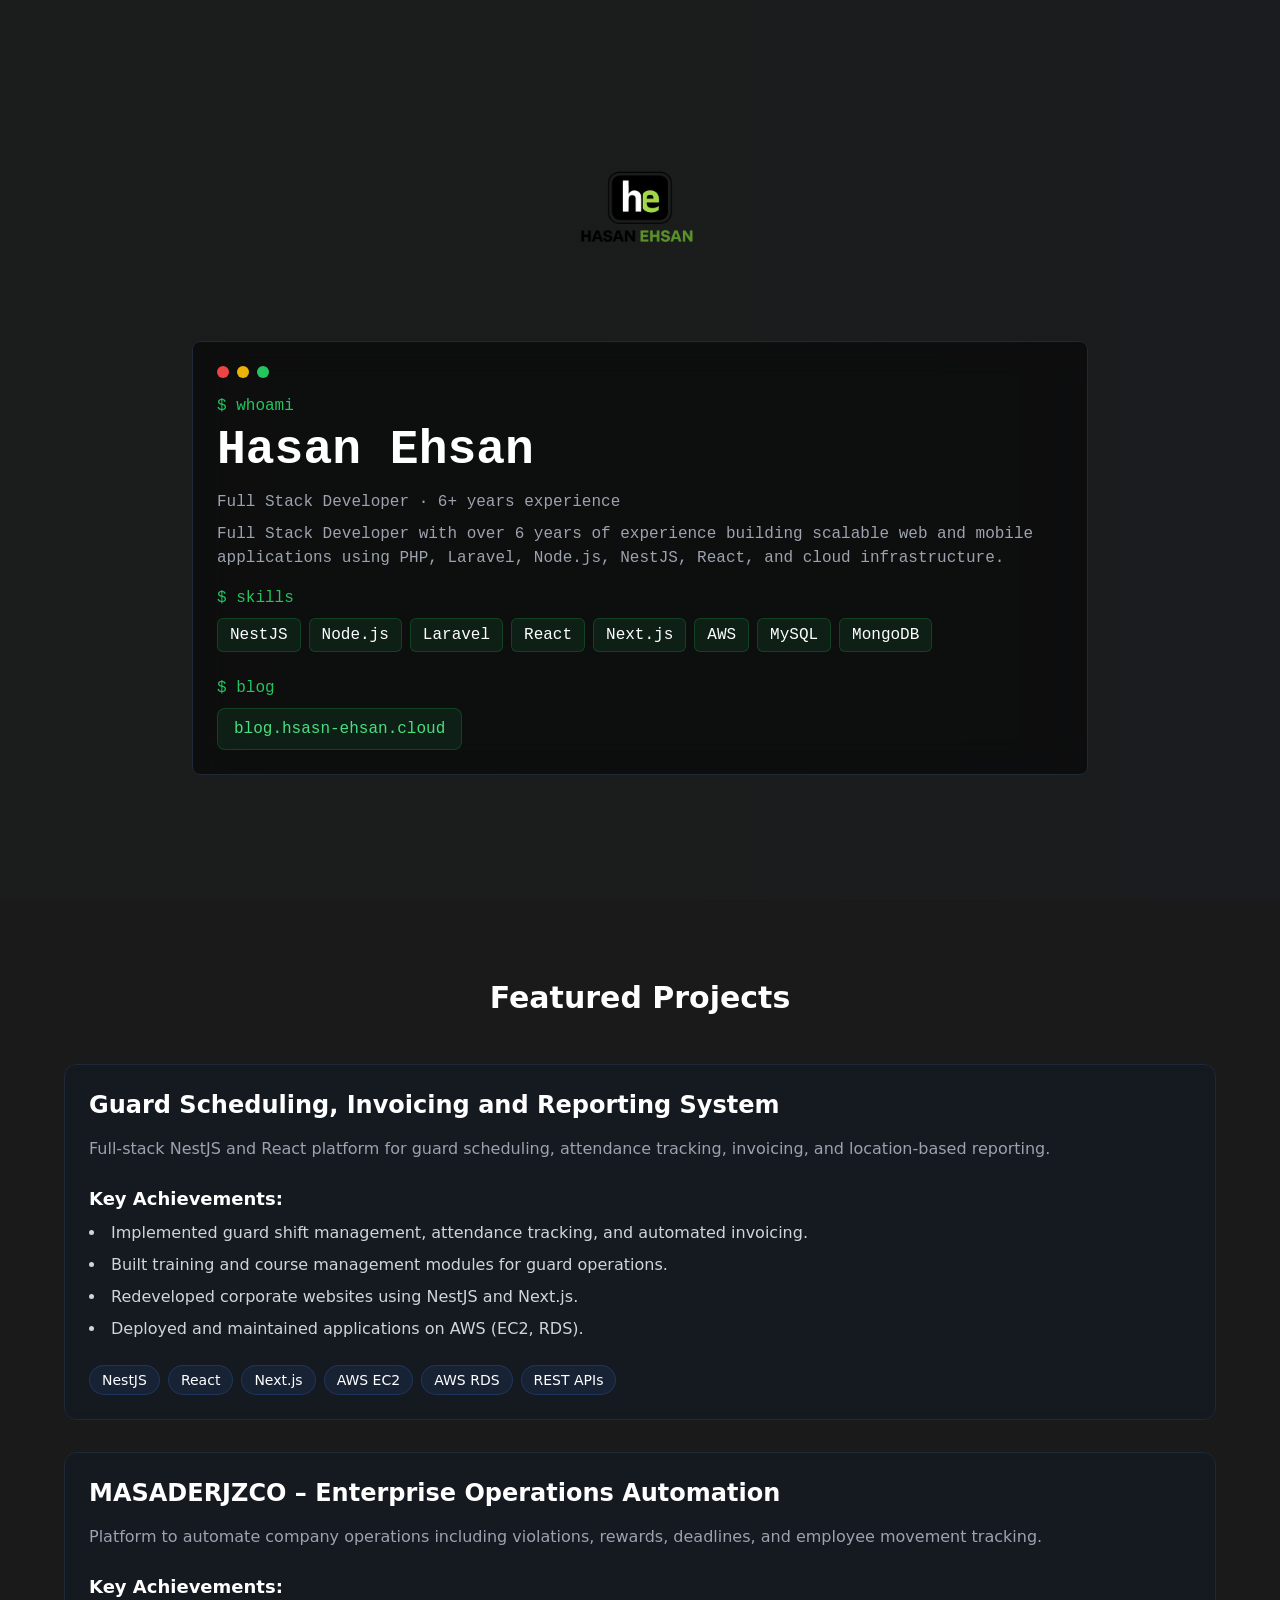
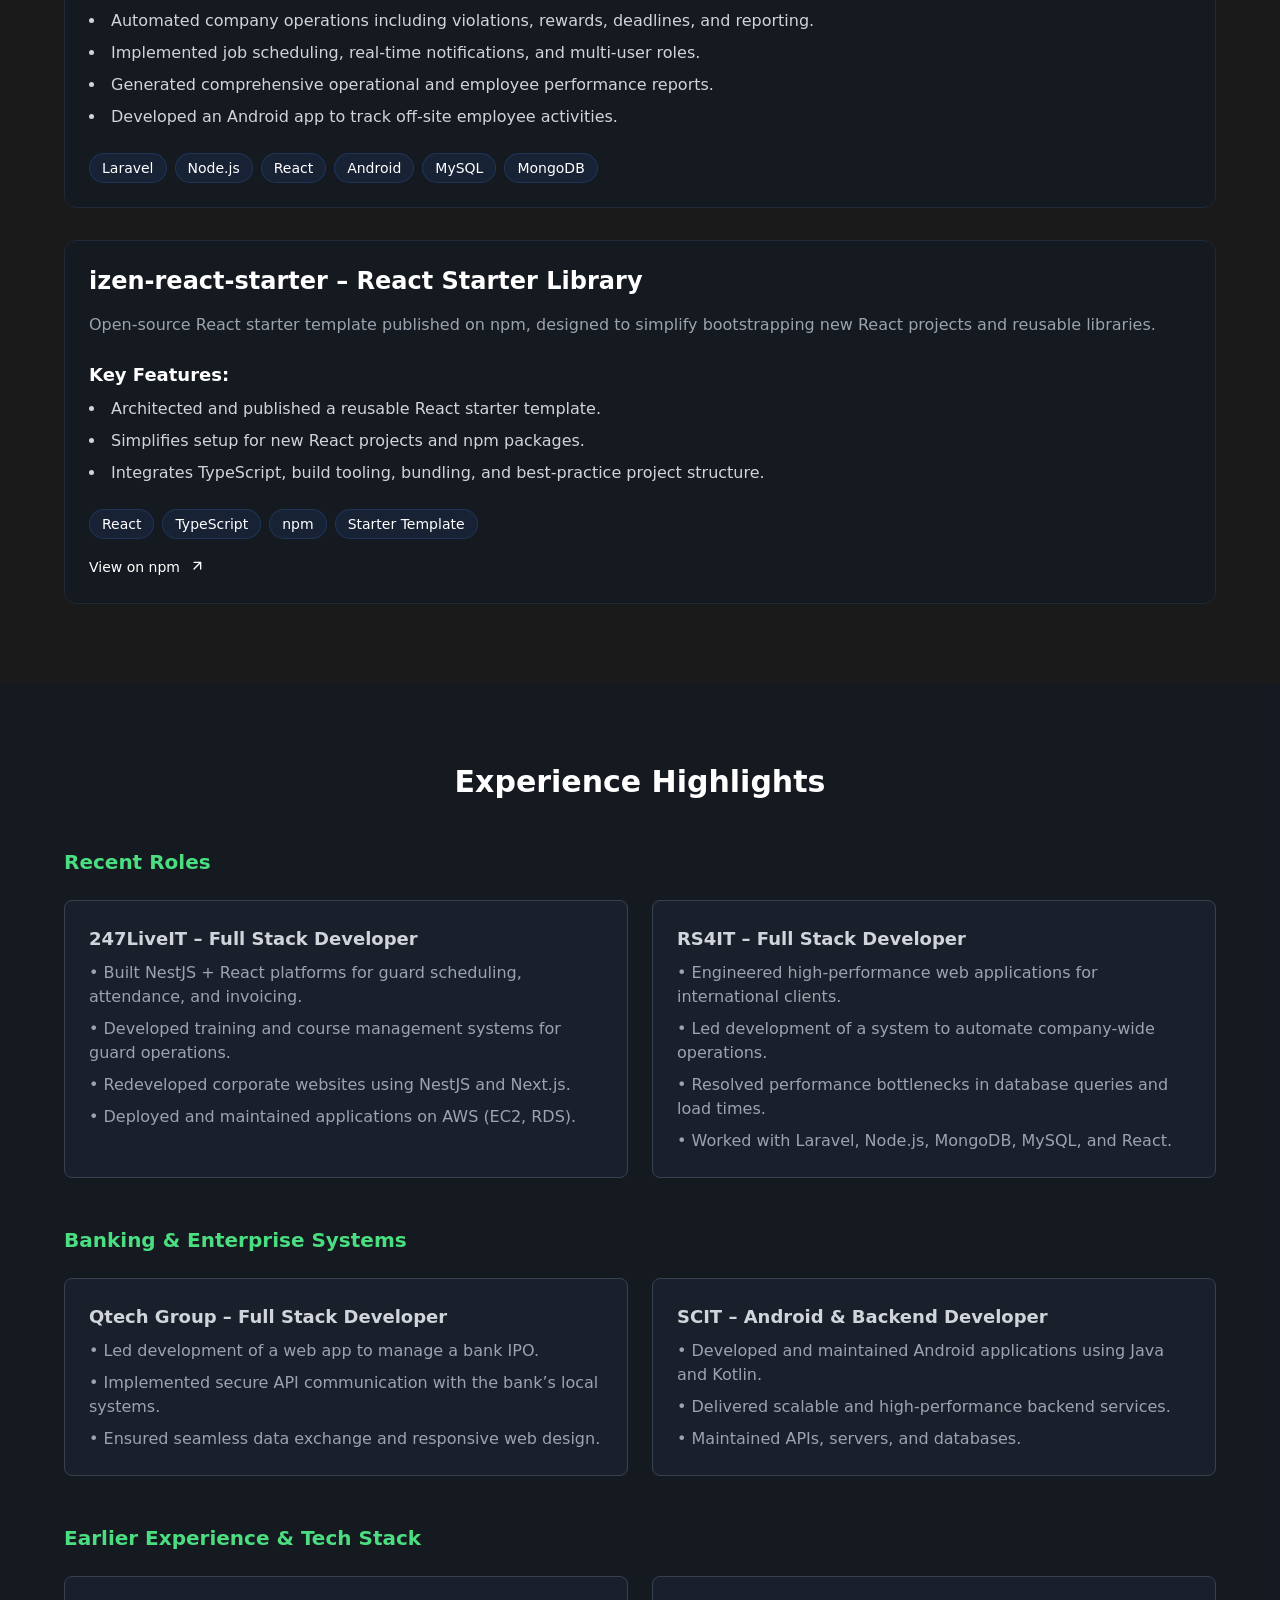
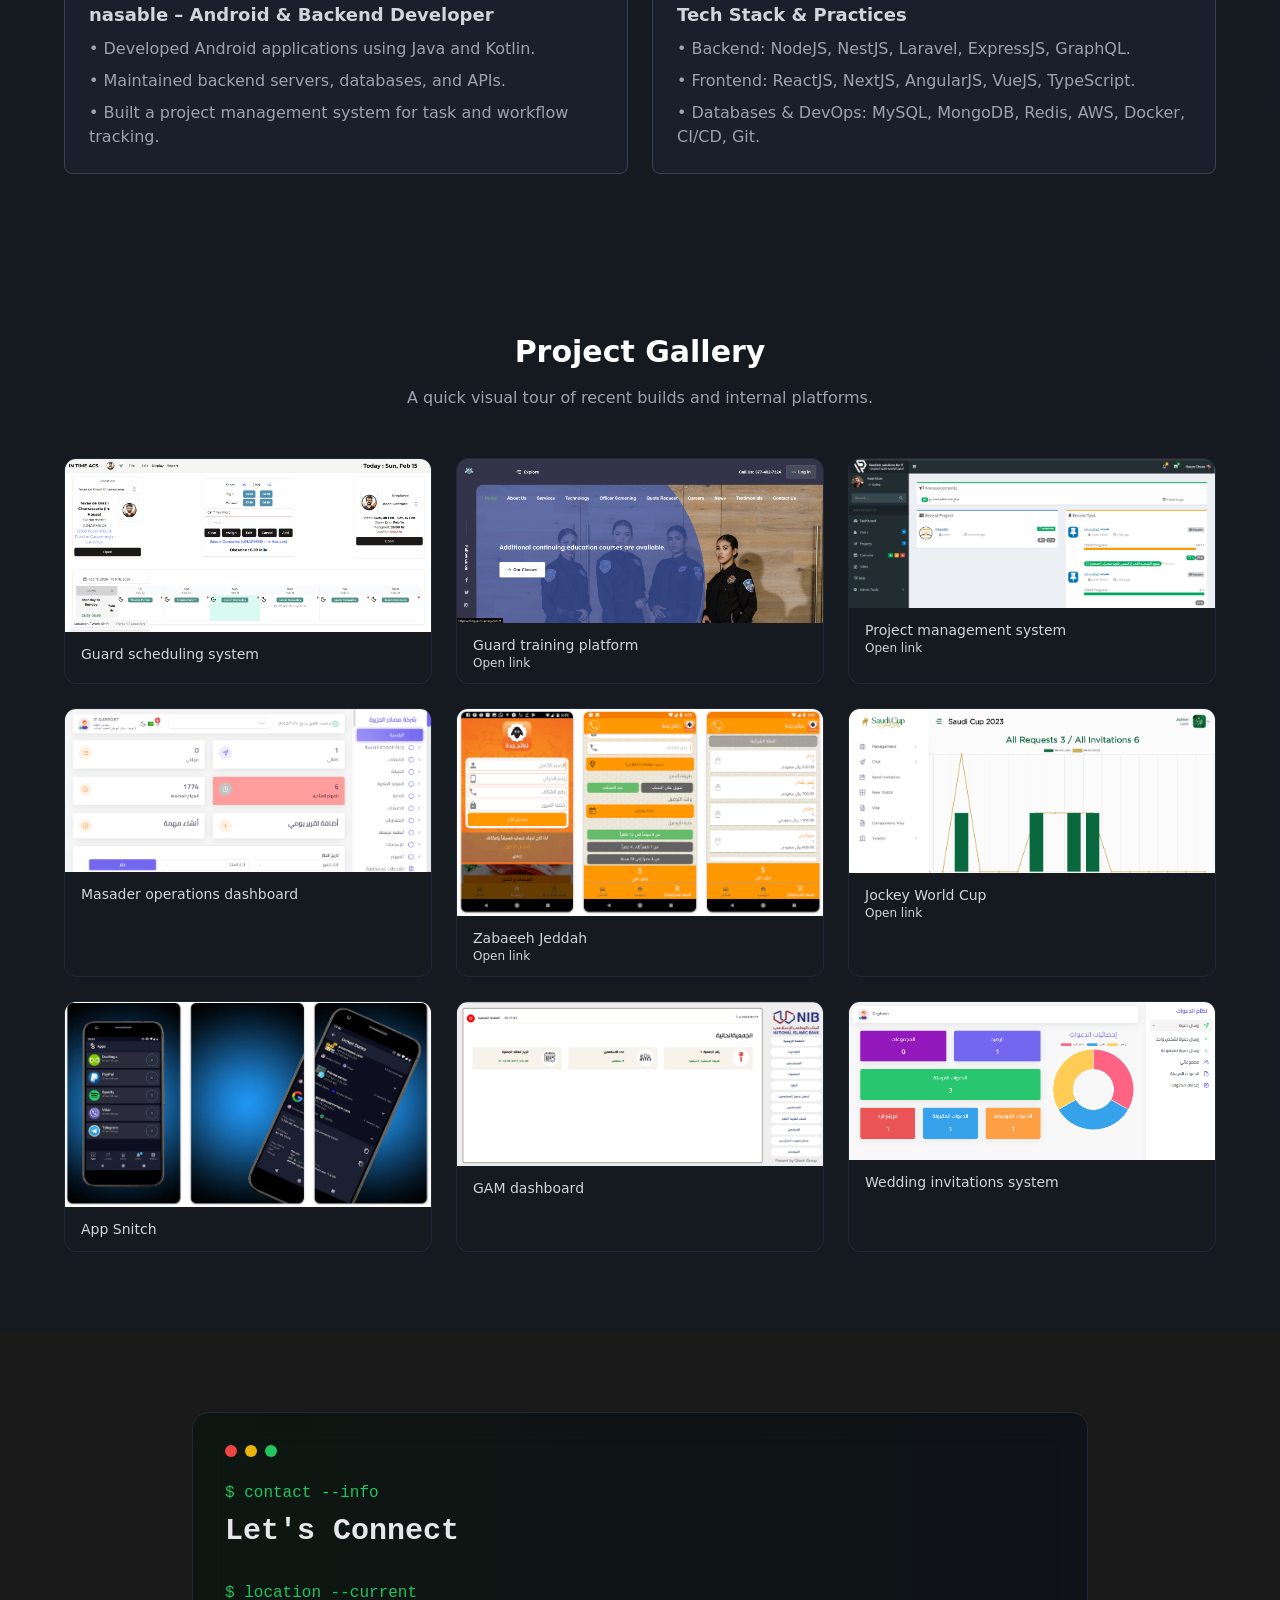
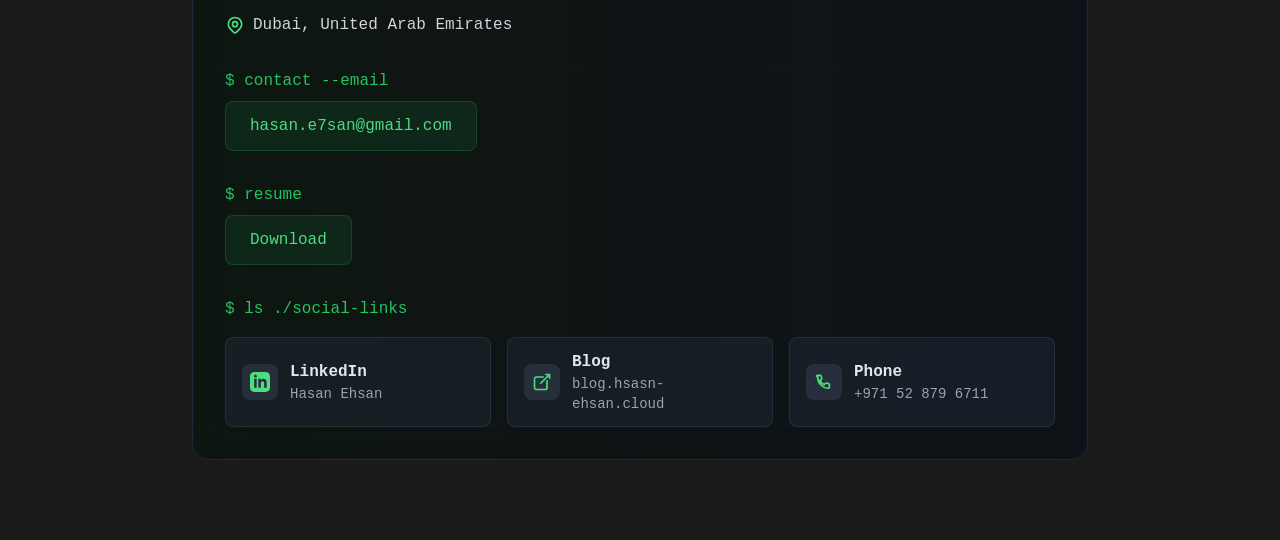
==== commit 383d4f48: "add blog" ====
--- a/index.html
+++ b/index.html
@@ -8,6 +8,7 @@
     data-precedence="next">
   <link rel="stylesheet" href="./Backend Developer Portfolio Template_files/5ced37f1fee1a5f7.css"
     data-precedence="next">
+  <link rel="stylesheet" href="site-pages.css">
   <script src="./Backend Developer Portfolio Template_files/469e4fa1115d8c15.js" async=""></script>
   <script src="./Backend Developer Portfolio Template_files/29cbbd9416483055.js" async=""></script>
   <script src="./Backend Developer Portfolio Template_files/e74e38355c73818d.js" async=""></script>
@@ -58,8 +59,7 @@
   <meta property="og:url" content="https://hasan-ehsan.cloud">
   <meta property="og:site_name" content="Hasan Ehsan">
   <meta property="og:locale" content="en_US">
-  <meta property="og:image"
-    content="https://hasan-ehsan.cloud/image.png">
+  <meta property="og:image" content="https://hasan-ehsan.cloud/image.png">
   <meta property="og:image:secure_url" content="https://hasan-ehsan.cloud/image.png">
   <meta property="og:image:width" content="1200">
   <meta property="og:image:height" content="630">
@@ -98,7 +98,8 @@
             "addressCountry": "AE"
           },
           "sameAs": [
-            "https://www.linkedin.com/in/hassan-ehsan/"
+            "https://www.linkedin.com/in/hassan-ehsan/",
+            "https://blog.hsasn-ehsan.cloud"
           ],
           "knowsAbout": [
             "PHP",
@@ -121,10 +122,19 @@
 
 <body class="geist_a71539c9-module__T19VSG__variable geist_mono_8d43a2aa-module__8Li5zG__variable antialiased"
   data-new-gr-c-s-check-loaded="14.1271.0" data-gr-ext-installed="">
+  <!-- Google tag (gtag.js) -->
+  <script async src="https://www.googletagmanager.com/gtag/js?id=G-TJ5BQVP13Y"></script>
+  <script>
+    window.dataLayer = window.dataLayer || [];
+    function gtag() { dataLayer.push(arguments); }
+    gtag('js', new Date());
+
+    gtag('config', 'G-TJ5BQVP13Y');
+  </script>
   <div hidden=""></div>
   <div class="antialiased">
     <main class="min-h-screen bg-[#1A1A1A] text-white overflow-x-hidden">
-      <section class="relative min-h-screen flex items-center justify-center overflow-hidden">
+      <section id="home" class="relative min-h-screen flex items-center justify-center overflow-hidden">
         <div class="absolute inset-0 bg-gradient-to-r from-green-600/20 to-blue-600/20 opacity-10"></div>
         <div class="absolute inset-0">
           <div
@@ -146,7 +156,8 @@
               <p class="text-green-500">$ whoami</p>
               <h1 class="text-4xl md:text-5xl font-bold mt-2 mb-4">Hasan Ehsan</h1>
               <p class="text-gray-400 mb-2">Full Stack Developer · 6+ years experience</p>
-              <p class="text-gray-400 mb-4">Full Stack Developer with over 6 years of experience building scalable web and mobile applications using PHP, Laravel, Node.js, NestJS, React, and cloud infrastructure.</p>
+              <p class="text-gray-400 mb-4">Full Stack Developer with over 6 years of experience building scalable web
+                and mobile applications using PHP, Laravel, Node.js, NestJS, React, and cloud infrastructure.</p>
               <p class="text-green-500">$ skills</p>
               <div class="flex flex-wrap gap-2 mt-2"><span
                   class="px-3 py-1 bg-green-500/10 rounded-md border border-green-500/20">NestJS</span><span
@@ -157,18 +168,23 @@
                   class="px-3 py-1 bg-green-500/10 rounded-md border border-green-500/20">AWS</span><span
                   class="px-3 py-1 bg-green-500/10 rounded-md border border-green-500/20">MySQL</span><span
                   class="px-3 py-1 bg-green-500/10 rounded-md border border-green-500/20">MongoDB</span></div>
+              <p class="text-green-500 mt-6">$ blog</p>
+              <a href="https://blog.hsasn-ehsan.cloud" target="_blank" rel="noopener noreferrer"
+                class="inline-block mt-2 px-4 py-2 bg-green-500/10 text-green-400 rounded-lg border border-green-500/20 hover:bg-green-500/20 transition-colors">blog.hsasn-ehsan.cloud</a>
+
             </div>
           </div>
         </div>
       </section>
-      <section class="py-20 px-4">
+      <section id="featured-projects" class="py-20 px-4">
         <div class="max-w-6xl mx-auto">
           <h2 class="text-3xl font-bold mb-12 text-center" style="opacity: 1;">Featured Projects</h2>
           <div class="grid grid-cols-1 gap-8">
             <div class="bg-gray-900/50 rounded-xl p-6 backdrop-blur-sm border border-gray-800"
               style="opacity: 1; transform: none;">
               <h3 class="text-2xl font-bold mb-4">Guard Scheduling, Invoicing and Reporting System</h3>
-              <p class="text-gray-400 mb-6">Full-stack NestJS and React platform for guard scheduling, attendance tracking, invoicing, and location-based reporting.</p>
+              <p class="text-gray-400 mb-6">Full-stack NestJS and React platform for guard scheduling, attendance
+                tracking, invoicing, and location-based reporting.</p>
               <div class="mb-6">
                 <h4 class="text-lg font-semibold mb-2">Key Achievements:</h4>
                 <ul class="list-disc list-inside space-y-2 text-gray-300">
@@ -189,7 +205,8 @@
             <div class="bg-gray-900/50 rounded-xl p-6 backdrop-blur-sm border border-gray-800"
               style="opacity: 1; transform: none;">
               <h3 class="text-2xl font-bold mb-4">MASADERJZCO – Enterprise Operations Automation</h3>
-              <p class="text-gray-400 mb-6">Platform to automate company operations including violations, rewards, deadlines, and employee movement tracking.</p>
+              <p class="text-gray-400 mb-6">Platform to automate company operations including violations, rewards,
+                deadlines, and employee movement tracking.</p>
               <div class="mb-6">
                 <h4 class="text-lg font-semibold mb-2">Key Achievements:</h4>
                 <ul class="list-disc list-inside space-y-2 text-gray-300">
@@ -211,7 +228,8 @@
             <div class="bg-gray-900/50 rounded-xl p-6 backdrop-blur-sm border border-gray-800"
               style="opacity: 1; transform: none;">
               <h3 class="text-2xl font-bold mb-4">izen-react-starter – React Starter Library</h3>
-              <p class="text-gray-400 mb-6">Open-source React starter template published on npm, designed to simplify bootstrapping new React projects and reusable libraries.</p>
+              <p class="text-gray-400 mb-6">Open-source React starter template published on npm, designed to simplify
+                bootstrapping new React projects and reusable libraries.</p>
               <div class="mb-6">
                 <h4 class="text-lg font-semibold mb-2">Key Features:</h4>
                 <ul class="list-disc list-inside space-y-2 text-gray-300">
@@ -224,20 +242,20 @@
                   class="text-sm px-3 py-1 bg-blue-500/10 rounded-full border border-blue-500/20">React</span><span
                   class="text-sm px-3 py-1 bg-blue-500/10 rounded-full border border-blue-500/20">TypeScript</span><span
                   class="text-sm px-3 py-1 bg-blue-500/10 rounded-full border border-blue-500/20">npm</span><span
-                  class="text-sm px-3 py-1 bg-blue-500/10 rounded-full border border-blue-500/20">Starter Template</span></div>
+                  class="text-sm px-3 py-1 bg-blue-500/10 rounded-full border border-blue-500/20">Starter
+                  Template</span></div>
               <a href="https://www.npmjs.com/package/izen-react-starter" target="_blank" rel="noopener noreferrer"
                 class="inline-flex items-center gap-2 text-sm text-blue-300 hover:text-blue-200">
                 <span>View on npm</span>
                 <svg class="w-4 h-4" fill="none" stroke="currentColor" viewBox="0 0 24 24">
-                  <path stroke-linecap="round" stroke-linejoin="round" stroke-width="2"
-                    d="M9 5h10m0 0v10m0-10L9 15" />
+                  <path stroke-linecap="round" stroke-linejoin="round" stroke-width="2" d="M9 5h10m0 0v10m0-10L9 15" />
                 </svg>
               </a>
             </div>
           </div>
         </div>
       </section>
-      <section class="py-20 px-4 bg-gray-900/50">
+      <section id="experience" class="py-20 px-4 bg-gray-900/50">
         <div class="max-w-6xl mx-auto">
           <h2 class="text-3xl font-bold mb-12 text-center" style="opacity: 1;">Experience Highlights</h2>
           <div class="grid grid-cols-1 gap-12">
@@ -309,7 +327,7 @@
           </div>
         </div>
       </section>
-      <section class="py-20 px-4 bg-gray-900/50">
+      <section id="gallery" class="py-20 px-4 bg-gray-900/50">
         <div class="max-w-6xl mx-auto">
           <h2 class="text-3xl font-bold mb-4 text-center" style="opacity: 1;">Project Gallery</h2>
           <p class="text-gray-400 mb-12 text-center max-w-3xl mx-auto">
@@ -317,12 +335,14 @@
           </p>
           <div class="grid grid-cols-1 sm:grid-cols-2 lg:grid-cols-3 gap-6">
             <figure class="group overflow-hidden rounded-xl border border-gray-800 bg-black/40">
-              <img src="projects/guardScheduale.png" alt="Guard schedule system" class="w-full h-56 object-cover group-hover:scale-105 transition-transform duration-300">
+              <img src="projects/guardScheduale.png" alt="Guard schedule system"
+                class="w-full h-56 object-cover group-hover:scale-105 transition-transform duration-300">
               <figcaption class="px-4 py-3 text-sm text-gray-300">Guard scheduling system</figcaption>
             </figure>
             <figure class="group overflow-hidden rounded-xl border border-gray-800 bg-black/40">
               <a href="https://247guardtraining.com/" target="_blank" rel="noopener noreferrer" class="block">
-                <img src="projects/guardTraining.png" alt="Guard training platform" class="w-full h-56 object-cover group-hover:scale-105 transition-transform duration-300">
+                <img src="projects/guardTraining.png" alt="Guard training platform"
+                  class="w-full h-56 object-cover group-hover:scale-105 transition-transform duration-300">
                 <figcaption class="px-4 py-3 text-sm text-gray-300">
                   <span class="block">Guard training platform</span>
                   <span class="block text-xs text-blue-300">Open link</span>
@@ -331,7 +351,8 @@
             </figure>
             <figure class="group overflow-hidden rounded-xl border border-gray-800 bg-black/40">
               <a href="https://github.com/hassan-ehsan-75/pms" target="_blank" rel="noopener noreferrer" class="block">
-                <img src="projects/PMS.png" alt="Project management system" class="w-full h-56 object-cover group-hover:scale-105 transition-transform duration-300">
+                <img src="projects/PMS.png" alt="Project management system"
+                  class="w-full h-56 object-cover group-hover:scale-105 transition-transform duration-300">
                 <figcaption class="px-4 py-3 text-sm text-gray-300">
                   <span class="block">Project management system</span>
                   <span class="block text-xs text-blue-300">Open link</span>
@@ -339,12 +360,15 @@
               </a>
             </figure>
             <figure class="group overflow-hidden rounded-xl border border-gray-800 bg-black/40">
-              <img src="projects/masader.png" alt="Masader operations dashboard" class="w-full h-56 object-cover group-hover:scale-105 transition-transform duration-300">
+              <img src="projects/masader.png" alt="Masader operations dashboard"
+                class="w-full h-56 object-cover group-hover:scale-105 transition-transform duration-300">
               <figcaption class="px-4 py-3 text-sm text-gray-300">Masader operations dashboard</figcaption>
             </figure>
             <figure class="group overflow-hidden rounded-xl border border-gray-800 bg-black/40">
-              <a href="https://play.google.com/store/apps/details?id=com.zabaeeh.app&hl=en" target="_blank" rel="noopener noreferrer" class="block">
-                <img src="projects/jadah.png" alt="Zabaeeh Jeddah" class="w-full h-56 object-cover group-hover:scale-105 transition-transform duration-300">
+              <a href="https://play.google.com/store/apps/details?id=com.zabaeeh.app&hl=en" target="_blank"
+                rel="noopener noreferrer" class="block">
+                <img src="projects/jadah.png" alt="Zabaeeh Jeddah"
+                  class="w-full h-56 object-cover group-hover:scale-105 transition-transform duration-300">
                 <figcaption class="px-4 py-3 text-sm text-gray-300">
                   <span class="block">Zabaeeh Jeddah</span>
                   <span class="block text-xs text-blue-300">Open link</span>
@@ -353,7 +377,8 @@
             </figure>
             <figure class="group overflow-hidden rounded-xl border border-gray-800 bg-black/40">
               <a href="https://jcsa.sa/en/" target="_blank" rel="noopener noreferrer" class="block">
-                <img src="projects/saudi.png" alt="Jockey World Cup portal" class="w-full h-56 object-cover group-hover:scale-105 transition-transform duration-300">
+                <img src="projects/saudi.png" alt="Jockey World Cup portal"
+                  class="w-full h-56 object-cover group-hover:scale-105 transition-transform duration-300">
                 <figcaption class="px-4 py-3 text-sm text-gray-300">
                   <span class="block">Jockey World Cup</span>
                   <span class="block text-xs text-blue-300">Open link</span>
@@ -361,21 +386,24 @@
               </a>
             </figure>
             <figure class="group overflow-hidden rounded-xl border border-gray-800 bg-black/40">
-              <img src="projects/appsni.png" alt="App Snitch" class="w-full h-56 object-cover group-hover:scale-105 transition-transform duration-300">
+              <img src="projects/appsni.png" alt="App Snitch"
+                class="w-full h-56 object-cover group-hover:scale-105 transition-transform duration-300">
               <figcaption class="px-4 py-3 text-sm text-gray-300">App Snitch</figcaption>
             </figure>
             <figure class="group overflow-hidden rounded-xl border border-gray-800 bg-black/40">
-              <img src="projects/gam.png" alt="GAM dashboard" class="w-full h-56 object-cover group-hover:scale-105 transition-transform duration-300">
+              <img src="projects/gam.png" alt="GAM dashboard"
+                class="w-full h-56 object-cover group-hover:scale-105 transition-transform duration-300">
               <figcaption class="px-4 py-3 text-sm text-gray-300">GAM dashboard</figcaption>
             </figure>
             <figure class="group overflow-hidden rounded-xl border border-gray-800 bg-black/40">
-              <img src="projects/wedding_invitations_system.png" alt="Wedding invitations system" class="w-full h-56 object-cover group-hover:scale-105 transition-transform duration-300">
+              <img src="projects/wedding_invitations_system.png" alt="Wedding invitations system"
+                class="w-full h-56 object-cover group-hover:scale-105 transition-transform duration-300">
               <figcaption class="px-4 py-3 text-sm text-gray-300">Wedding invitations system</figcaption>
             </figure>
           </div>
         </div>
       </section>
-      <section class="py-20 px-4">
+      <section id="contact" class="py-20 px-4">
         <div class="max-w-4xl mx-auto">
           <div class="relative p-8 rounded-2xl overflow-hidden backdrop-blur-lg border border-gray-800 bg-black/50"
             style="opacity: 1;">
@@ -397,11 +425,10 @@
                     <path stroke-linecap="round" stroke-linejoin="round" stroke-width="2"
                       d="M15 11a3 3 0 11-6 0 3 3 0 016 0z"></path>
                   </svg><span>Dubai, United Arab Emirates</span></div>
-                <p class="text-green-500 mt-8 mb-2">$ contact --email</p><a
-                  href="mailto:hasan.e7san@gmail.com"
+                <p class="text-green-500 mt-8 mb-2">$ contact --email</p><a href="mailto:hasan.e7san@gmail.com"
                   class="inline-block px-6 py-3 bg-green-500/10 text-green-400 rounded-lg border border-green-500/20 hover:bg-green-500/20 transition-colors">hasan.e7san@gmail.com</a>
-<p class="text-green-500 mt-8 mb-2">$ resume</p><a
-                  href="HasanEhsan.pdf" target="_blank" rel="noopener noreferrer"
+                <p class="text-green-500 mt-8 mb-2">$ resume</p><a href="HasanEhsan.pdf" target="_blank"
+                  rel="noopener noreferrer"
                   class="inline-block px-6 py-3 bg-green-500/10 text-green-400 rounded-lg border border-green-500/20 hover:bg-green-500/20 transition-colors">Download</a>
 
                 <p class="text-green-500 mt-8 mb-4">$ ls ./social-links</p>
@@ -418,6 +445,18 @@
                       <p class="font-semibold text-gray-200">LinkedIn</p>
                       <p class="text-sm text-gray-400">Hasan Ehsan</p>
                     </div>
+                  </a><a href="https://blog.hsasn-ehsan.cloud" target="_blank" rel="noopener noreferrer"
+                    class="flex items-center gap-3 px-4 py-3 bg-gray-800/50 rounded-lg hover:bg-gray-700/50 transition-colors border border-gray-700/50 group"
+                    style="transform: none;">
+                    <div class="p-2 bg-gray-700/50 rounded-lg group-hover:bg-gray-600/50 transition-colors"><svg
+                        class="w-5 h-5 text-green-400" fill="none" stroke="currentColor" viewBox="0 0 24 24">
+                        <path stroke-linecap="round" stroke-linejoin="round" stroke-width="2"
+                          d="M13.5 6H5.25A2.25 2.25 0 0 0 3 8.25v10.5A2.25 2.25 0 0 0 5.25 21h10.5A2.25 2.25 0 0 0 18 18.75V10.5m-1.5-7.5H21m0 0v4.5m0-4.5L10.5 13.5" />
+                      </svg></div>
+                    <div>
+                      <p class="font-semibold text-gray-200">Blog</p>
+                      <p class="text-sm text-gray-400">blog.hsasn-ehsan.cloud</p>
+                    </div>
                   </a><a href="tel:+971528796711"
                     class="flex items-center gap-3 px-4 py-3 bg-gray-800/50 rounded-lg hover:bg-gray-700/50 transition-colors border border-gray-700/50 group"
                     style="transform: none;">
@@ -430,15 +469,17 @@
                       <p class="font-semibold text-gray-200">Phone</p>
                       <p class="text-sm text-gray-400">+971 52 879 6711</p>
                     </div>
-                  </a></div>
+                  </a>
+                </div>
               </div>
 
             </div>
           </div>
         </div>
       </section>
+
     </main>
   </div>
 </body>
 
-</html>
+</html>
--- a/site-pages.css
+++ b/site-pages.css
@@ -0,0 +1,346 @@
+:root {
+  color-scheme: dark;
+  --page-bg: #1a1a1a;
+  --page-panel: rgba(10, 10, 10, 0.72);
+  --page-panel-alt: rgba(17, 24, 39, 0.55);
+  --page-border: rgba(55, 65, 81, 0.75);
+  --page-text: #f3f4f6;
+  --page-muted: #9ca3af;
+  --page-accent: #4ade80;
+  --page-accent-soft: rgba(74, 222, 128, 0.12);
+  --page-link: #93c5fd;
+}
+
+* {
+  box-sizing: border-box;
+}
+
+html {
+  scroll-behavior: smooth;
+}
+
+body.site-page {
+  margin: 0;
+  min-height: 100vh;
+  font-family: "Segoe UI", Arial, sans-serif;
+  color: var(--page-text);
+  background:
+    radial-gradient(circle at top, rgba(74, 222, 128, 0.15), transparent 28%),
+    radial-gradient(circle at right top, rgba(59, 130, 246, 0.14), transparent 24%),
+    var(--page-bg);
+}
+
+.site-page a,
+.site-nav a,
+.page-footer a,
+.hero-actions a {
+  transition: color 160ms ease, background-color 160ms ease, border-color 160ms ease, transform 160ms ease;
+}
+
+.page-shell {
+  min-height: 100vh;
+}
+
+.site-nav {
+  position: sticky;
+  top: 0;
+  z-index: 20;
+  border-bottom: 1px solid var(--page-border);
+  background: rgba(10, 10, 10, 0.86);
+  backdrop-filter: blur(14px);
+}
+
+.nav-inner {
+  width: min(1120px, calc(100% - 32px));
+  margin: 0 auto;
+  display: flex;
+  align-items: center;
+  justify-content: space-between;
+  gap: 20px;
+  padding: 16px 0;
+}
+
+.nav-brand {
+  color: var(--page-text);
+  font-weight: 700;
+  font-size: 1rem;
+  text-decoration: none;
+  letter-spacing: 0.03em;
+}
+
+.nav-links {
+  display: flex;
+  flex-wrap: wrap;
+  justify-content: flex-end;
+  gap: 10px;
+}
+
+.nav-links a {
+  color: var(--page-muted);
+  text-decoration: none;
+  font-size: 0.95rem;
+  padding: 8px 12px;
+  border-radius: 999px;
+  border: 1px solid transparent;
+}
+
+.nav-links a:hover,
+.nav-links a:focus-visible {
+  color: var(--page-text);
+  border-color: rgba(74, 222, 128, 0.35);
+  background: rgba(74, 222, 128, 0.08);
+  outline: none;
+}
+
+.hero-actions {
+  display: flex;
+  flex-wrap: wrap;
+  gap: 12px;
+  margin-top: 24px;
+}
+
+.hero-actions a,
+.button-link {
+  display: inline-flex;
+  align-items: center;
+  justify-content: center;
+  gap: 8px;
+  padding: 12px 18px;
+  border-radius: 999px;
+  border: 1px solid rgba(74, 222, 128, 0.24);
+  background: rgba(74, 222, 128, 0.08);
+  color: var(--page-text);
+  text-decoration: none;
+  font-weight: 600;
+}
+
+.hero-actions a:hover,
+.hero-actions a:focus-visible,
+.button-link:hover,
+.button-link:focus-visible {
+  background: rgba(74, 222, 128, 0.16);
+  border-color: rgba(74, 222, 128, 0.45);
+  transform: translateY(-1px);
+  outline: none;
+}
+
+.page-main {
+  width: min(1120px, calc(100% - 32px));
+  margin: 0 auto;
+  padding: 56px 0 72px;
+}
+
+.page-hero {
+  padding: 56px 0 20px;
+}
+
+.hero-panel,
+.content-card,
+.footer-card {
+  border: 1px solid var(--page-border);
+  border-radius: 24px;
+  background: var(--page-panel);
+  backdrop-filter: blur(14px);
+}
+
+.hero-panel {
+  padding: 32px;
+  box-shadow: 0 16px 50px rgba(0, 0, 0, 0.28);
+}
+
+.eyebrow,
+.footer-eyebrow {
+  display: inline-block;
+  margin: 0 0 14px;
+  color: var(--page-accent);
+  font-family: Consolas, "Courier New", monospace;
+  font-size: 0.92rem;
+}
+
+.page-title {
+  margin: 0 0 16px;
+  font-size: clamp(2rem, 5vw, 3.75rem);
+  line-height: 1.05;
+}
+
+.lead {
+  max-width: 760px;
+  margin: 0;
+  color: var(--page-muted);
+  font-size: 1.05rem;
+  line-height: 1.75;
+}
+
+.section-block {
+  margin-top: 28px;
+}
+
+.section-heading {
+  margin: 0 0 18px;
+  font-size: 1.55rem;
+}
+
+.section-intro {
+  margin: 0 0 24px;
+  color: var(--page-muted);
+  line-height: 1.75;
+}
+
+.card-grid {
+  display: grid;
+  grid-template-columns: repeat(2, minmax(0, 1fr));
+  gap: 20px;
+}
+
+.content-card {
+  padding: 24px;
+  background: var(--page-panel-alt);
+}
+
+.content-card h3 {
+  margin: 0 0 14px;
+  font-size: 1.15rem;
+}
+
+.content-card p,
+.content-card li,
+.footer-card p,
+.meta-list li {
+  color: var(--page-muted);
+  line-height: 1.75;
+}
+
+.content-card ul,
+.meta-list {
+  margin: 0;
+  padding-left: 18px;
+}
+
+.content-card li + li,
+.meta-list li + li {
+  margin-top: 10px;
+}
+
+.pill-list {
+  display: flex;
+  flex-wrap: wrap;
+  gap: 10px;
+  margin-top: 18px;
+}
+
+.pill {
+  display: inline-flex;
+  align-items: center;
+  padding: 8px 12px;
+  border-radius: 999px;
+  border: 1px solid rgba(74, 222, 128, 0.24);
+  background: var(--page-accent-soft);
+  color: #d1fae5;
+  font-size: 0.95rem;
+}
+
+.cta-row {
+  display: flex;
+  flex-wrap: wrap;
+  gap: 12px;
+  margin-top: 24px;
+}
+
+.page-footer {
+  border-top: 1px solid var(--page-border);
+  background: rgba(10, 10, 10, 0.72);
+}
+
+.footer-grid {
+  width: min(1120px, calc(100% - 32px));
+  margin: 0 auto;
+  padding: 28px 0 44px;
+  display: grid;
+  grid-template-columns: 1.35fr 1fr 1fr;
+  gap: 20px;
+}
+
+.footer-card {
+  padding: 24px;
+  background: rgba(17, 24, 39, 0.45);
+}
+
+.footer-card h2,
+.footer-card h3 {
+  margin: 0 0 12px;
+  font-size: 1.2rem;
+}
+
+.footer-links {
+  display: grid;
+  gap: 10px;
+}
+
+.footer-links a {
+  color: var(--page-link);
+  text-decoration: none;
+}
+
+.footer-links a:hover,
+.footer-links a:focus-visible {
+  color: #bfdbfe;
+  outline: none;
+}
+
+.page-note {
+  margin-top: 18px;
+  padding: 16px 18px;
+  border-radius: 16px;
+  border: 1px solid rgba(74, 222, 128, 0.2);
+  background: rgba(74, 222, 128, 0.06);
+  color: var(--page-muted);
+  line-height: 1.7;
+}
+
+.home-link {
+  color: var(--page-link);
+  text-decoration: none;
+}
+
+.home-link:hover,
+.home-link:focus-visible {
+  color: #bfdbfe;
+  outline: none;
+}
+
+@media (max-width: 900px) {
+  .nav-inner,
+  .footer-grid,
+  .card-grid {
+    grid-template-columns: 1fr;
+  }
+
+  .nav-inner {
+    align-items: flex-start;
+    flex-direction: column;
+  }
+
+  .nav-links {
+    justify-content: flex-start;
+  }
+}
+
+@media (max-width: 640px) {
+  .page-main {
+    padding-top: 40px;
+  }
+
+  .page-hero {
+    padding-top: 28px;
+  }
+
+  .hero-panel,
+  .content-card,
+  .footer-card {
+    border-radius: 20px;
+  }
+
+  .hero-panel {
+    padding: 24px;
+  }
+}
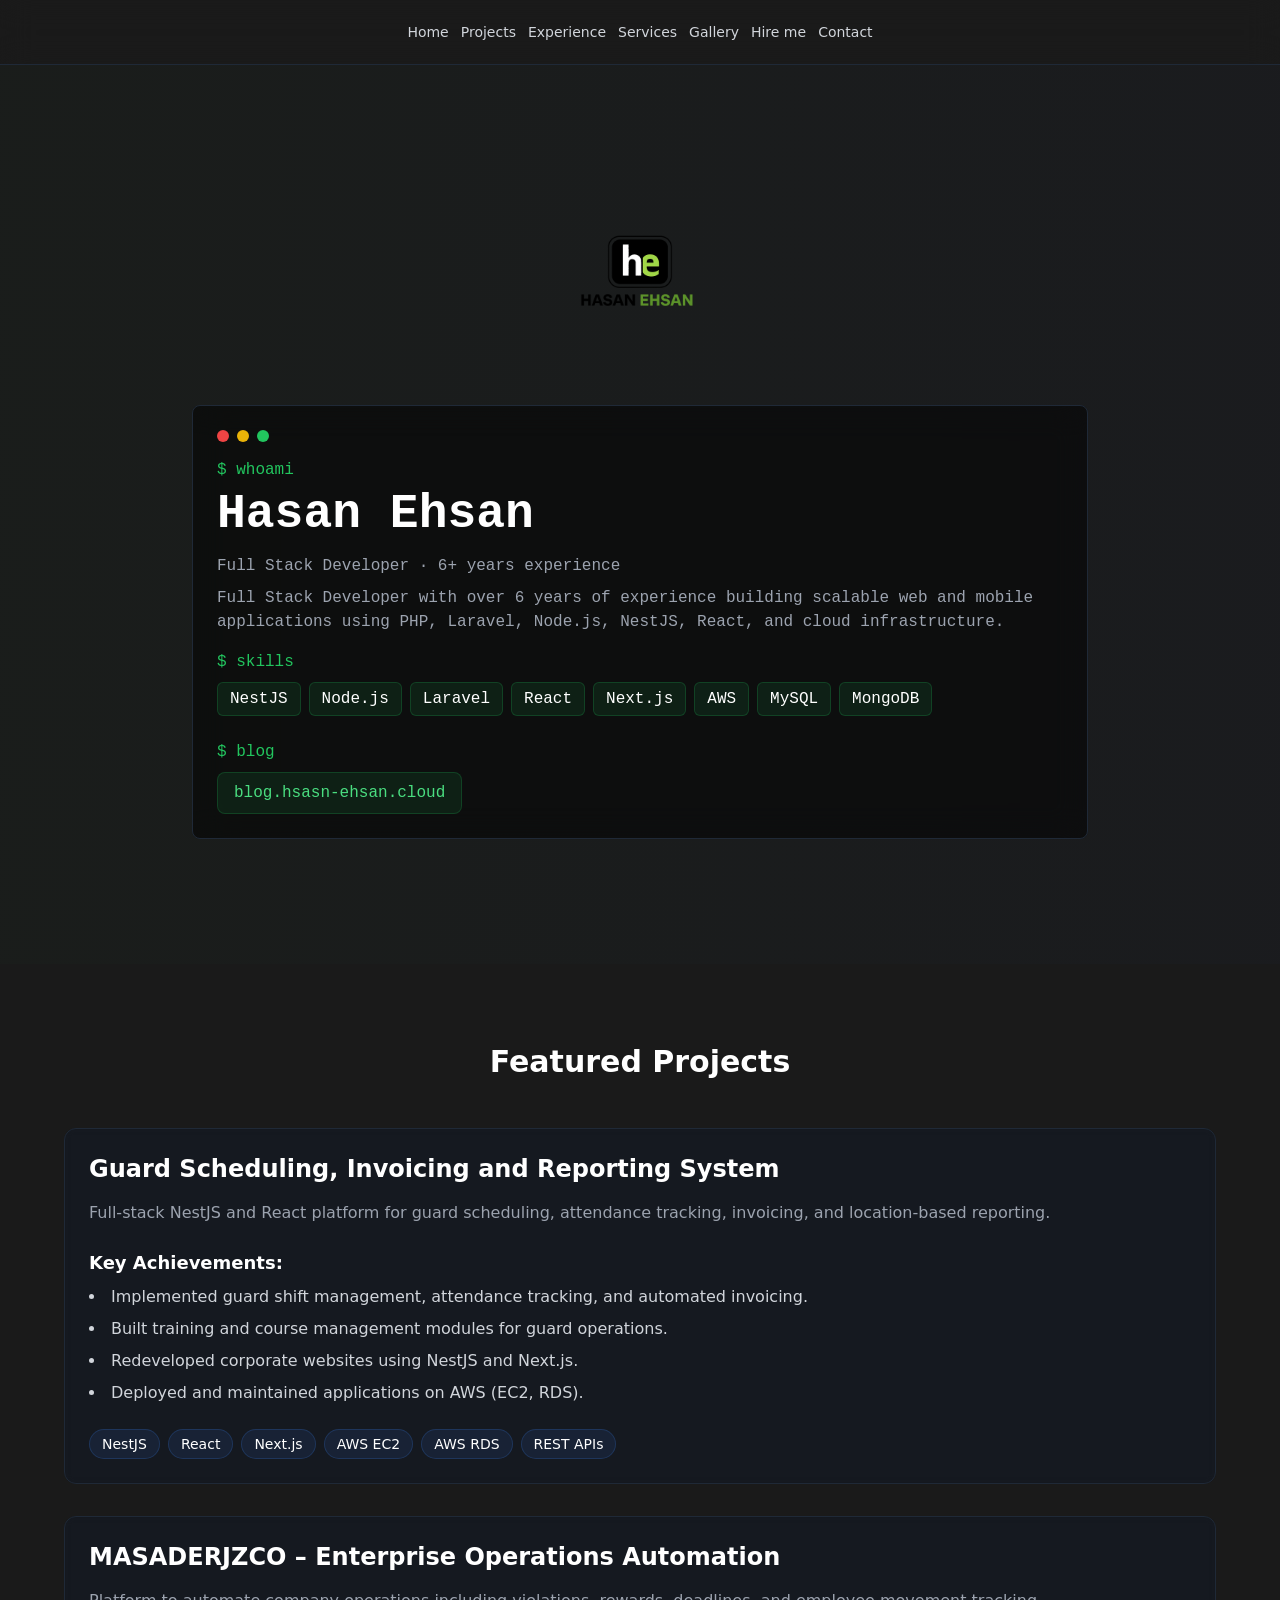
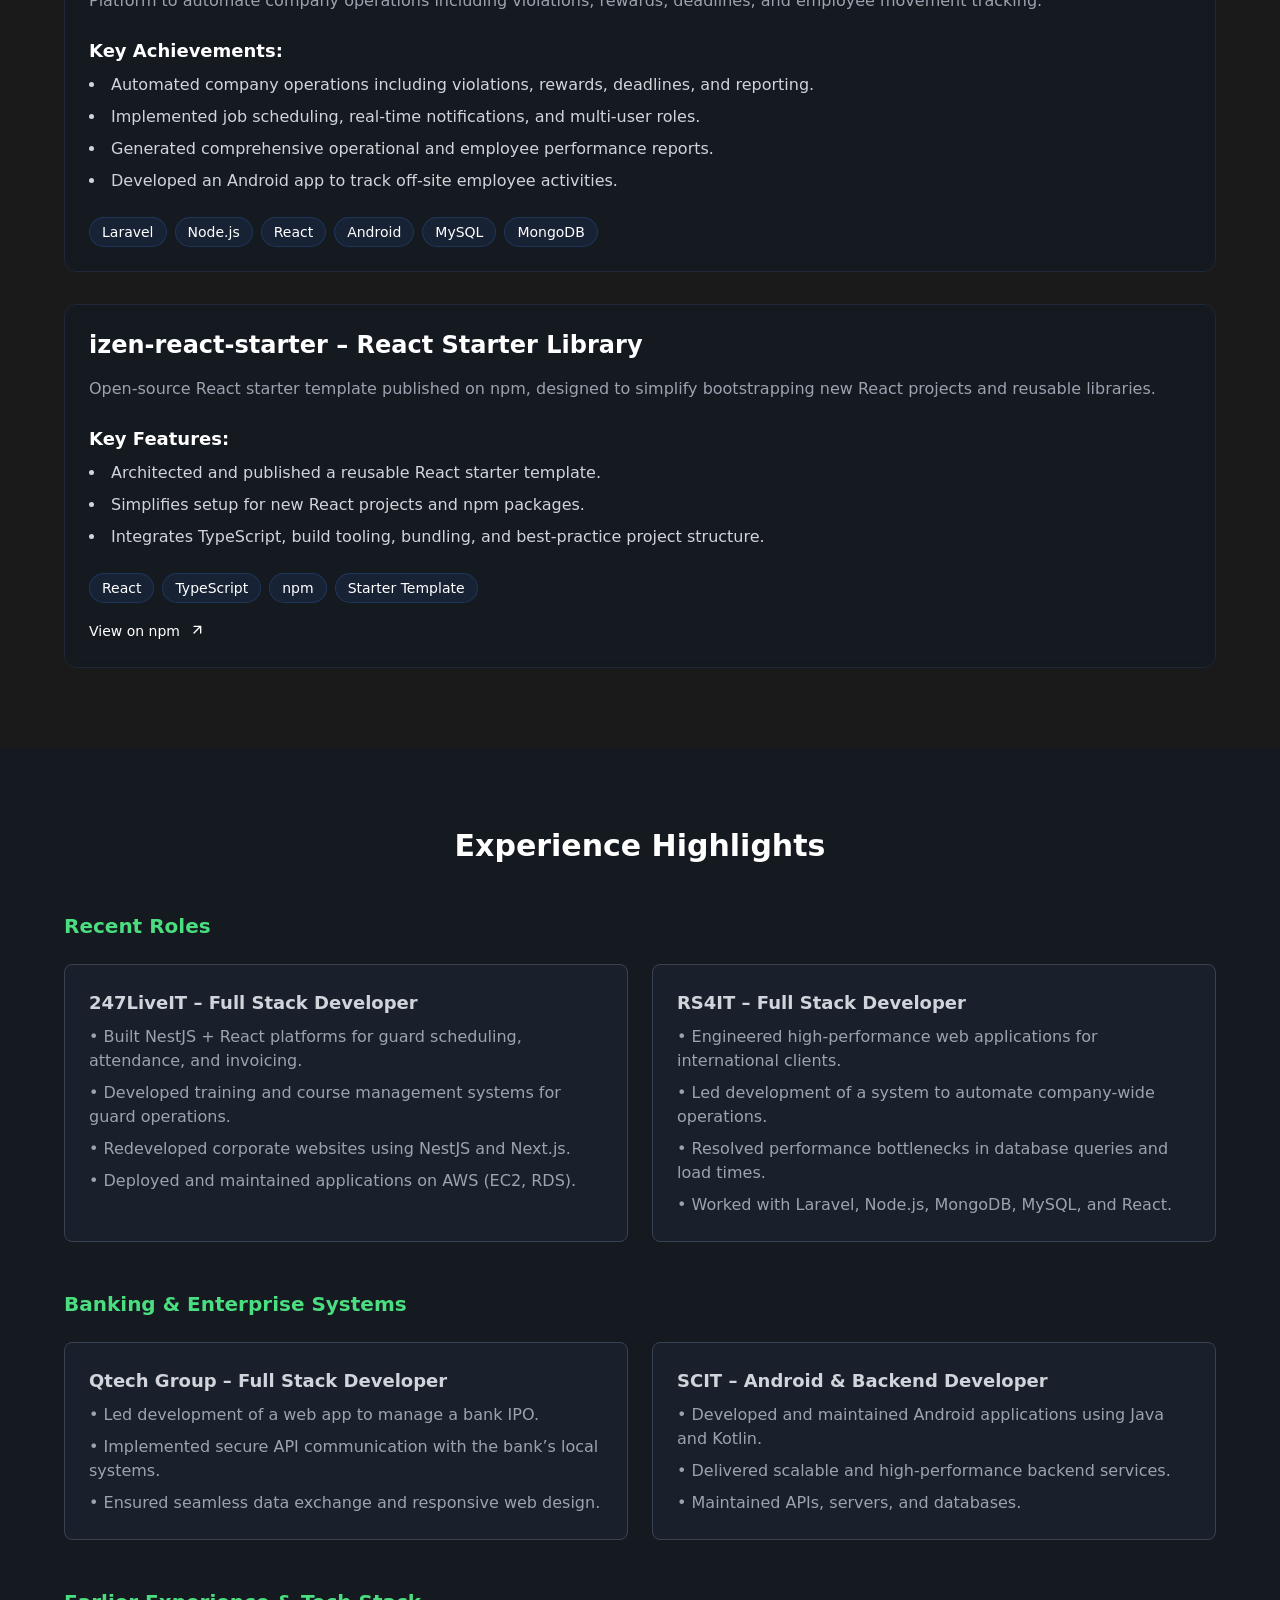
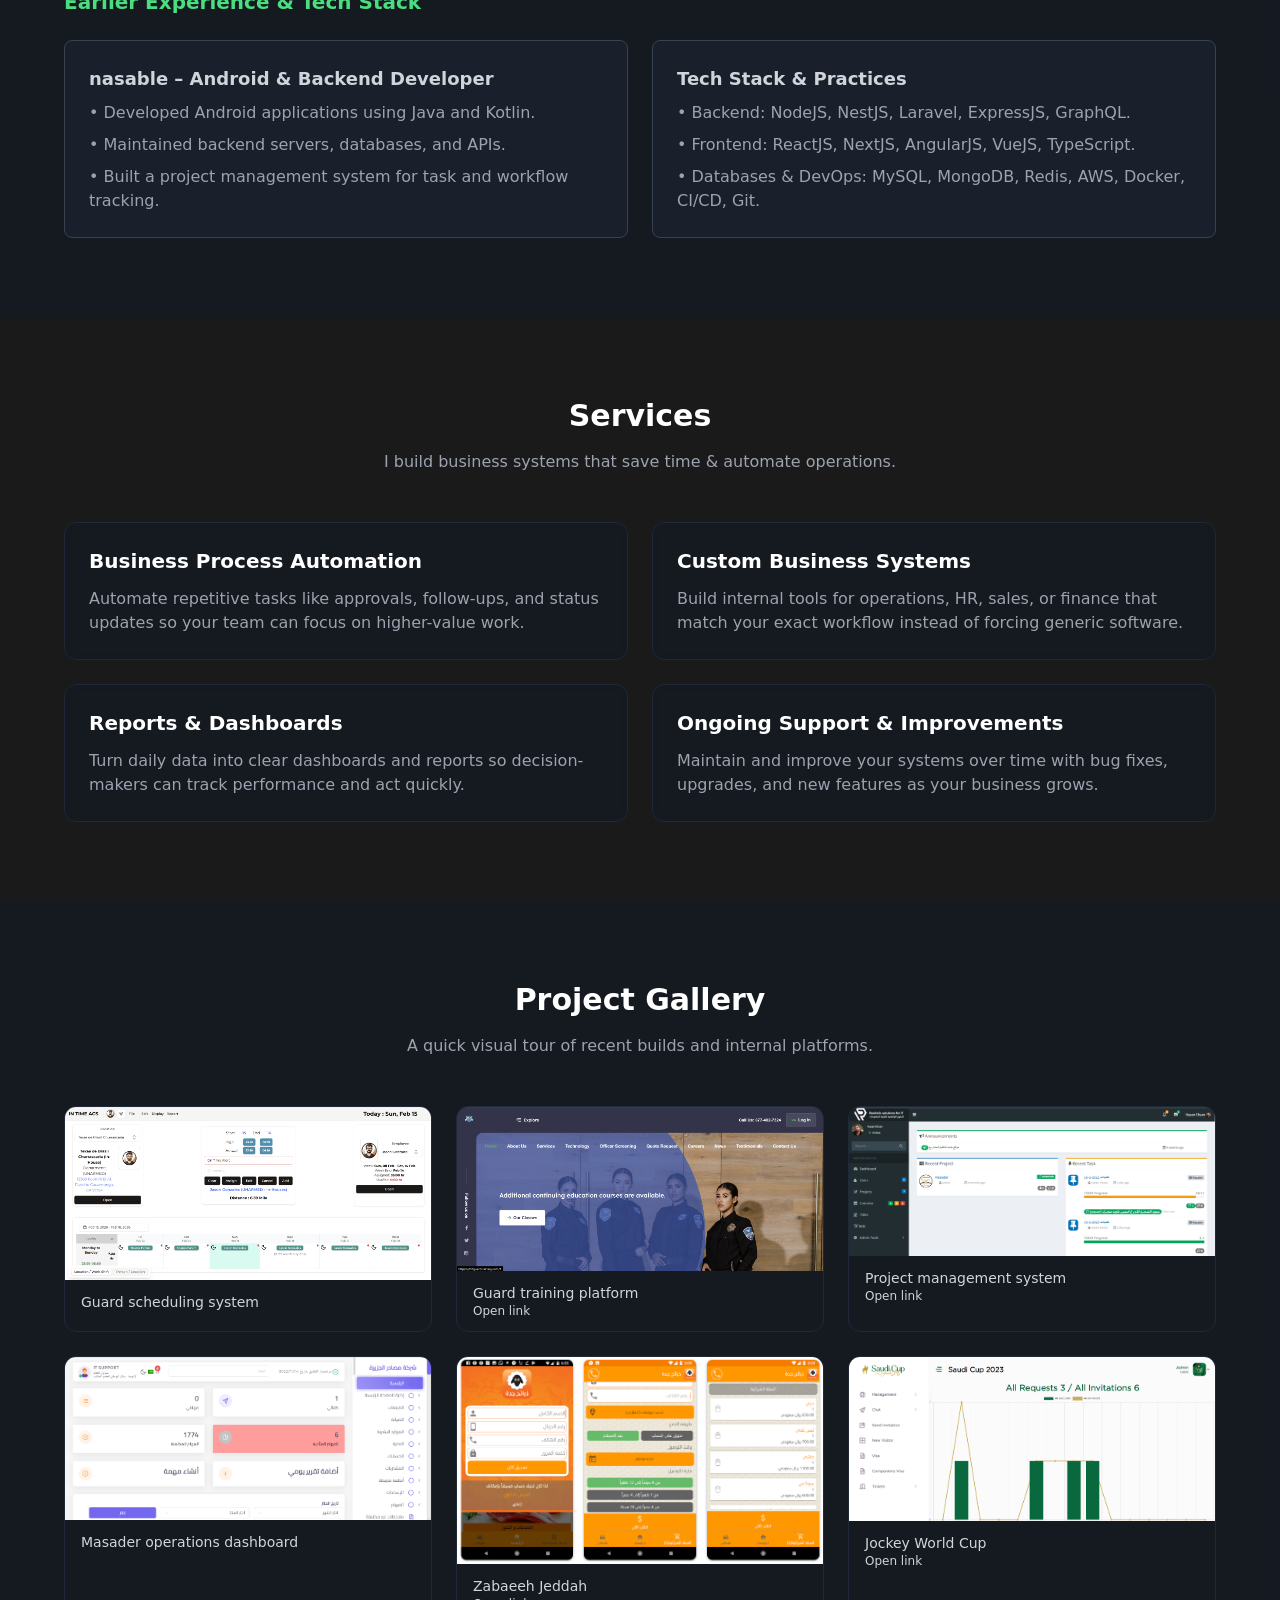
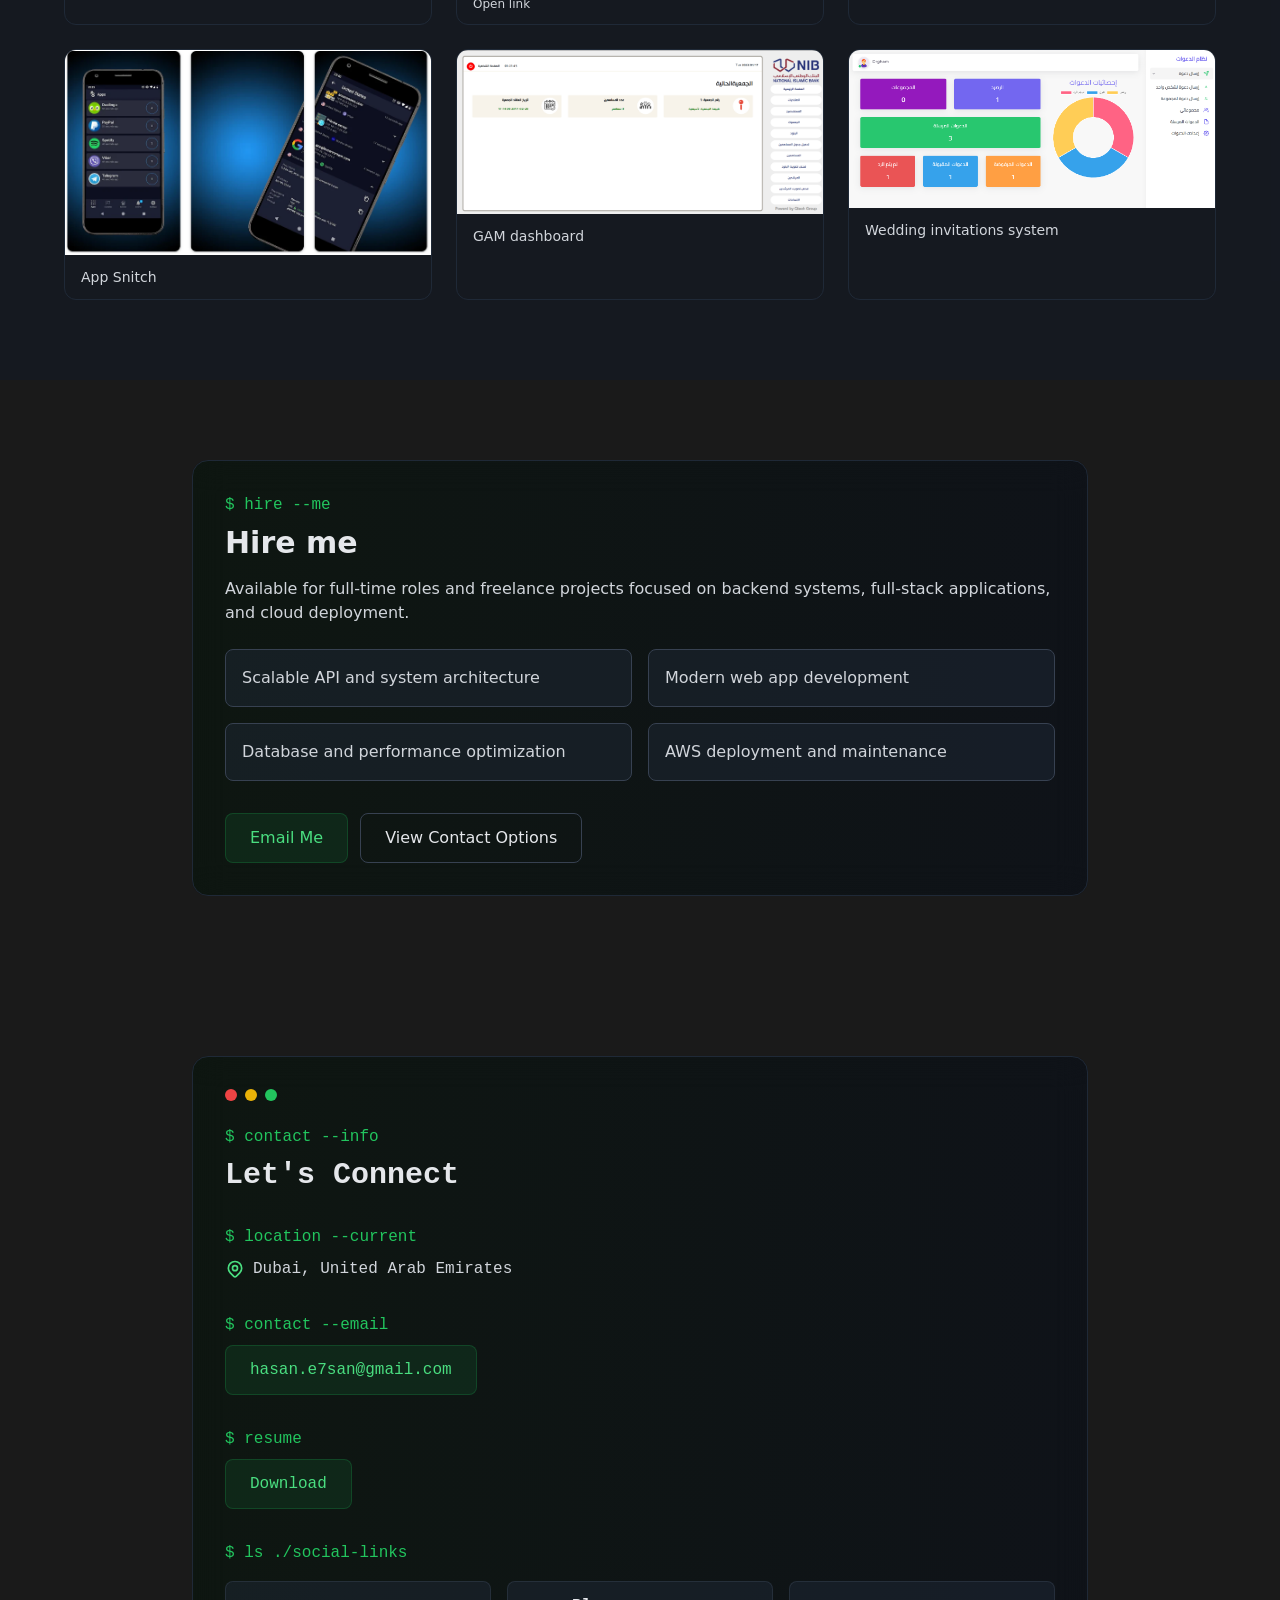
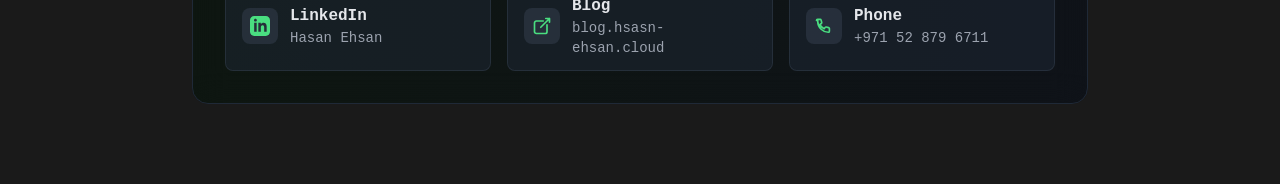
==== commit 892b6358: "add services" ====
--- a/index.html
+++ b/index.html
@@ -131,9 +131,24 @@
 
     gtag('config', 'G-TJ5BQVP13Y');
   </script>
+  <header class="fixed top-0 left-0 right-0 z-50 border-b border-gray-800 bg-black/80 backdrop-blur-lg">
+    <div class="max-w-6xl mx-auto px-4">
+      <nav class="h-16 flex items-center justify-center">
+        <ul class="flex flex-wrap items-center justify-center gap-3 sm:gap-5 text-sm text-gray-300">
+          <li><a href="#home" class="hover:text-green-400 transition-colors">Home</a></li>
+          <li><a href="#featured-projects" class="hover:text-green-400 transition-colors">Projects</a></li>
+          <li><a href="#experience" class="hover:text-green-400 transition-colors">Experience</a></li>
+          <li><a href="#services" class="hover:text-green-400 transition-colors">Services</a></li>
+          <li><a href="#gallery" class="hover:text-green-400 transition-colors">Gallery</a></li>
+          <li><a href="#hire-me" class="hover:text-green-400 transition-colors">Hire me</a></li>
+          <li><a href="#contact" class="hover:text-green-400 transition-colors">Contact</a></li>
+        </ul>
+      </nav>
+    </div>
+  </header>
   <div hidden=""></div>
   <div class="antialiased">
-    <main class="min-h-screen bg-[#1A1A1A] text-white overflow-x-hidden">
+    <main class="min-h-screen bg-[#1A1A1A] text-white overflow-x-hidden pt-16">
       <section id="home" class="relative min-h-screen flex items-center justify-center overflow-hidden">
         <div class="absolute inset-0 bg-gradient-to-r from-green-600/20 to-blue-600/20 opacity-10"></div>
         <div class="absolute inset-0">
@@ -327,6 +342,32 @@
           </div>
         </div>
       </section>
+      <section id="services" class="py-20 px-4">
+        <div class="max-w-6xl mx-auto">
+          <h2 class="text-3xl font-bold mb-4 text-center" style="opacity: 1;">Services</h2>
+          <p class="text-gray-400 mb-12 text-center max-w-3xl mx-auto">
+            I build business systems that save time &amp; automate operations.
+          </p>
+          <div class="grid grid-cols-1 md:grid-cols-2 lg:grid-cols-4 gap-6">
+            <div class="bg-gray-900/50 rounded-xl p-6 backdrop-blur-sm border border-gray-800" style="opacity: 1; transform: none;">
+              <h3 class="text-xl font-semibold mb-3">Business Process Automation</h3>
+              <p class="text-gray-400">Automate repetitive tasks like approvals, follow-ups, and status updates so your team can focus on higher-value work.</p>
+            </div>
+            <div class="bg-gray-900/50 rounded-xl p-6 backdrop-blur-sm border border-gray-800" style="opacity: 1; transform: none;">
+              <h3 class="text-xl font-semibold mb-3">Custom Business Systems</h3>
+              <p class="text-gray-400">Build internal tools for operations, HR, sales, or finance that match your exact workflow instead of forcing generic software.</p>
+            </div>
+            <div class="bg-gray-900/50 rounded-xl p-6 backdrop-blur-sm border border-gray-800" style="opacity: 1; transform: none;">
+              <h3 class="text-xl font-semibold mb-3">Reports &amp; Dashboards</h3>
+              <p class="text-gray-400">Turn daily data into clear dashboards and reports so decision-makers can track performance and act quickly.</p>
+            </div>
+            <div class="bg-gray-900/50 rounded-xl p-6 backdrop-blur-sm border border-gray-800" style="opacity: 1; transform: none;">
+              <h3 class="text-xl font-semibold mb-3">Ongoing Support &amp; Improvements</h3>
+              <p class="text-gray-400">Maintain and improve your systems over time with bug fixes, upgrades, and new features as your business grows.</p>
+            </div>
+          </div>
+        </div>
+      </section>
       <section id="gallery" class="py-20 px-4 bg-gray-900/50">
         <div class="max-w-6xl mx-auto">
           <h2 class="text-3xl font-bold mb-4 text-center" style="opacity: 1;">Project Gallery</h2>
@@ -400,6 +441,28 @@
                 class="w-full h-56 object-cover group-hover:scale-105 transition-transform duration-300">
               <figcaption class="px-4 py-3 text-sm text-gray-300">Wedding invitations system</figcaption>
             </figure>
+          </div>
+        </div>
+      </section>
+      <section id="hire-me" class="py-20 px-4">
+        <div class="max-w-4xl mx-auto">
+          <div class="relative p-8 rounded-2xl overflow-hidden backdrop-blur-lg border border-gray-800 bg-black/50" style="opacity: 1;">
+            <div class="absolute inset-0 bg-gradient-to-r from-green-500/5 to-blue-500/5"></div>
+            <div class="relative z-10">
+              <p class="text-green-500 mb-2 font-mono">$ hire --me</p>
+              <h2 class="text-3xl font-bold mb-4 text-gray-200">Hire me</h2>
+              <p class="text-gray-300 mb-6">Available for full-time roles and freelance projects focused on backend systems, full-stack applications, and cloud deployment.</p>
+              <div class="grid grid-cols-1 sm:grid-cols-2 gap-4 mb-8 text-gray-300">
+                <div class="bg-gray-800/50 rounded-lg p-4 border border-gray-700">Scalable API and system architecture</div>
+                <div class="bg-gray-800/50 rounded-lg p-4 border border-gray-700">Modern web app development</div>
+                <div class="bg-gray-800/50 rounded-lg p-4 border border-gray-700">Database and performance optimization</div>
+                <div class="bg-gray-800/50 rounded-lg p-4 border border-gray-700">AWS deployment and maintenance</div>
+              </div>
+              <div class="flex flex-wrap gap-3">
+                <a href="mailto:hasan.e7san@gmail.com" class="inline-block px-6 py-3 bg-green-500/10 text-green-400 rounded-lg border border-green-500/20 hover:bg-green-500/20 transition-colors">Email Me</a>
+                <a href="#contact" class="inline-block px-6 py-3 bg-gray-800/60 text-gray-200 rounded-lg border border-gray-700 hover:bg-gray-700/60 transition-colors">View Contact Options</a>
+              </div>
+            </div>
           </div>
         </div>
       </section>
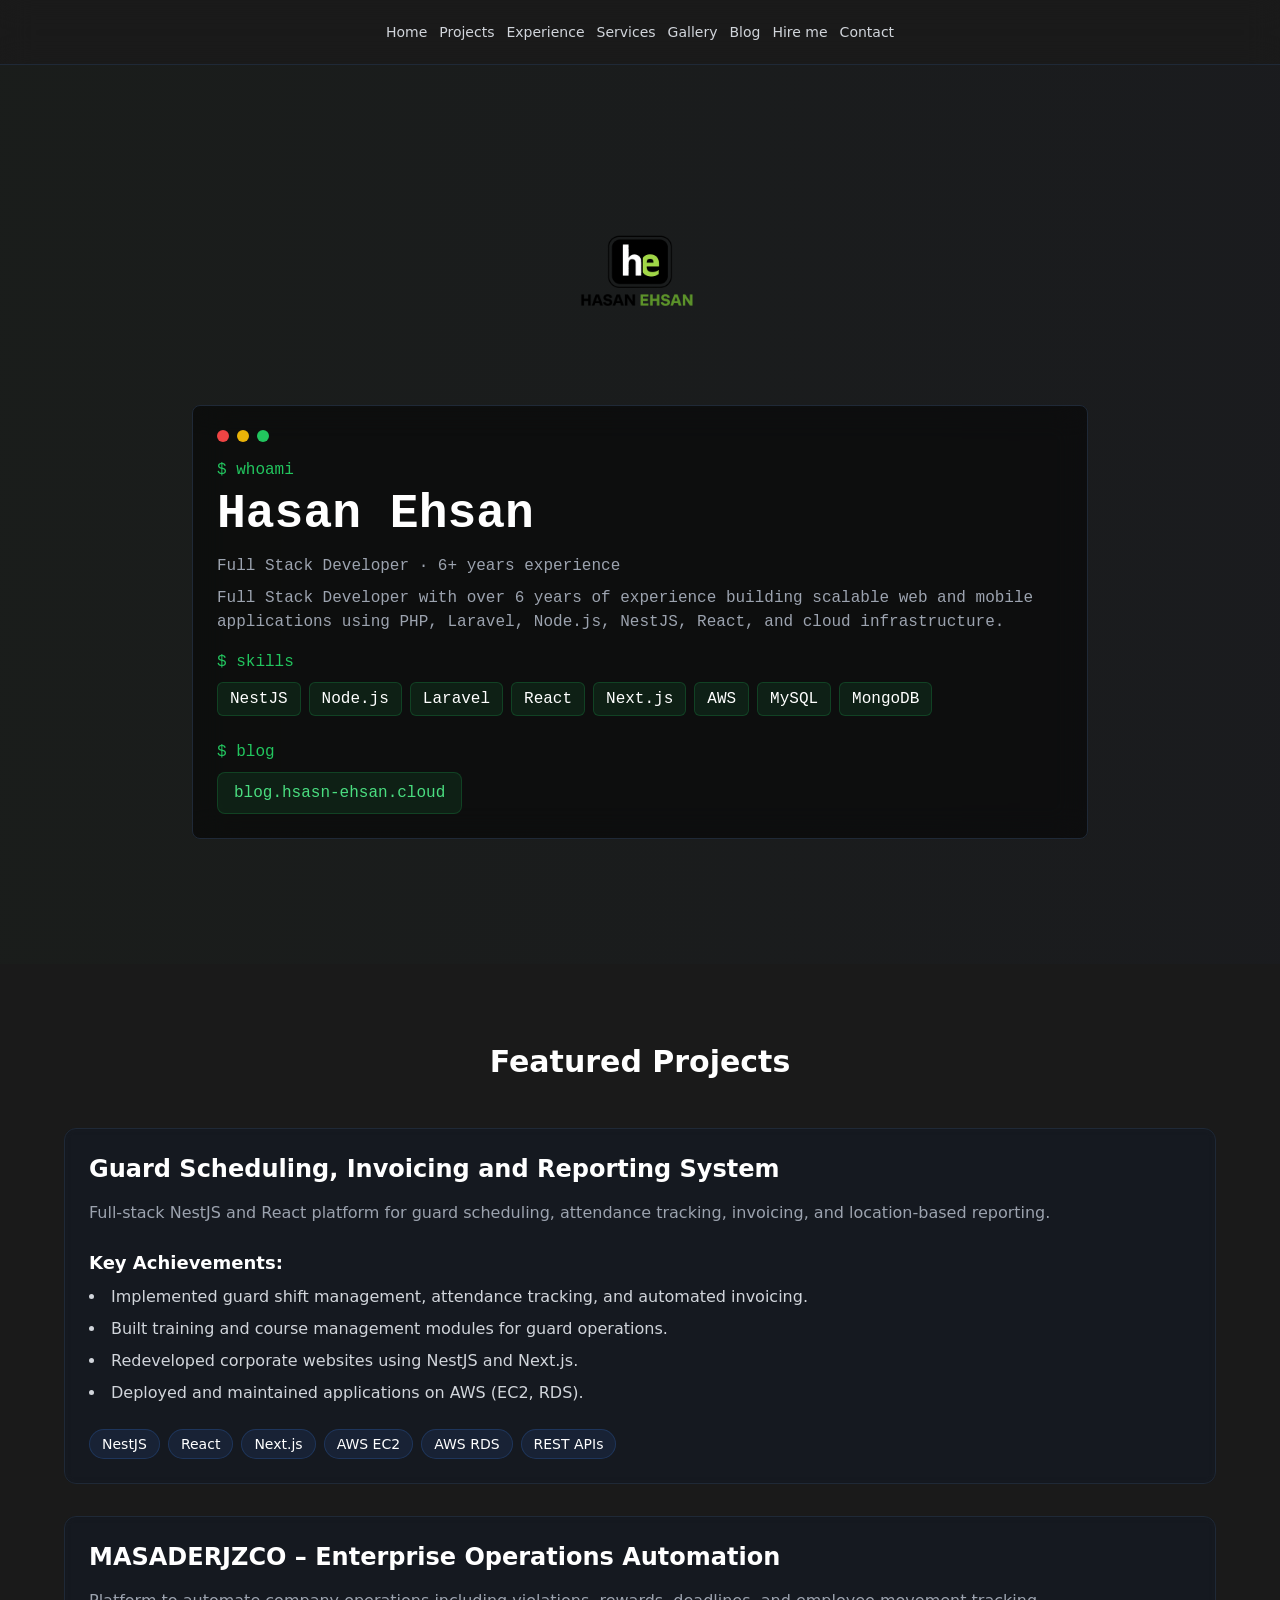
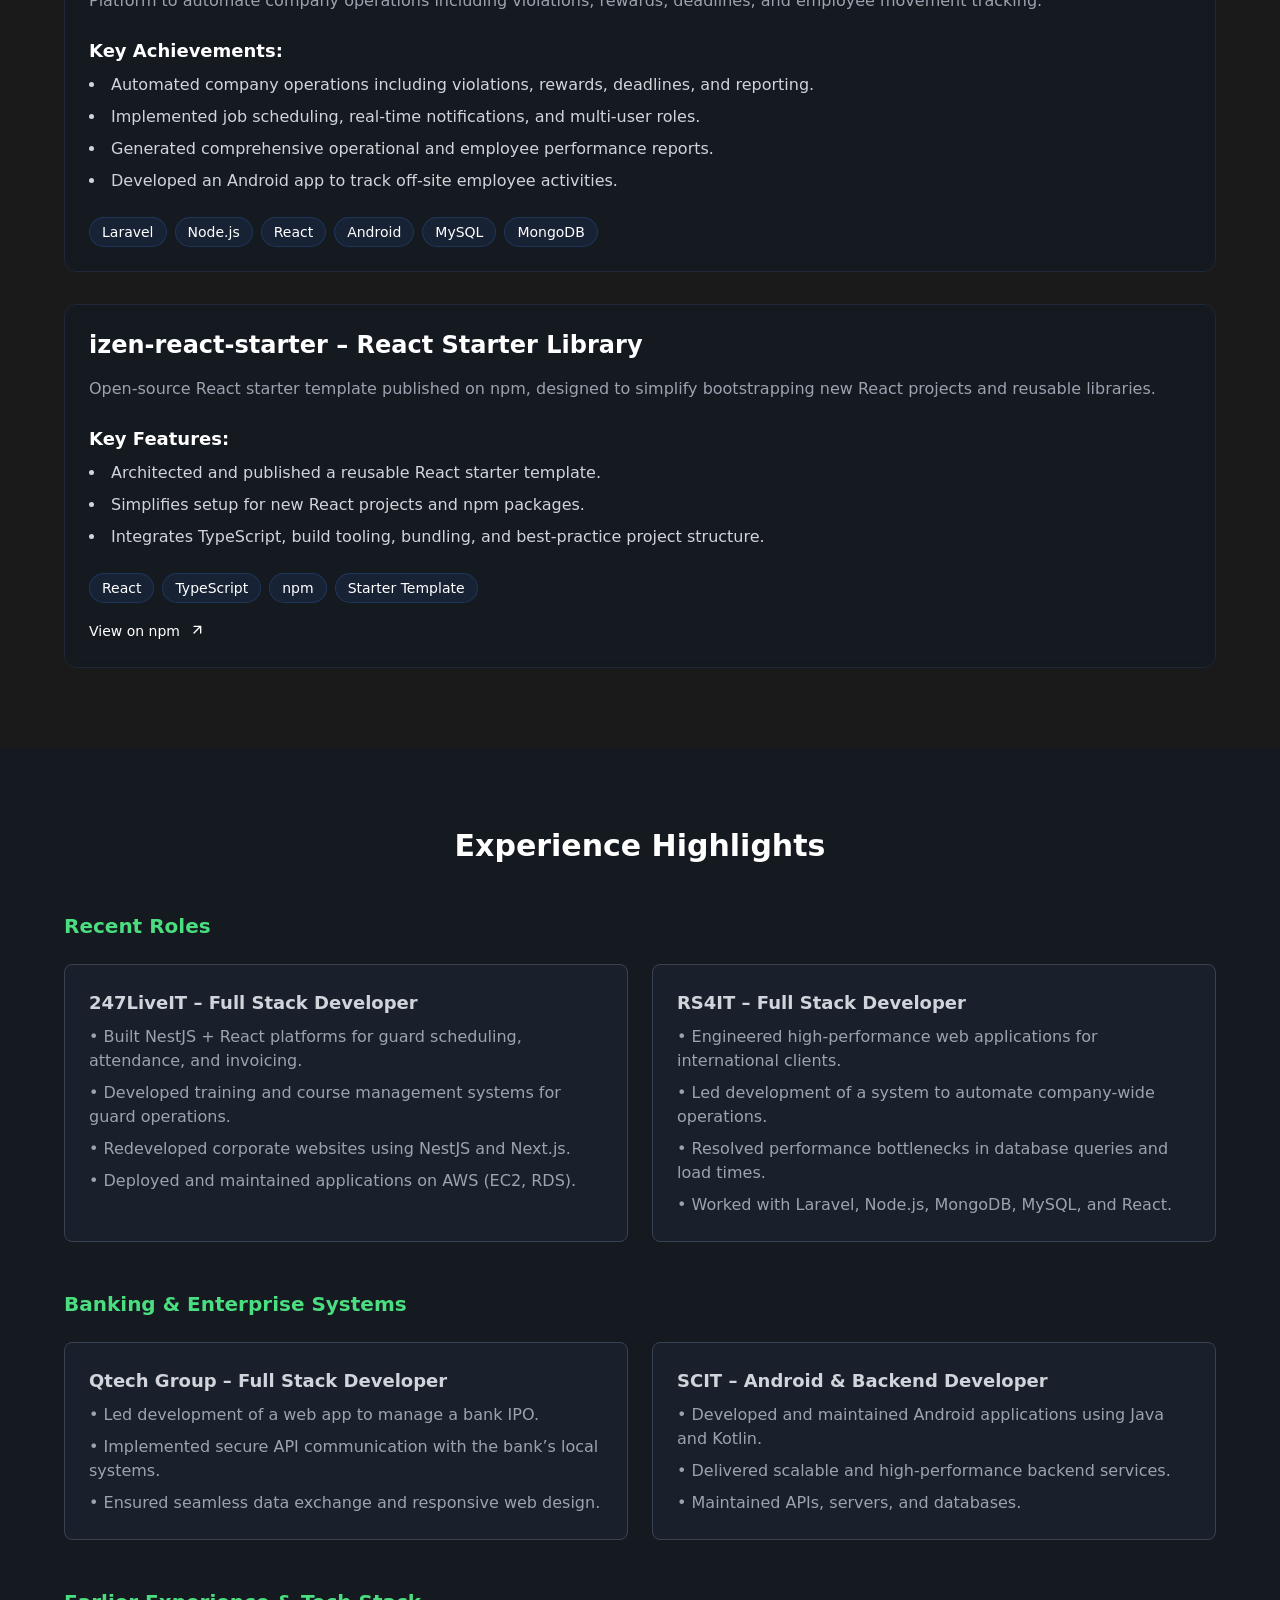
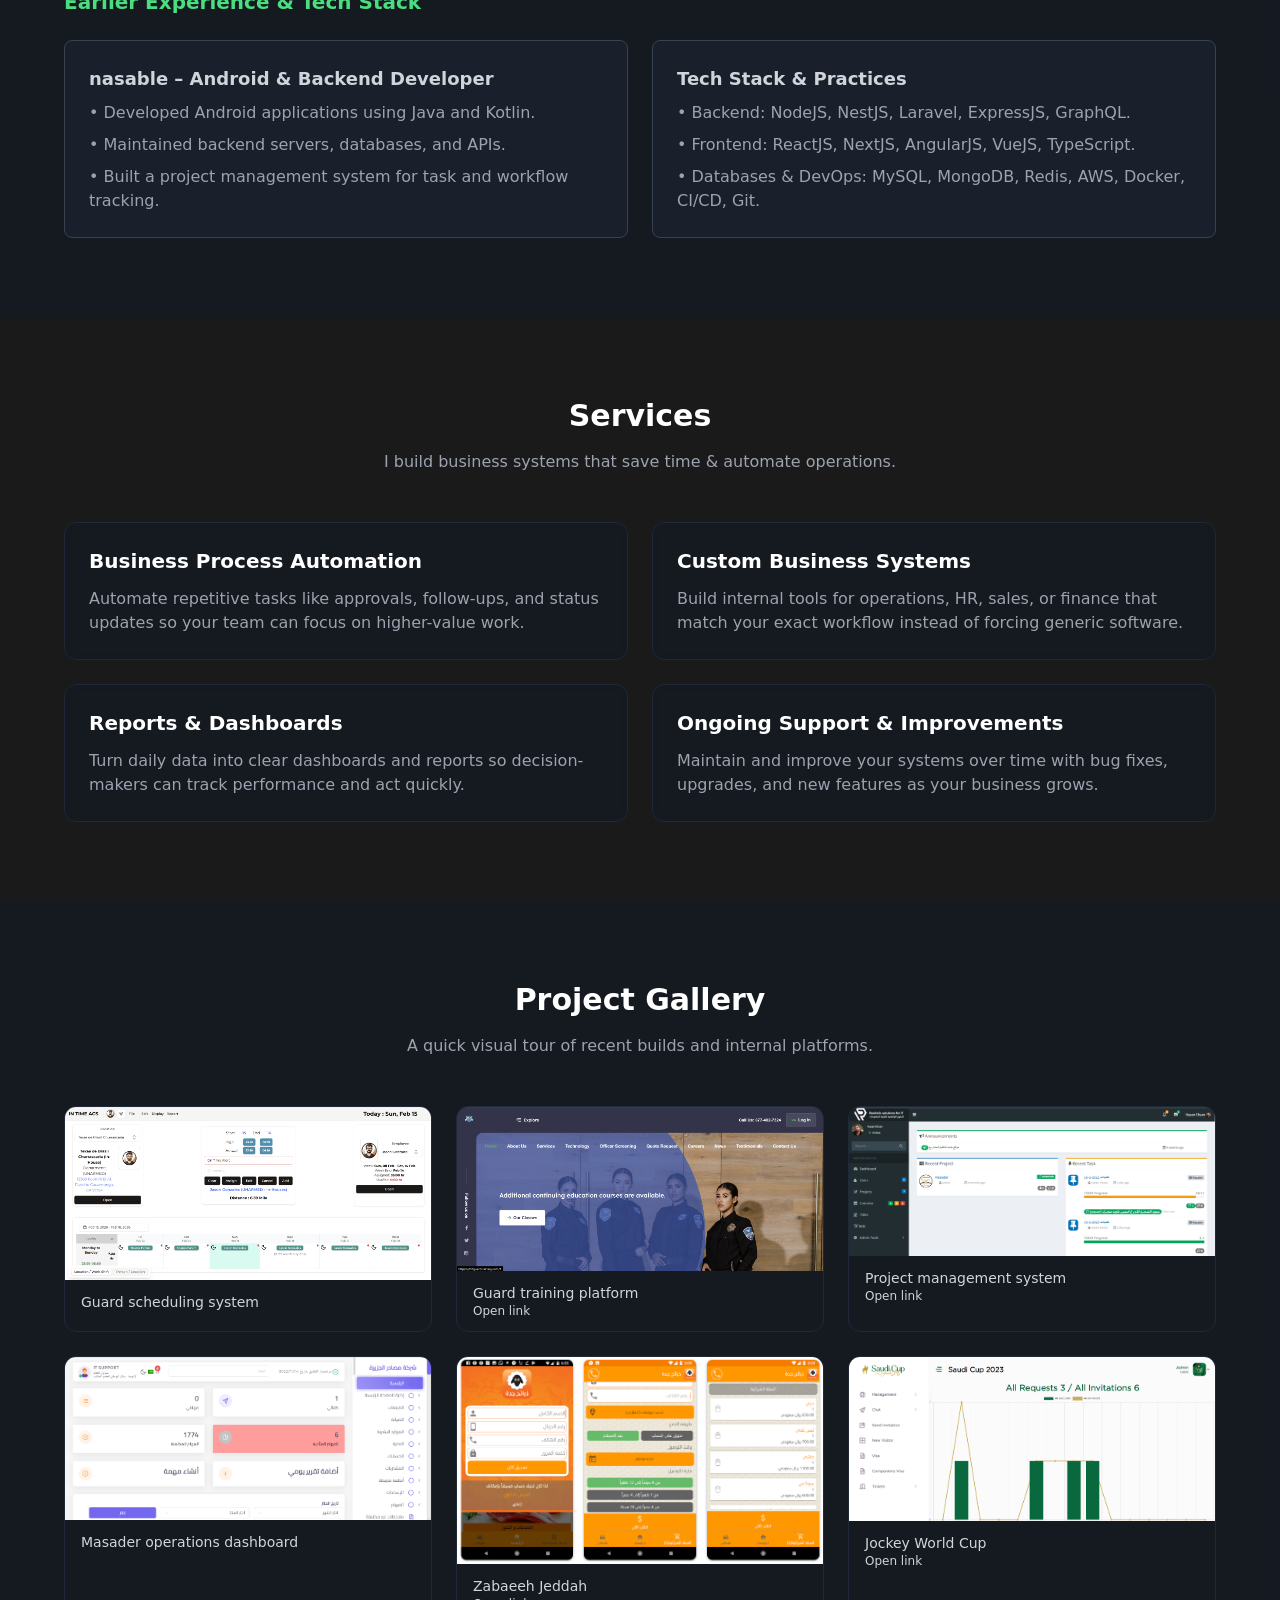
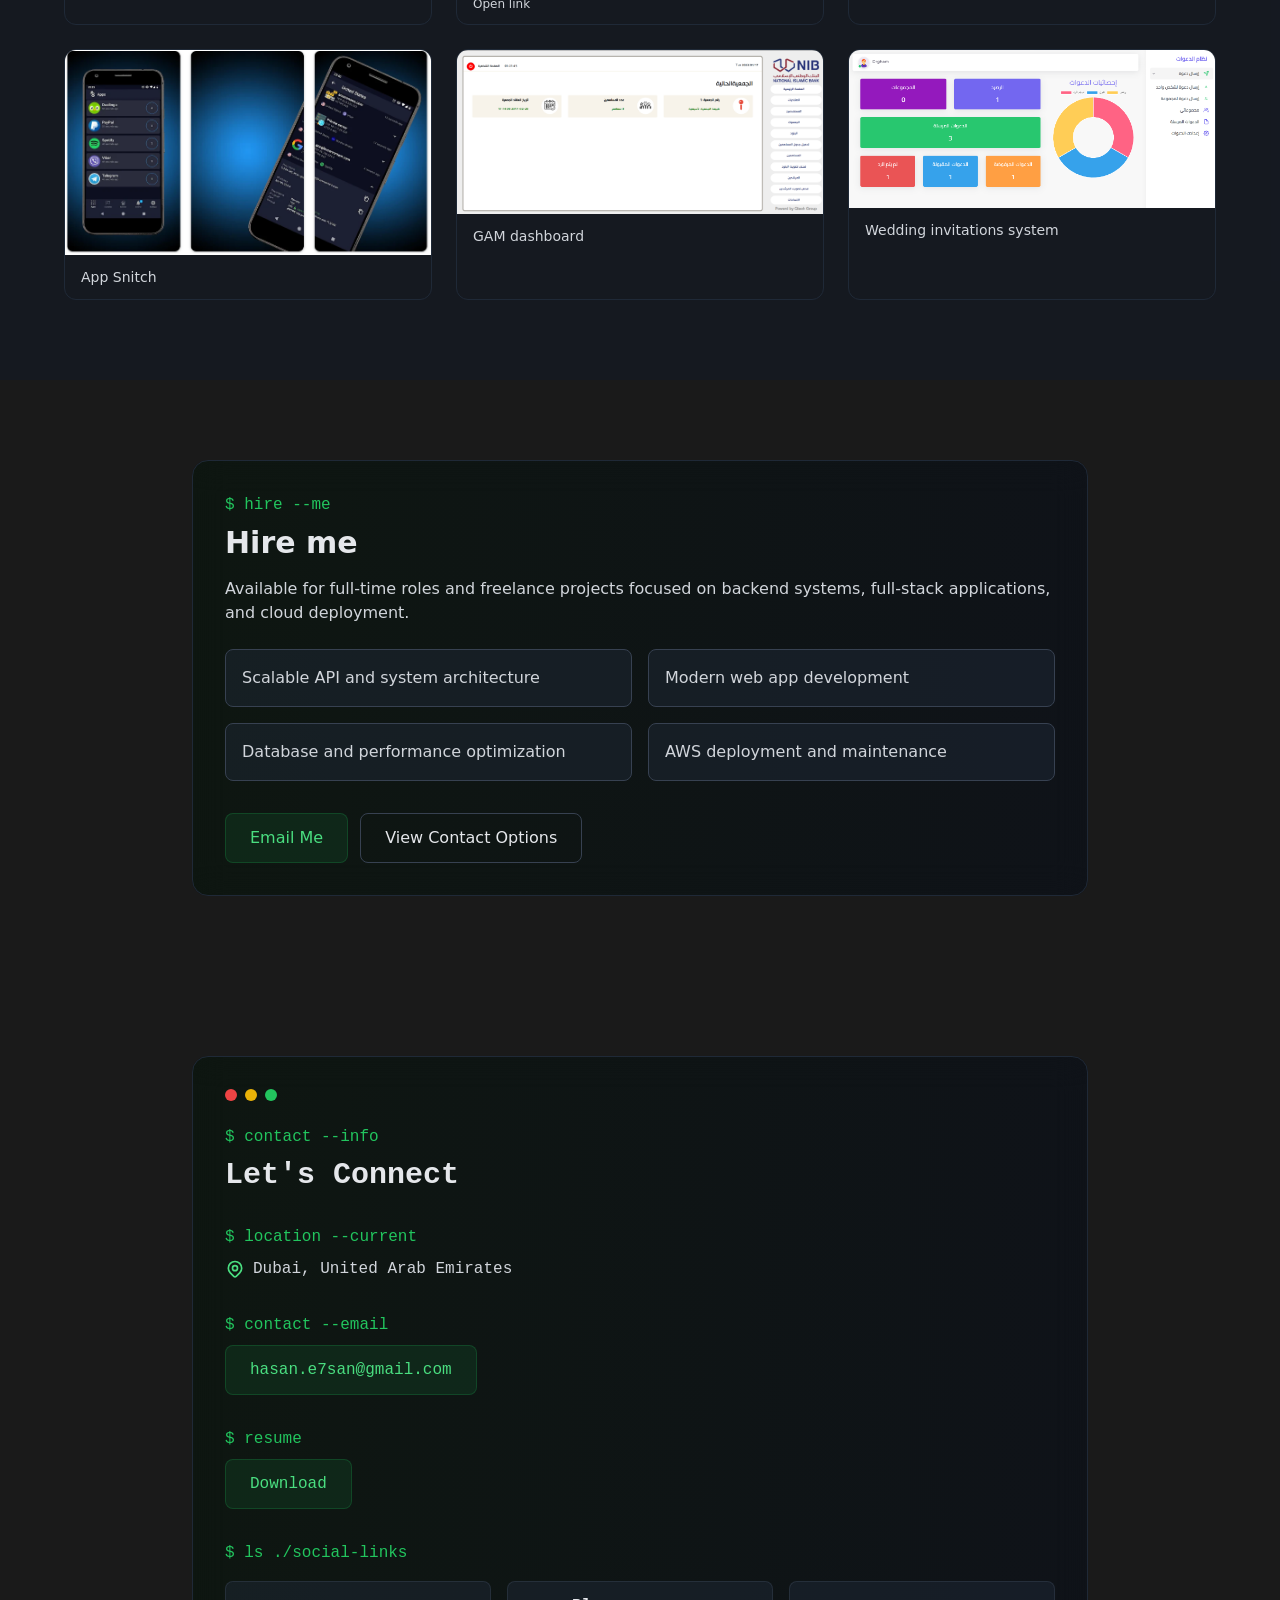
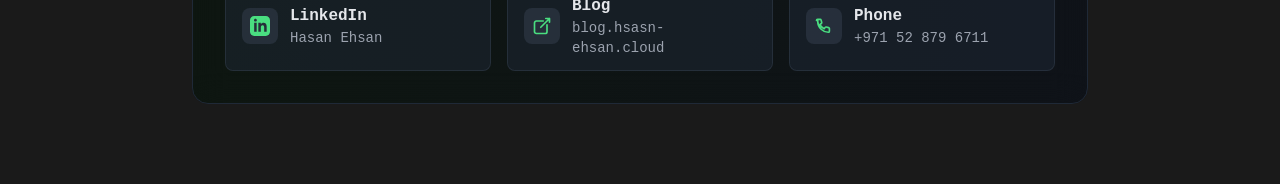
==== commit a544eb70: "fix blog" ====
--- a/index.html
+++ b/index.html
@@ -98,8 +98,8 @@
             "addressCountry": "AE"
           },
           "sameAs": [
-            "https://www.linkedin.com/in/hassan-ehsan/",
-            "https://blog.hsasn-ehsan.cloud"
+            "https://www.linkedin.com/in/hasan-ehsan/",
+            "https://blog.hasan-ehsan.cloud"
           ],
           "knowsAbout": [
             "PHP",
@@ -140,6 +140,7 @@
           <li><a href="#experience" class="hover:text-green-400 transition-colors">Experience</a></li>
           <li><a href="#services" class="hover:text-green-400 transition-colors">Services</a></li>
           <li><a href="#gallery" class="hover:text-green-400 transition-colors">Gallery</a></li>
+          <li><a href="https://blog.hasan-ehsan.cloud" class="hover:text-green-400 transition-colors" target="_blank" rel="noopener noreferrer">Blog</a></li>
           <li><a href="#hire-me" class="hover:text-green-400 transition-colors">Hire me</a></li>
           <li><a href="#contact" class="hover:text-green-400 transition-colors">Contact</a></li>
         </ul>
@@ -184,7 +185,7 @@
                   class="px-3 py-1 bg-green-500/10 rounded-md border border-green-500/20">MySQL</span><span
                   class="px-3 py-1 bg-green-500/10 rounded-md border border-green-500/20">MongoDB</span></div>
               <p class="text-green-500 mt-6">$ blog</p>
-              <a href="https://blog.hsasn-ehsan.cloud" target="_blank" rel="noopener noreferrer"
+              <a href="https://blog.hasan-ehsan.cloud" target="_blank" rel="noopener noreferrer"
                 class="inline-block mt-2 px-4 py-2 bg-green-500/10 text-green-400 rounded-lg border border-green-500/20 hover:bg-green-500/20 transition-colors">blog.hsasn-ehsan.cloud</a>
 
             </div>
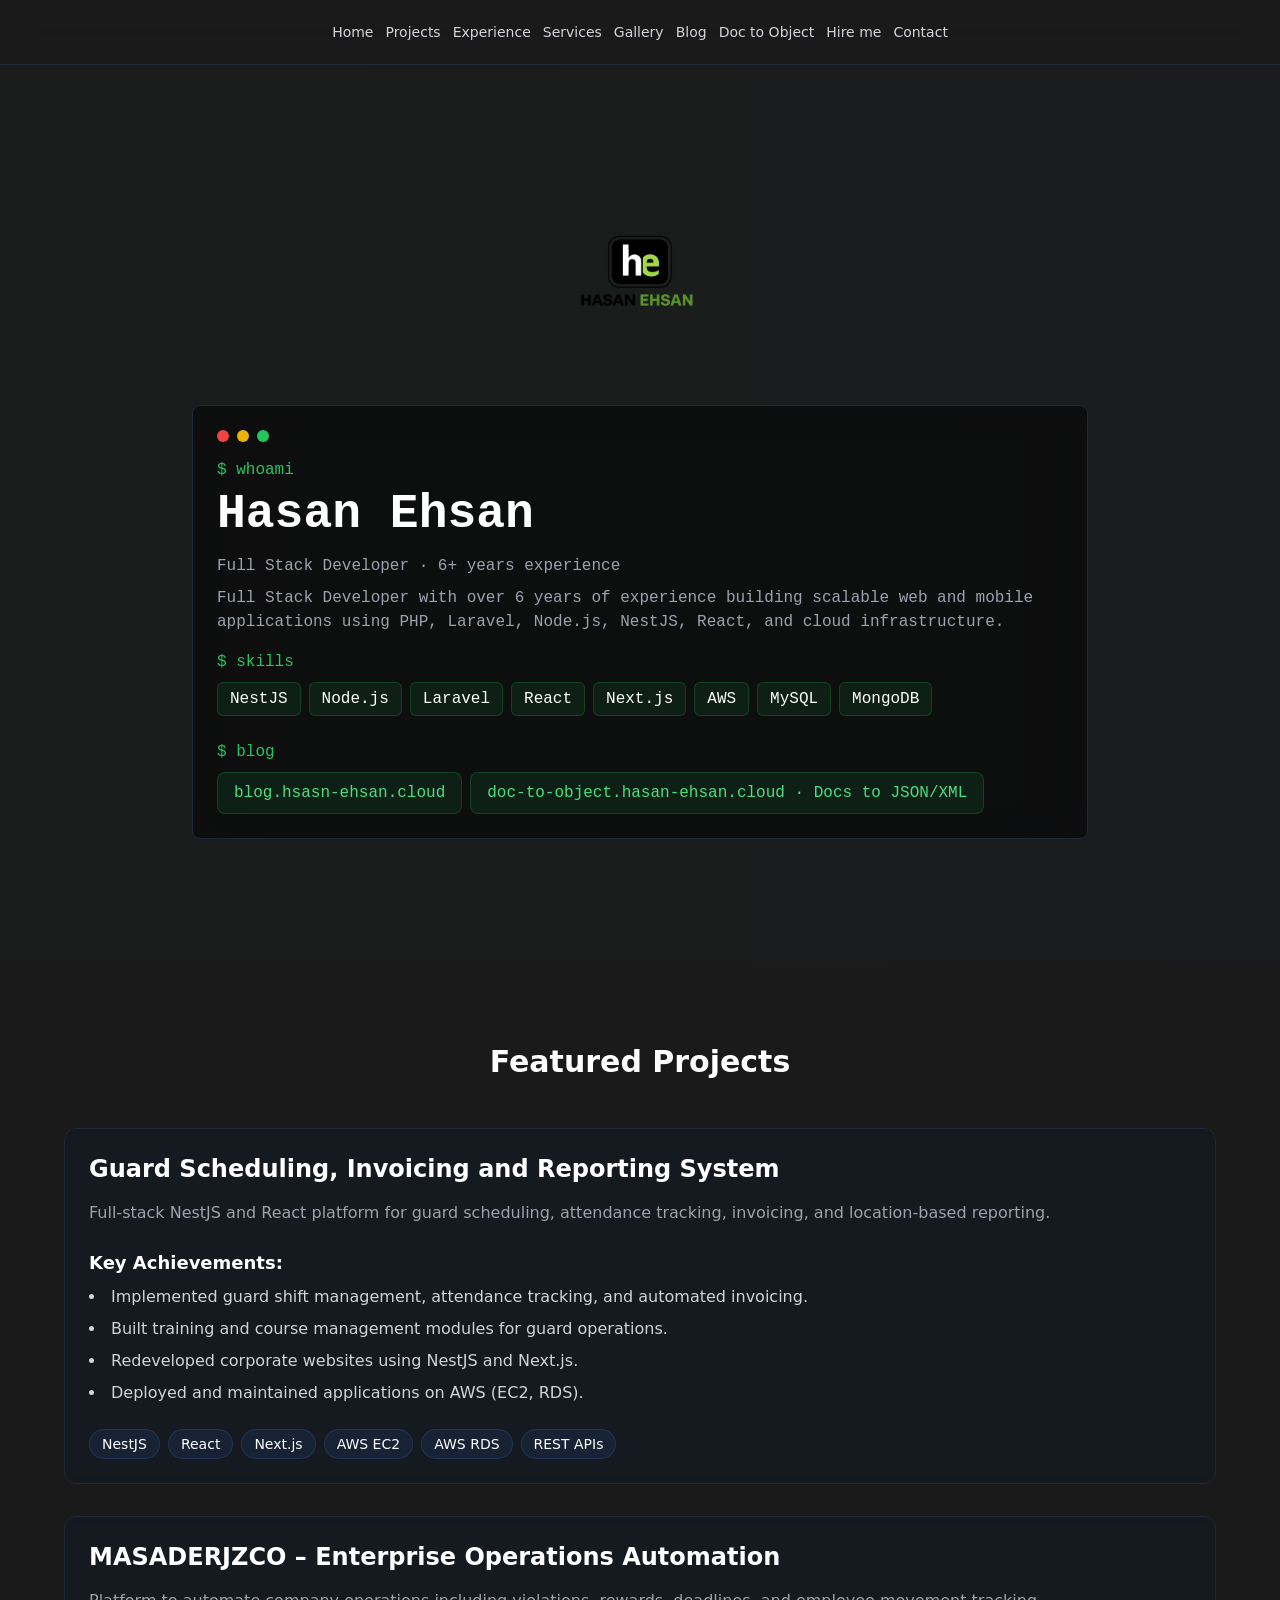
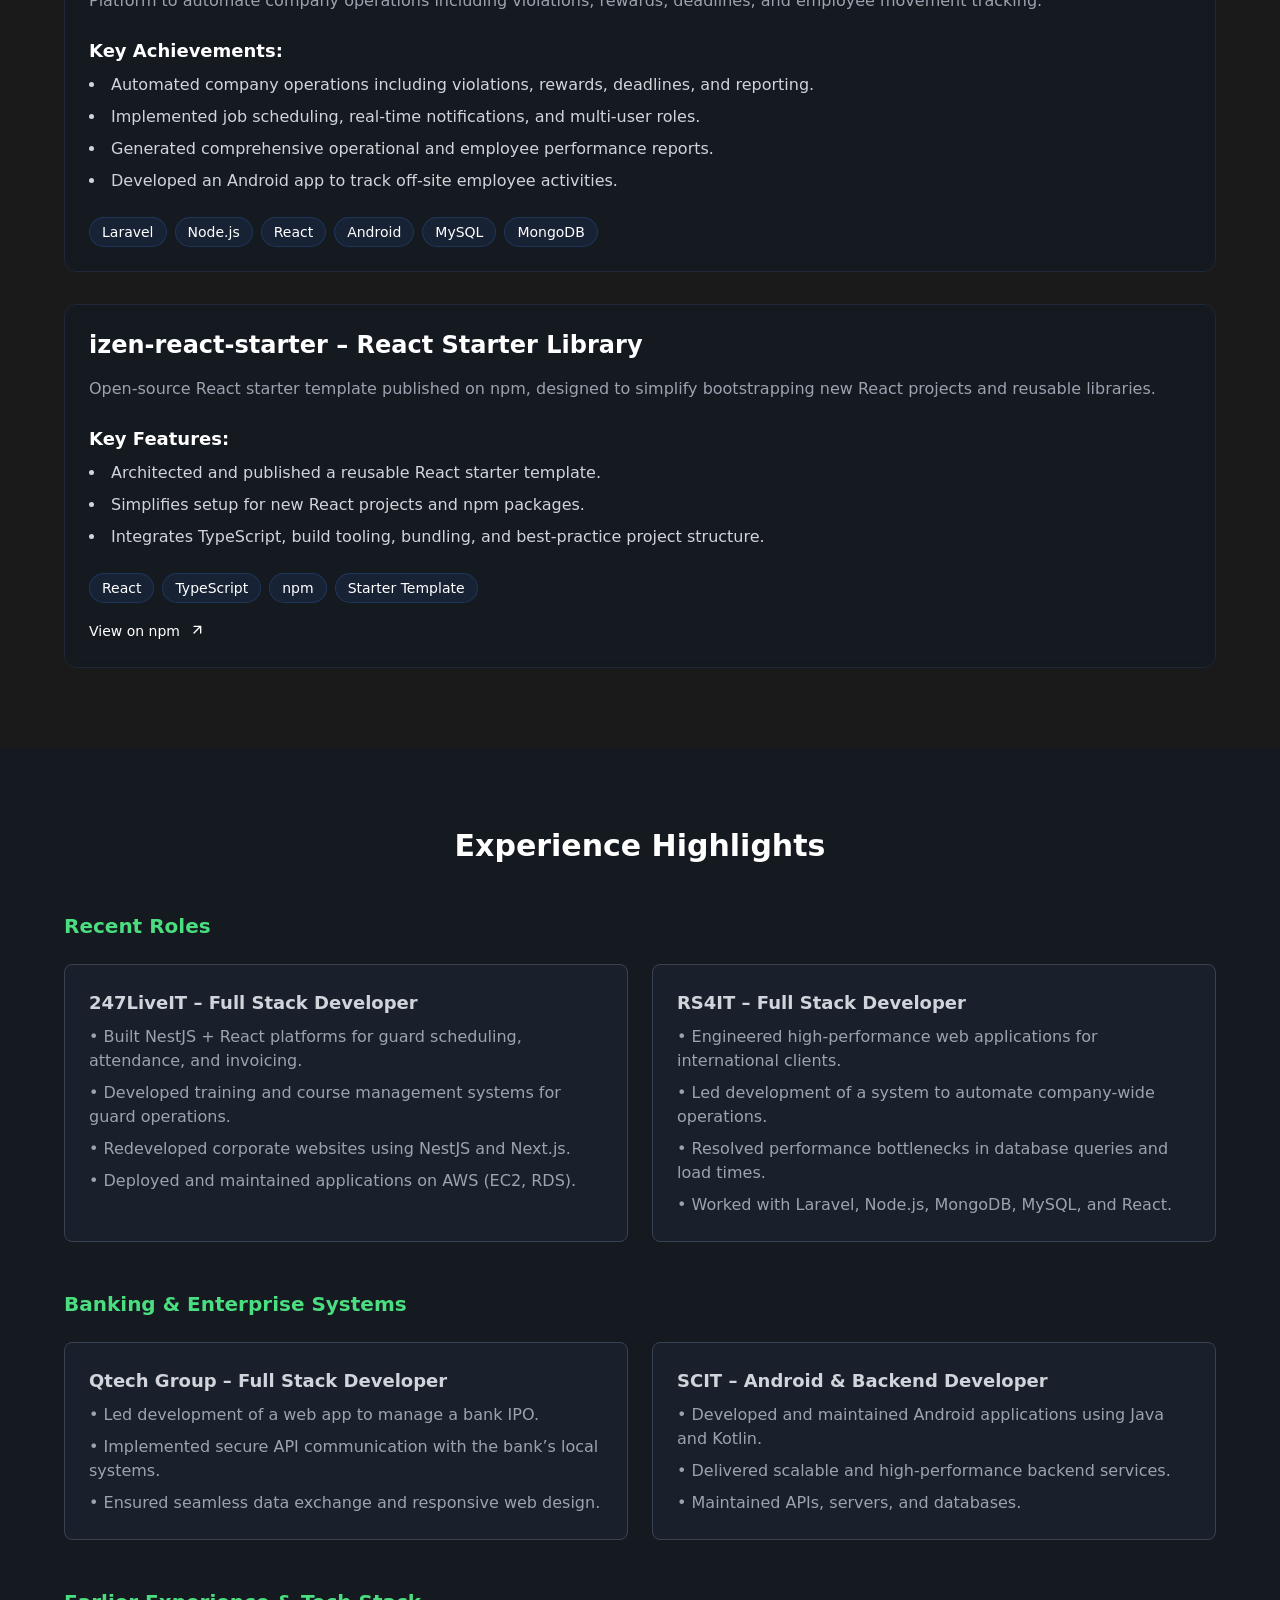
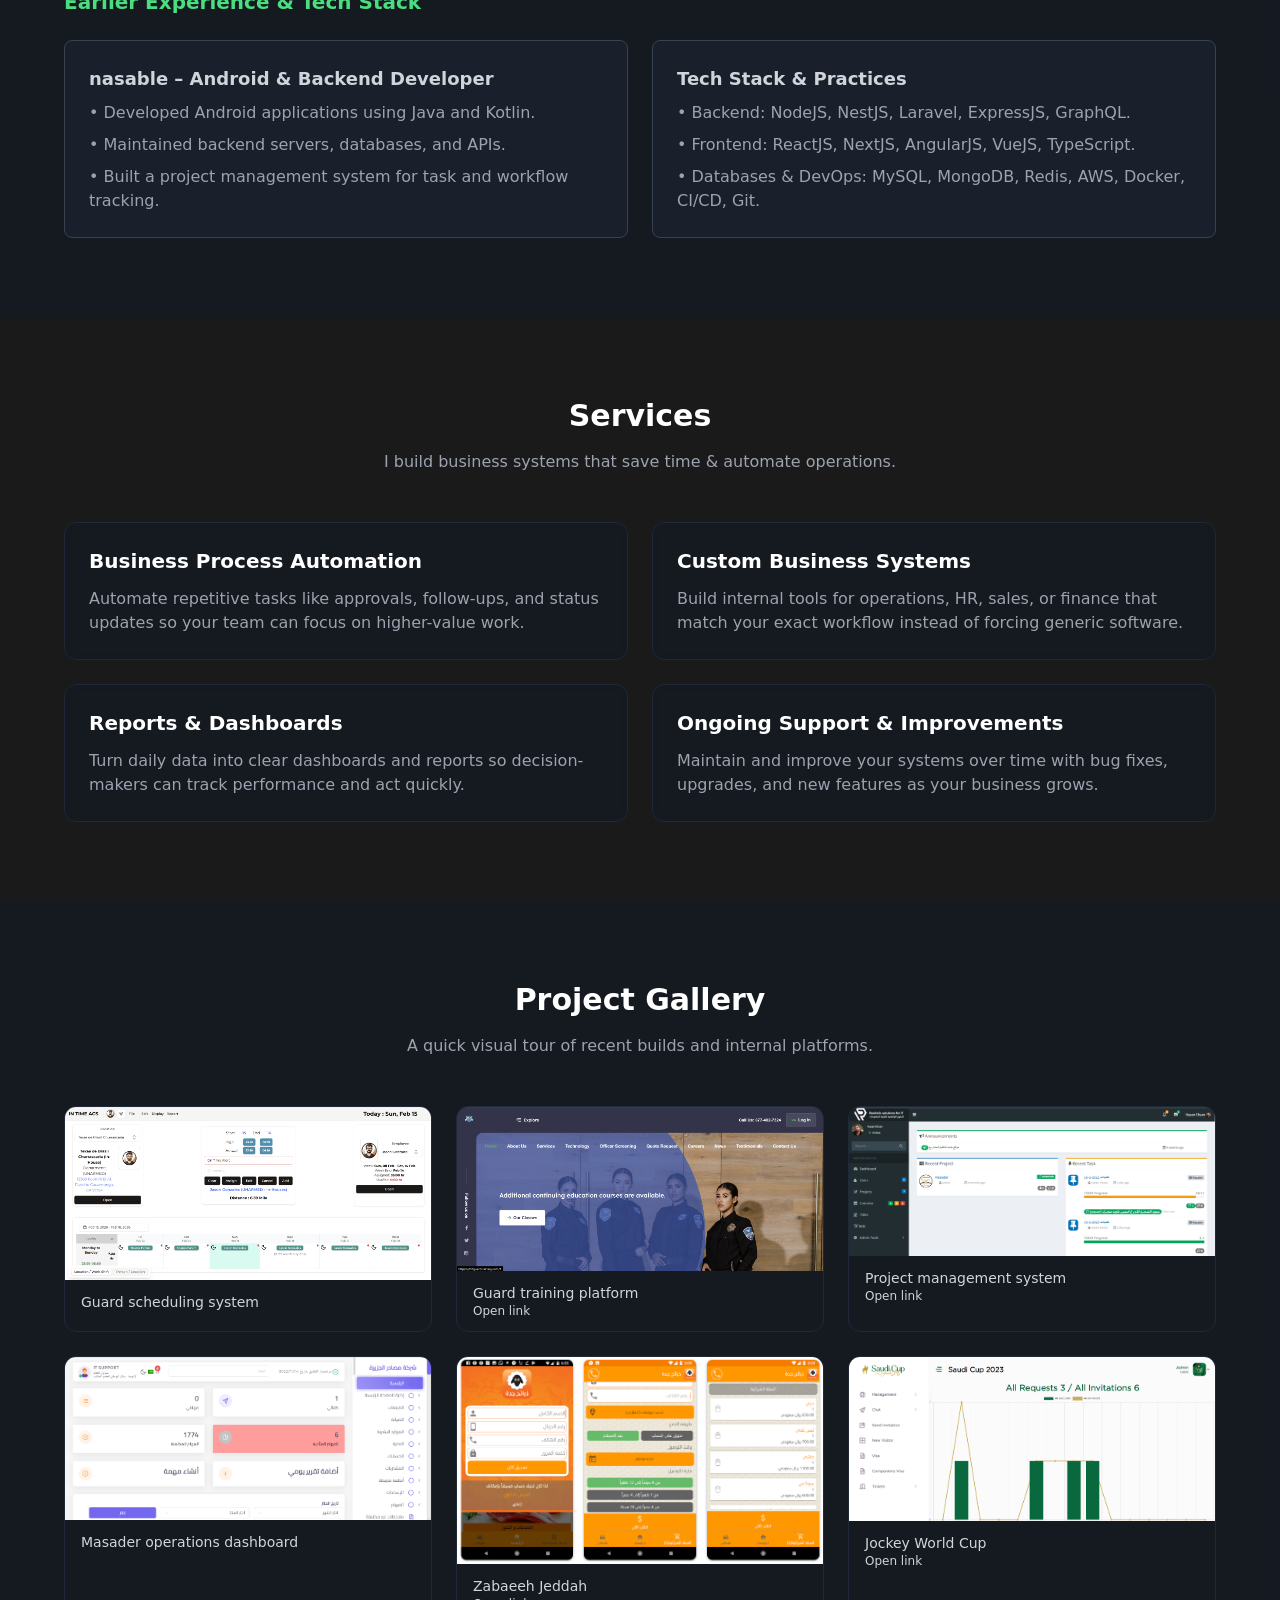
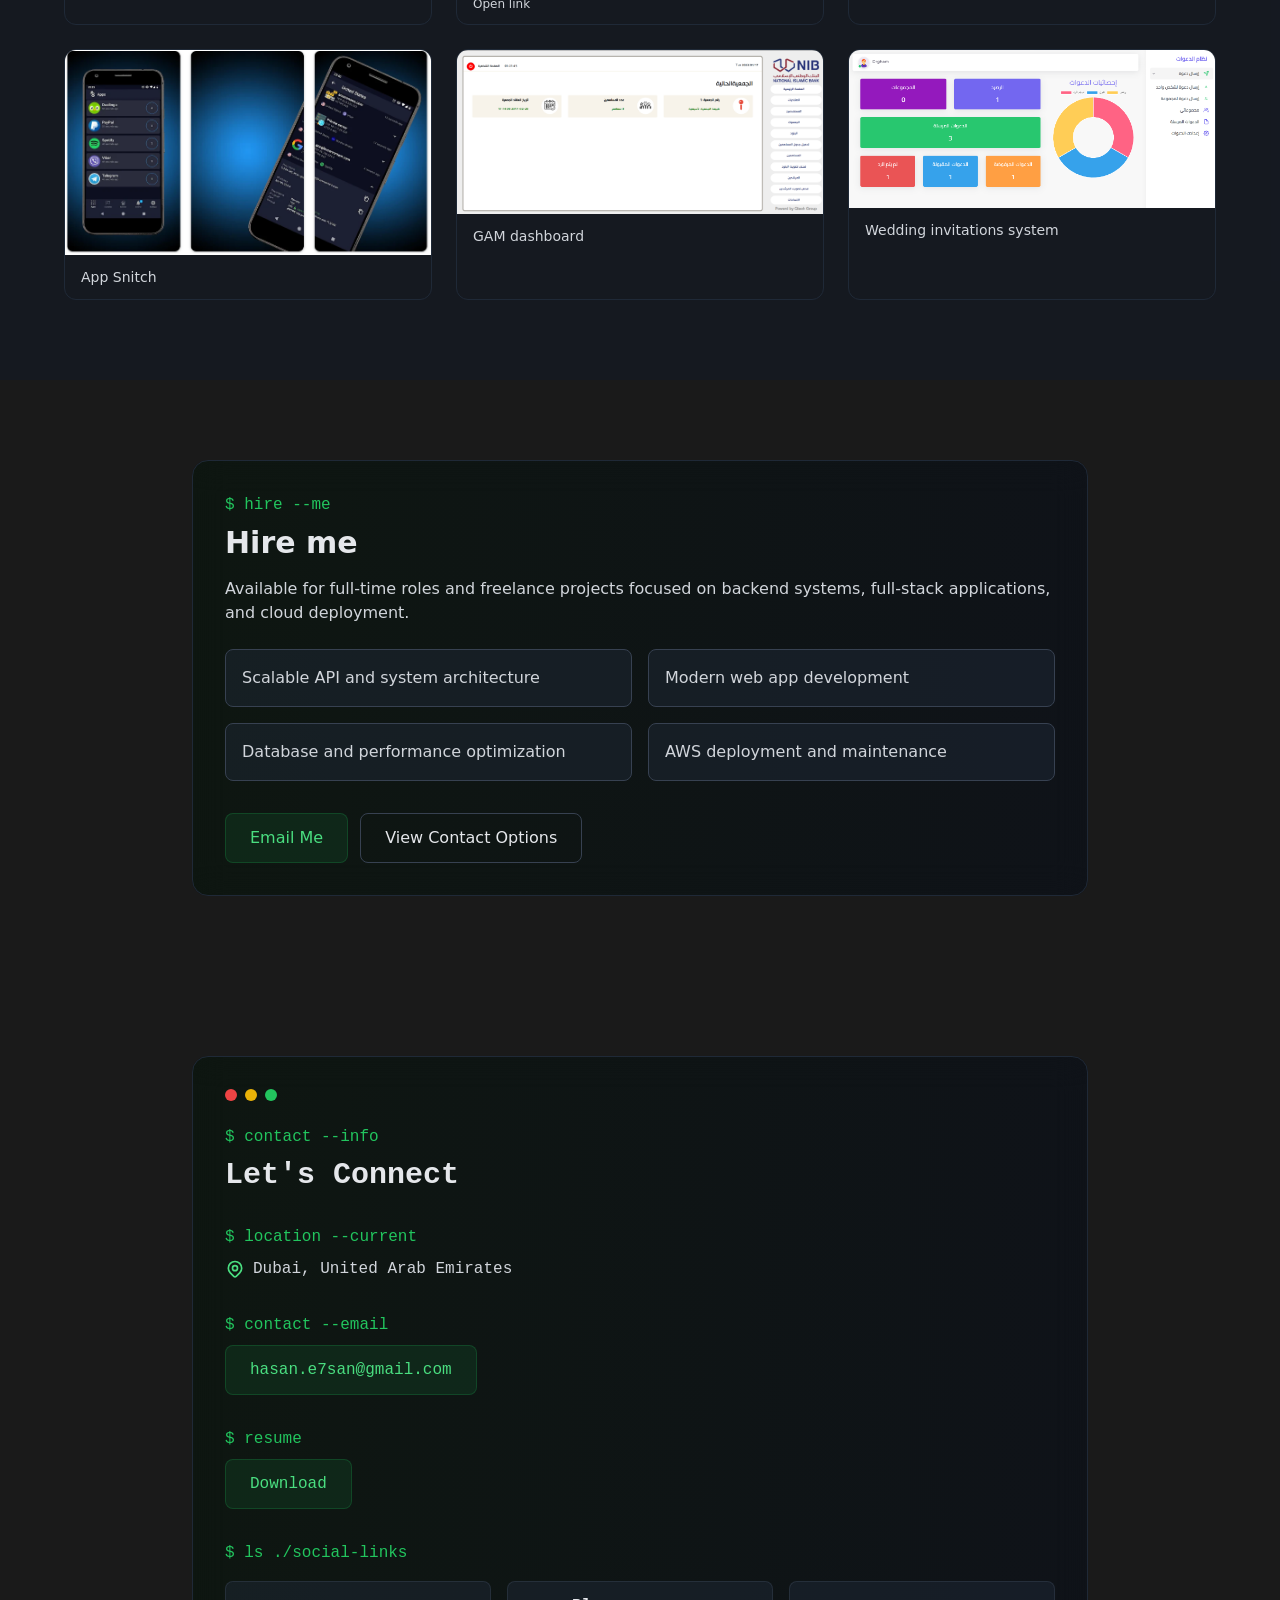
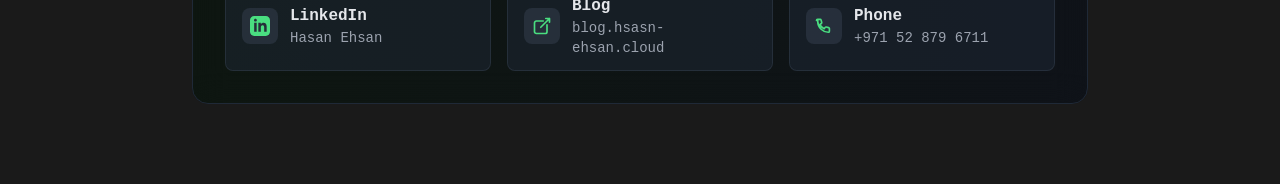
==== commit f89a42a4: "doc-to-object" ====
--- a/index.html
+++ b/index.html
@@ -141,6 +141,7 @@
           <li><a href="#services" class="hover:text-green-400 transition-colors">Services</a></li>
           <li><a href="#gallery" class="hover:text-green-400 transition-colors">Gallery</a></li>
           <li><a href="https://blog.hasan-ehsan.cloud" class="hover:text-green-400 transition-colors" target="_blank" rel="noopener noreferrer">Blog</a></li>
+          <li><a href="https://doc-to-object.hasan-ehsan.cloud" class="hover:text-green-400 transition-colors" target="_blank" rel="noopener noreferrer">Doc to Object</a></li>
           <li><a href="#hire-me" class="hover:text-green-400 transition-colors">Hire me</a></li>
           <li><a href="#contact" class="hover:text-green-400 transition-colors">Contact</a></li>
         </ul>
@@ -185,8 +186,12 @@
                   class="px-3 py-1 bg-green-500/10 rounded-md border border-green-500/20">MySQL</span><span
                   class="px-3 py-1 bg-green-500/10 rounded-md border border-green-500/20">MongoDB</span></div>
               <p class="text-green-500 mt-6">$ blog</p>
-              <a href="https://blog.hasan-ehsan.cloud" target="_blank" rel="noopener noreferrer"
-                class="inline-block mt-2 px-4 py-2 bg-green-500/10 text-green-400 rounded-lg border border-green-500/20 hover:bg-green-500/20 transition-colors">blog.hsasn-ehsan.cloud</a>
+              <div class="flex flex-wrap gap-2 mt-2">
+                <a href="https://blog.hasan-ehsan.cloud" target="_blank" rel="noopener noreferrer"
+                  class="inline-block px-4 py-2 bg-green-500/10 text-green-400 rounded-lg border border-green-500/20 hover:bg-green-500/20 transition-colors">blog.hsasn-ehsan.cloud</a>
+                <a href="https://doc-to-object.hasan-ehsan.cloud" target="_blank" rel="noopener noreferrer"
+                  class="inline-block px-4 py-2 bg-green-500/10 text-green-400 rounded-lg border border-green-500/20 hover:bg-green-500/20 transition-colors">doc-to-object.hasan-ehsan.cloud · Docs to JSON/XML</a>
+              </div>
 
             </div>
           </div>
